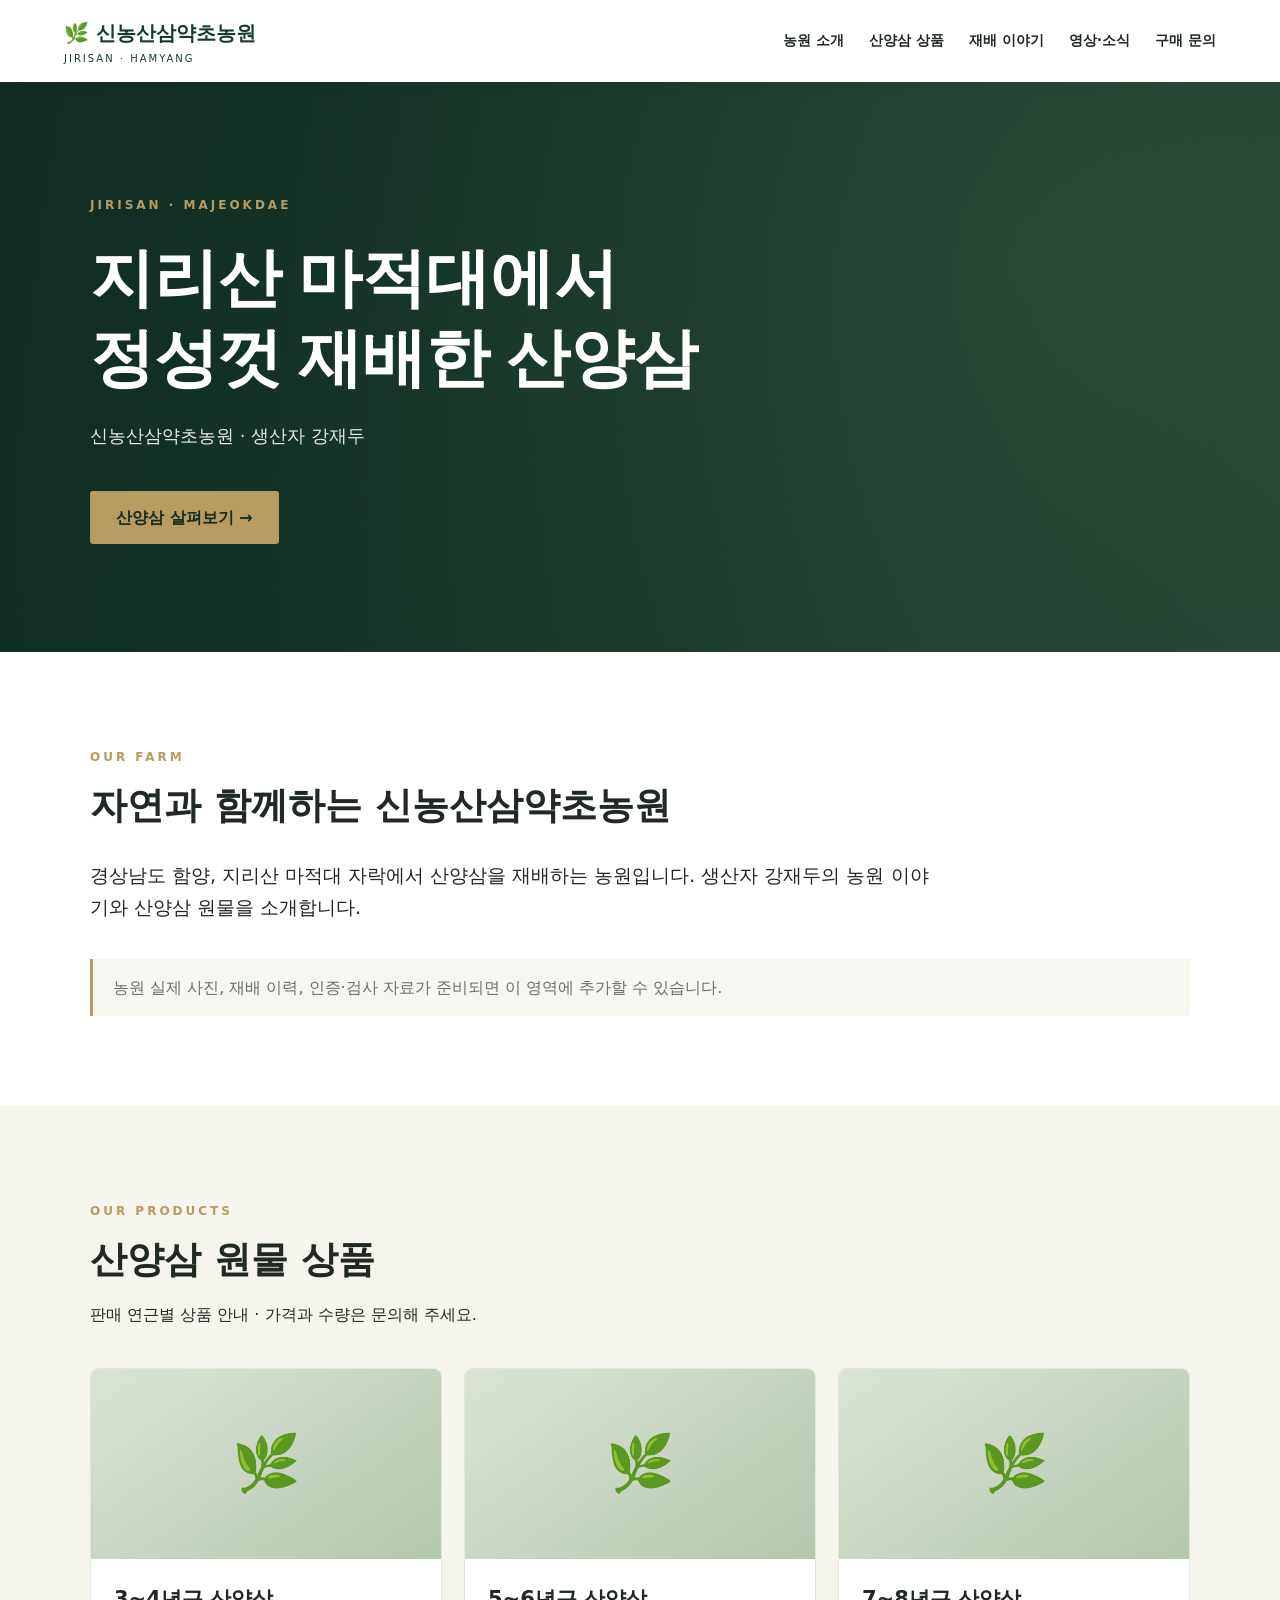
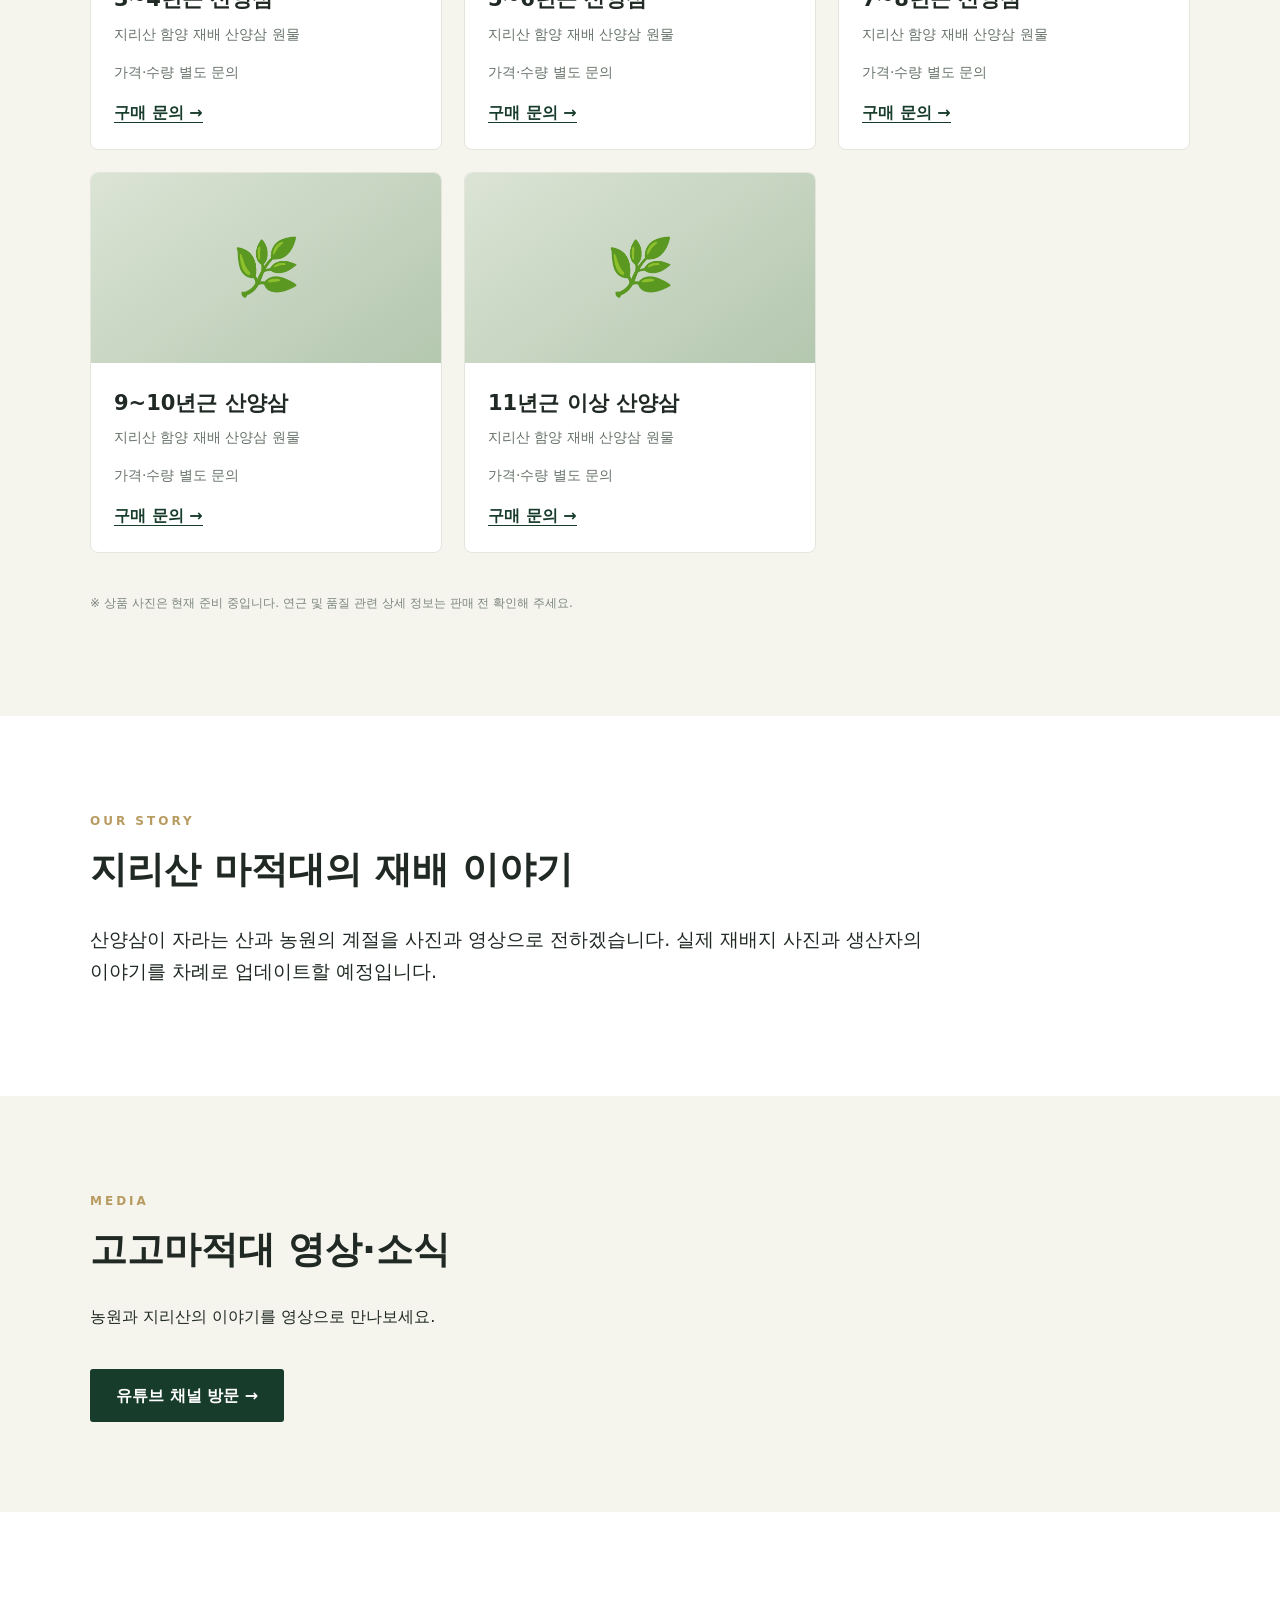
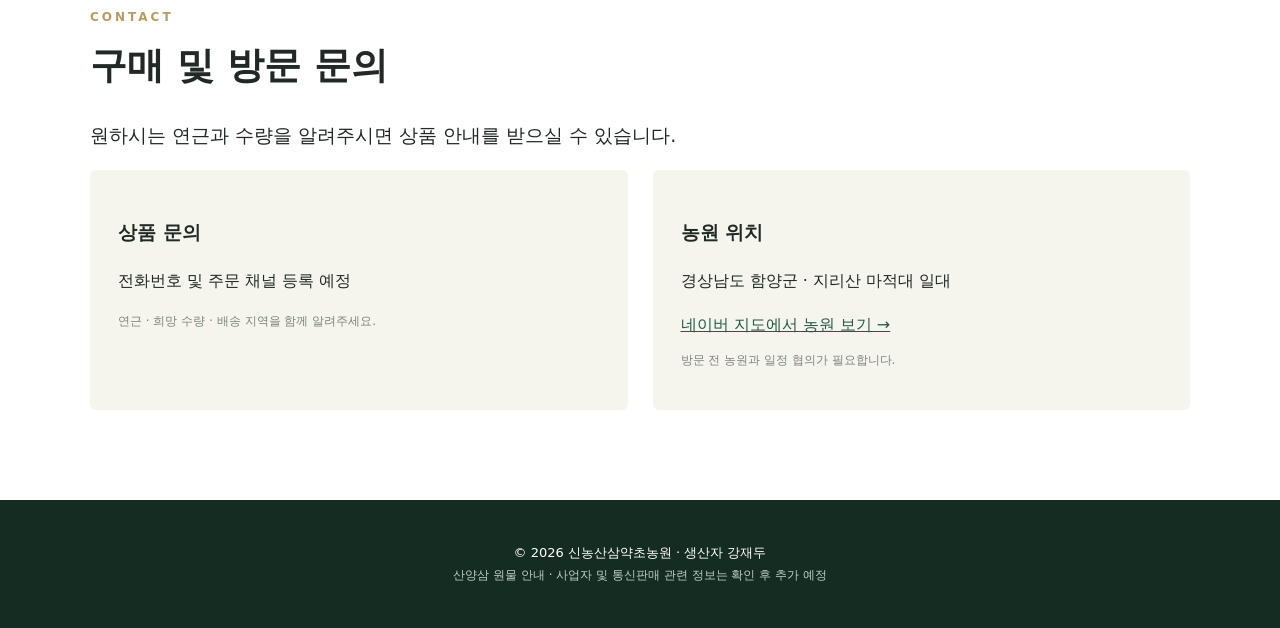
==== index.html @ e3ef5cfe "Add files via upload" ====
<!doctype html><html lang="ko"><head><meta charset="utf-8"><meta name="viewport" content="width=device-width, initial-scale=1"><meta name="description" content="지리산 함양 마적대 신농산삼약초농원. 강재두 생산자의 산양삼 원물, 연근별 상품 및 구매 문의 안내."><title>신농산삼약초농원 | 지리산 함양 산양삼</title><link rel="stylesheet" href="style.css"></head><body><header class="top"><a class="brand" href="#home">🌿 신농산삼약초농원<small>JIRISAN · HAMYANG</small></a><button class="menu" aria-label="메뉴 열기" aria-expanded="false">☰</button><nav id="nav"><a href="#about">농원 소개</a><a href="#products">산양삼 상품</a><a href="#story">재배 이야기</a><a href="#media">영상·소식</a><a href="#contact">구매 문의</a></nav></header><main><section class="hero" id="home"><div class="hero-inner"><span class="eyebrow">JIRISAN · MAJEOKDAE</span><h1>지리산 마적대에서<br>정성껏 재배한 산양삼</h1><p>신농산삼약초농원 · 생산자 강재두</p><a class="btn" href="#products">산양삼 살펴보기 →</a></div></section><section id="about" class="section"><div class="section-heading"><span class="eyebrow">OUR FARM</span><h2>자연과 함께하는 신농산삼약초농원</h2></div><p class="lead">경상남도 함양, 지리산 마적대 자락에서 산양삼을 재배하는 농원입니다. 생산자 강재두의 농원 이야기와 산양삼 원물을 소개합니다.</p><div class="note">농원 실제 사진, 재배 이력, 인증·검사 자료가 준비되면 이 영역에 추가할 수 있습니다.</div></section><section id="products" class="section alt"><div class="section-heading"><span class="eyebrow">OUR PRODUCTS</span><h2>산양삼 원물 상품</h2><p>판매 연근별 상품 안내 · 가격과 수량은 문의해 주세요.</p></div><div class="products" id="product-grid"></div><p class="small">※ 상품 사진은 현재 준비 중입니다. 연근 및 품질 관련 상세 정보는 판매 전 확인해 주세요.</p></section><section id="story" class="section"><div class="section-heading"><span class="eyebrow">OUR STORY</span><h2>지리산 마적대의 재배 이야기</h2></div><p class="lead">산양삼이 자라는 산과 농원의 계절을 사진과 영상으로 전하겠습니다. 실제 재배지 사진과 생산자의 이야기를 차례로 업데이트할 예정입니다.</p></section><section id="media" class="section alt"><div class="section-heading"><span class="eyebrow">MEDIA</span><h2>고고마적대 영상·소식</h2></div><p>농원과 지리산의 이야기를 영상으로 만나보세요.</p><a class="btn dark" href="https://www.youtube.com/@%EA%B3%A0%EA%B3%A0%EB%A7%88%EC%A0%81%EB%8C%80" target="_blank" rel="noopener noreferrer">유튜브 채널 방문 →</a></section><section id="contact" class="section"><div class="section-heading"><span class="eyebrow">CONTACT</span><h2>구매 및 방문 문의</h2></div><p class="lead">원하시는 연근과 수량을 알려주시면 상품 안내를 받으실 수 있습니다.</p><div class="contact-grid"><div><h3>상품 문의</h3><p>전화번호 및 주문 채널 등록 예정</p><p class="small">연근 · 희망 수량 · 배송 지역을 함께 알려주세요.</p></div><div><h3>농원 위치</h3><p>경상남도 함양군 · 지리산 마적대 일대</p><a href="https://map.naver.com/p/entry/place/1107217183" target="_blank" rel="noopener noreferrer">네이버 지도에서 농원 보기 →</a><p class="small">방문 전 농원과 일정 협의가 필요합니다.</p></div></div></section></main><footer>© <span id="year"></span> 신농산삼약초농원 · 생산자 강재두<br><span class="small">산양삼 원물 안내 · 사업자 및 통신판매 관련 정보는 확인 후 추가 예정</span></footer><script src="script.js"></script></body></html>
---- style.css ----
:root{--green:#183c2c;--light:#f5f5ee;--gold:#b89b60;--ink:#202923}*{box-sizing:border-box}html{scroll-behavior:smooth}body{margin:0;font-family:system-ui,-apple-system,'Noto Sans KR',sans-serif;color:var(--ink);line-height:1.7}a{color:inherit;text-decoration:none}.top{height:82px;display:flex;justify-content:space-between;align-items:center;padding:0 max(5%,calc((100% - 1200px)/2));background:#fff;position:sticky;top:0;z-index:10;box-shadow:0 2px 15px #0000000a}.brand{font-weight:800;font-size:20px;color:var(--green)}.brand small{display:block;font-size:10px;letter-spacing:2px;font-weight:500}.top nav{display:flex;gap:25px;font-size:14px;font-weight:600}.top nav a:hover{color:#698a62}.menu{display:none;background:none;border:0;font-size:26px}.hero{min-height:570px;display:flex;align-items:center;background:linear-gradient(100deg,#0e2b21f0,#173c2cc0),radial-gradient(circle at 80% 30%,#75926c,#193f30);color:white}.hero-inner{width:min(1100px,90%);margin:auto}.eyebrow{color:var(--gold);letter-spacing:3px;font-size:12px;font-weight:800}.hero h1{font-family:Georgia,serif;font-size:clamp(34px,5vw,66px);line-height:1.25;margin:22px 0}.hero p{font-size:18px;opacity:.9}.btn{display:inline-block;margin-top:22px;background:var(--gold);padding:13px 26px;border-radius:3px;font-weight:700;color:#142d22}.btn.dark{background:var(--green);color:#fff}.section{padding:90px max(5%,calc((100% - 1100px)/2));scroll-margin-top:80px}.section.alt{background:var(--light)}.section-heading{margin-bottom:28px}.section h2{font-size:clamp(26px,3vw,37px);line-height:1.35;margin:12px 0}.lead{font-size:19px;max-width:850px}.note{margin-top:35px;border-left:3px solid var(--gold);padding:15px 20px;background:#f7f7f2;color:#657268}.products{display:grid;grid-template-columns:repeat(3,1fr);gap:22px;margin:40px 0}.product{background:white;border:1px solid #e4e6de;border-radius:8px;overflow:hidden}.placeholder{height:190px;background:linear-gradient(145deg,#dbe4d5,#b4c7af);display:flex;align-items:center;justify-content:center;color:#426047;font-size:55px}.product-body{padding:23px}.product h3{margin:0 0 5px;font-size:21px}.product p{color:#677269;font-size:14px;margin:4px 0 14px}.product a{font-weight:700;color:var(--green);border-bottom:1px solid var(--green)}.small{font-size:12px;color:#7b857e}.contact-grid{display:grid;grid-template-columns:1fr 1fr;gap:25px}.contact-grid>div{background:var(--light);padding:28px;border-radius:6px}.contact-grid a{color:#245c42;text-decoration:underline}footer{background:#142c22;color:#fff;text-align:center;padding:42px 15px;font-size:13px}footer .small{color:#c3cec5}@media(max-width:760px){.top{height:70px;padding:0 5%}.brand{font-size:17px}.menu{display:block}.top nav{display:none;position:absolute;top:70px;left:0;right:0;background:white;flex-direction:column;padding:20px 6%;gap:15px;box-shadow:0 10px 15px #0001}.top nav.open{display:flex}.hero{min-height:480px}.section{padding:65px 6%}.products{grid-template-columns:repeat(2,1fr);gap:12px}.placeholder{height:135px}.product-body{padding:15px}.product h3{font-size:17px}.contact-grid{grid-template-columns:1fr}}@media(max-width:420px){.products{grid-template-columns:1fr}.placeholder{height:180px}}
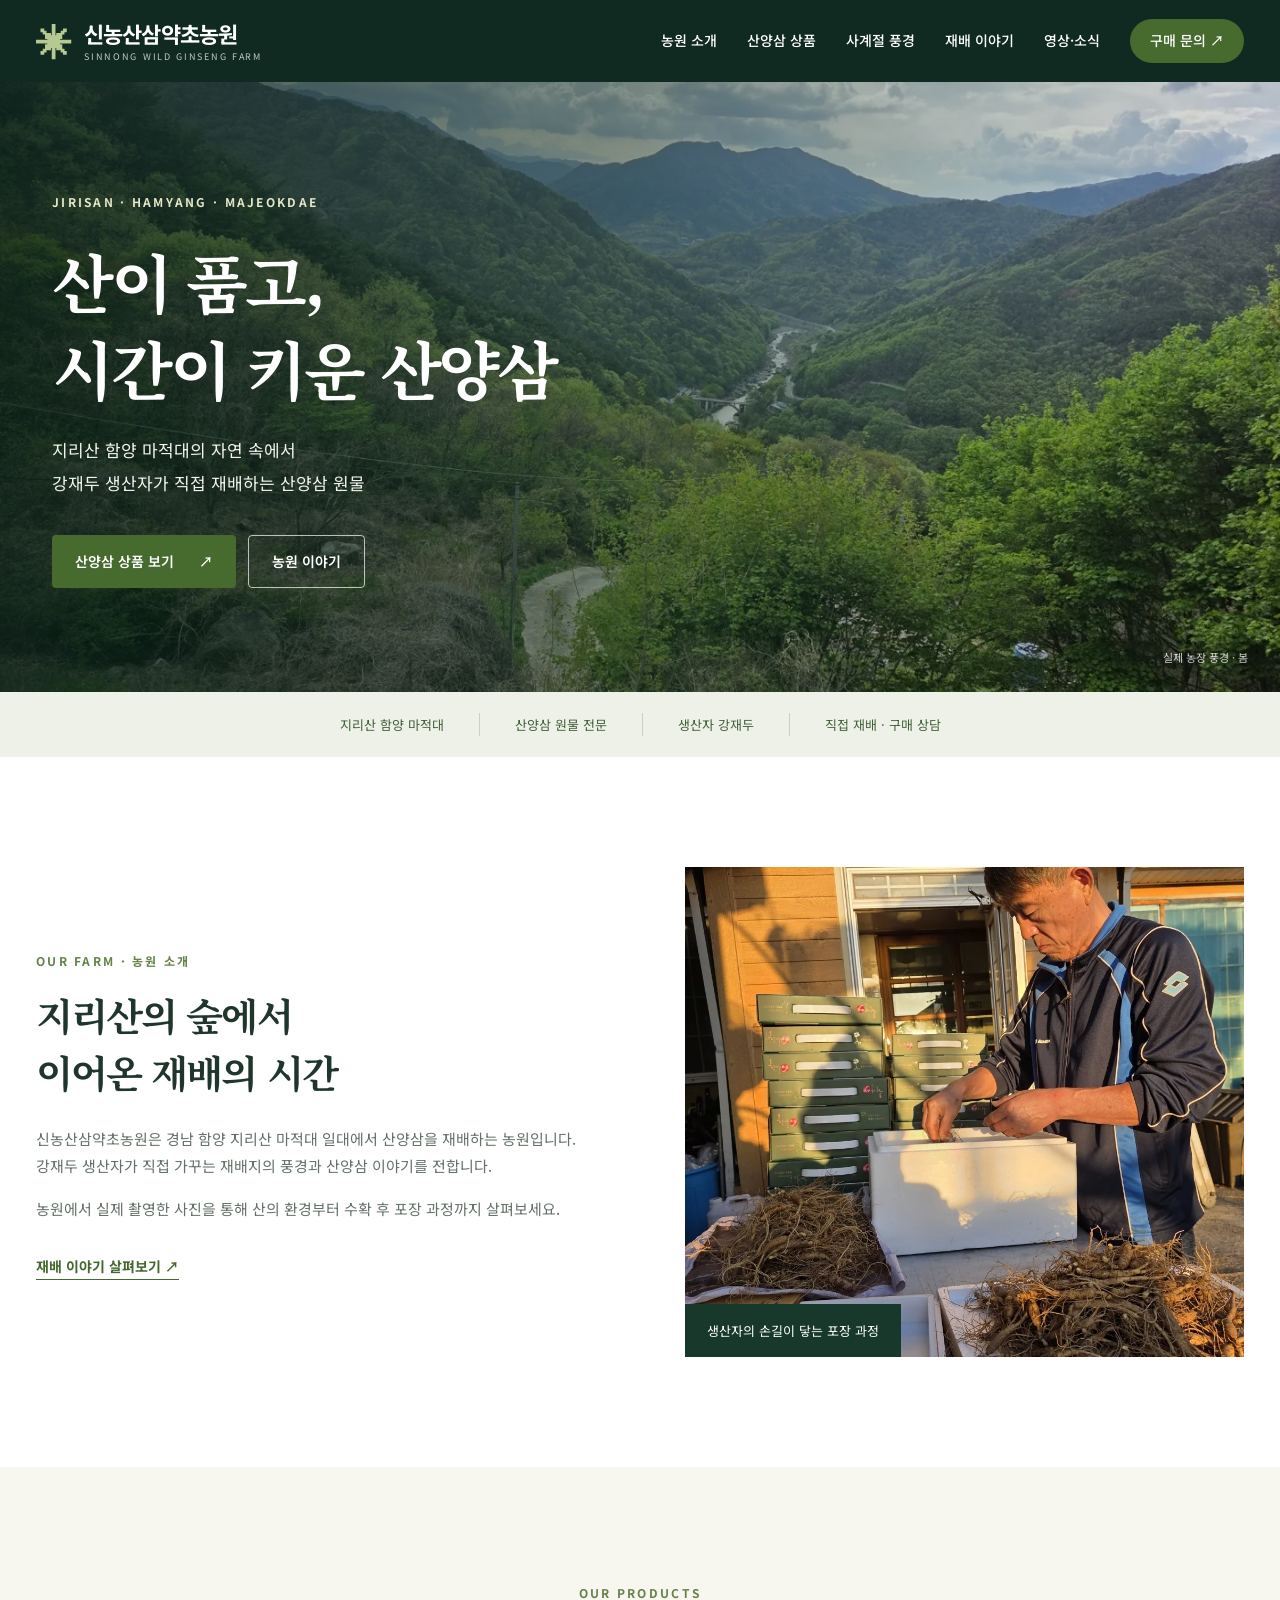
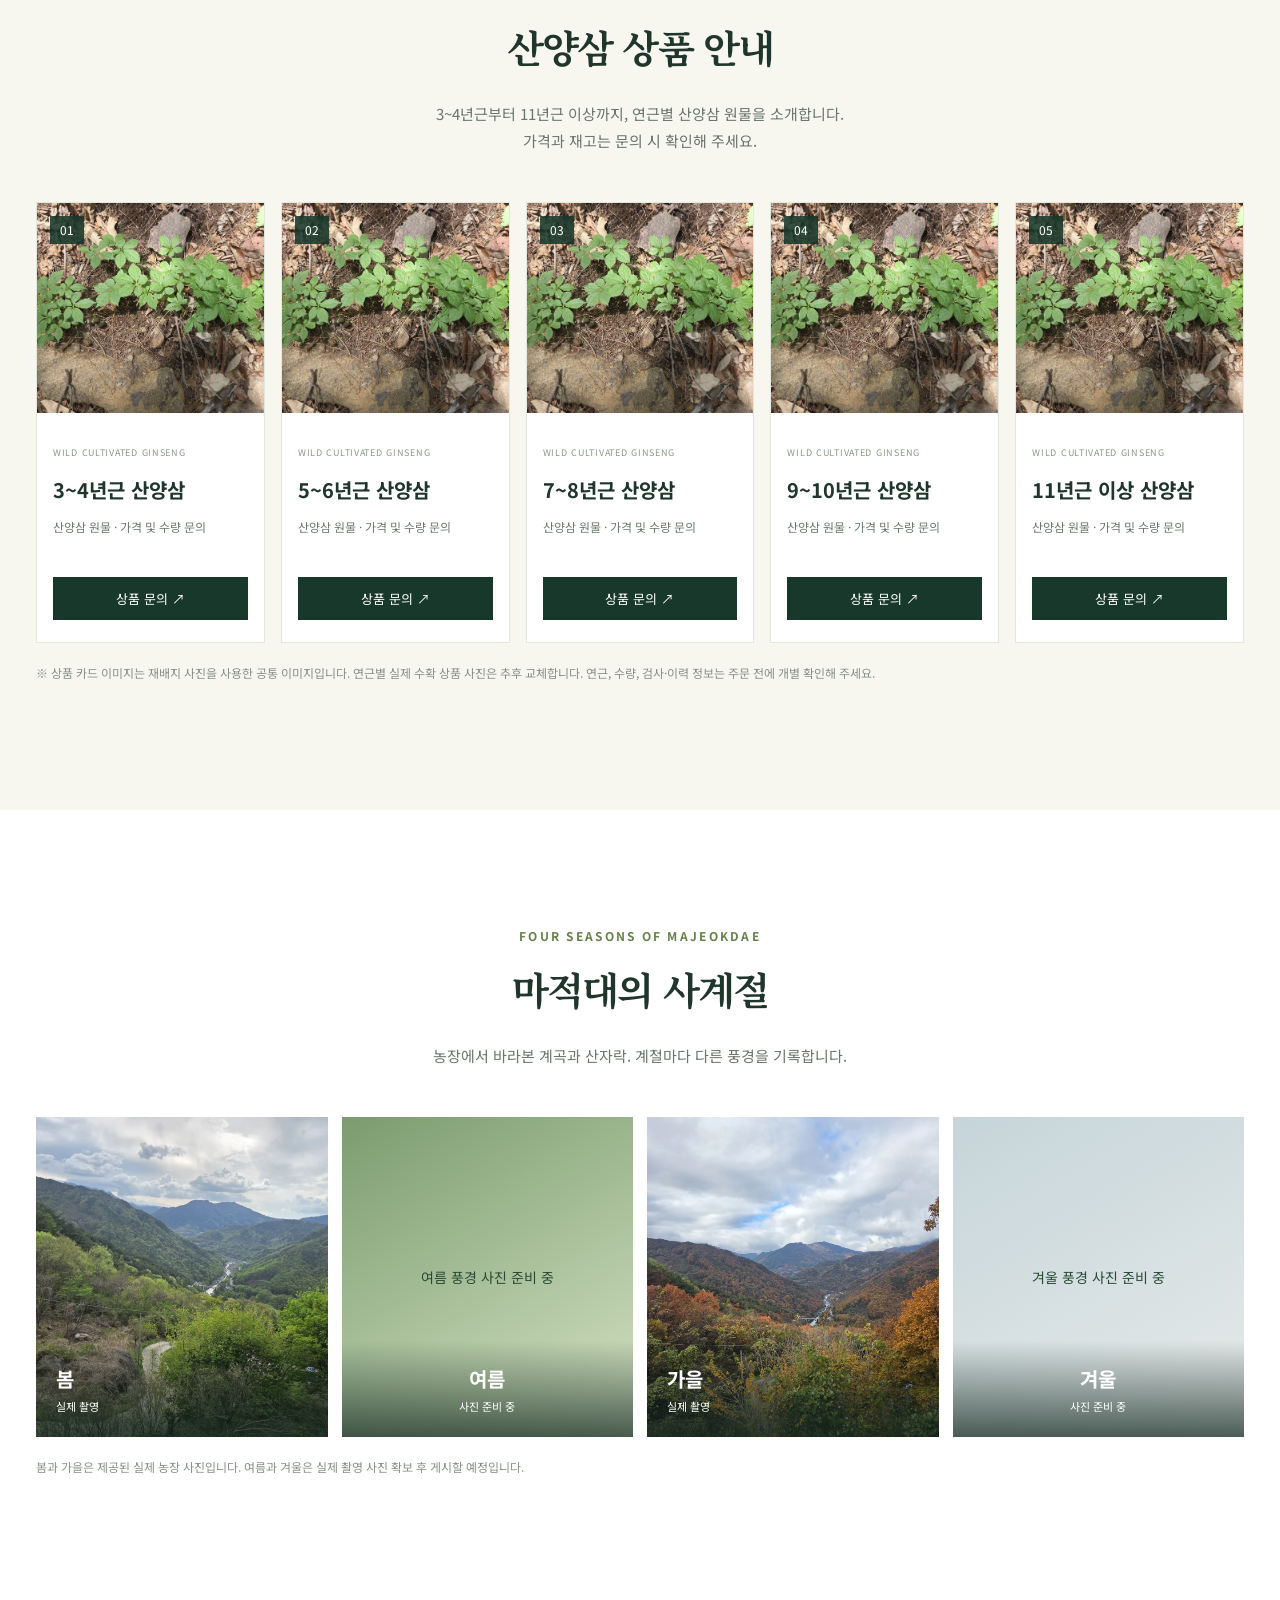
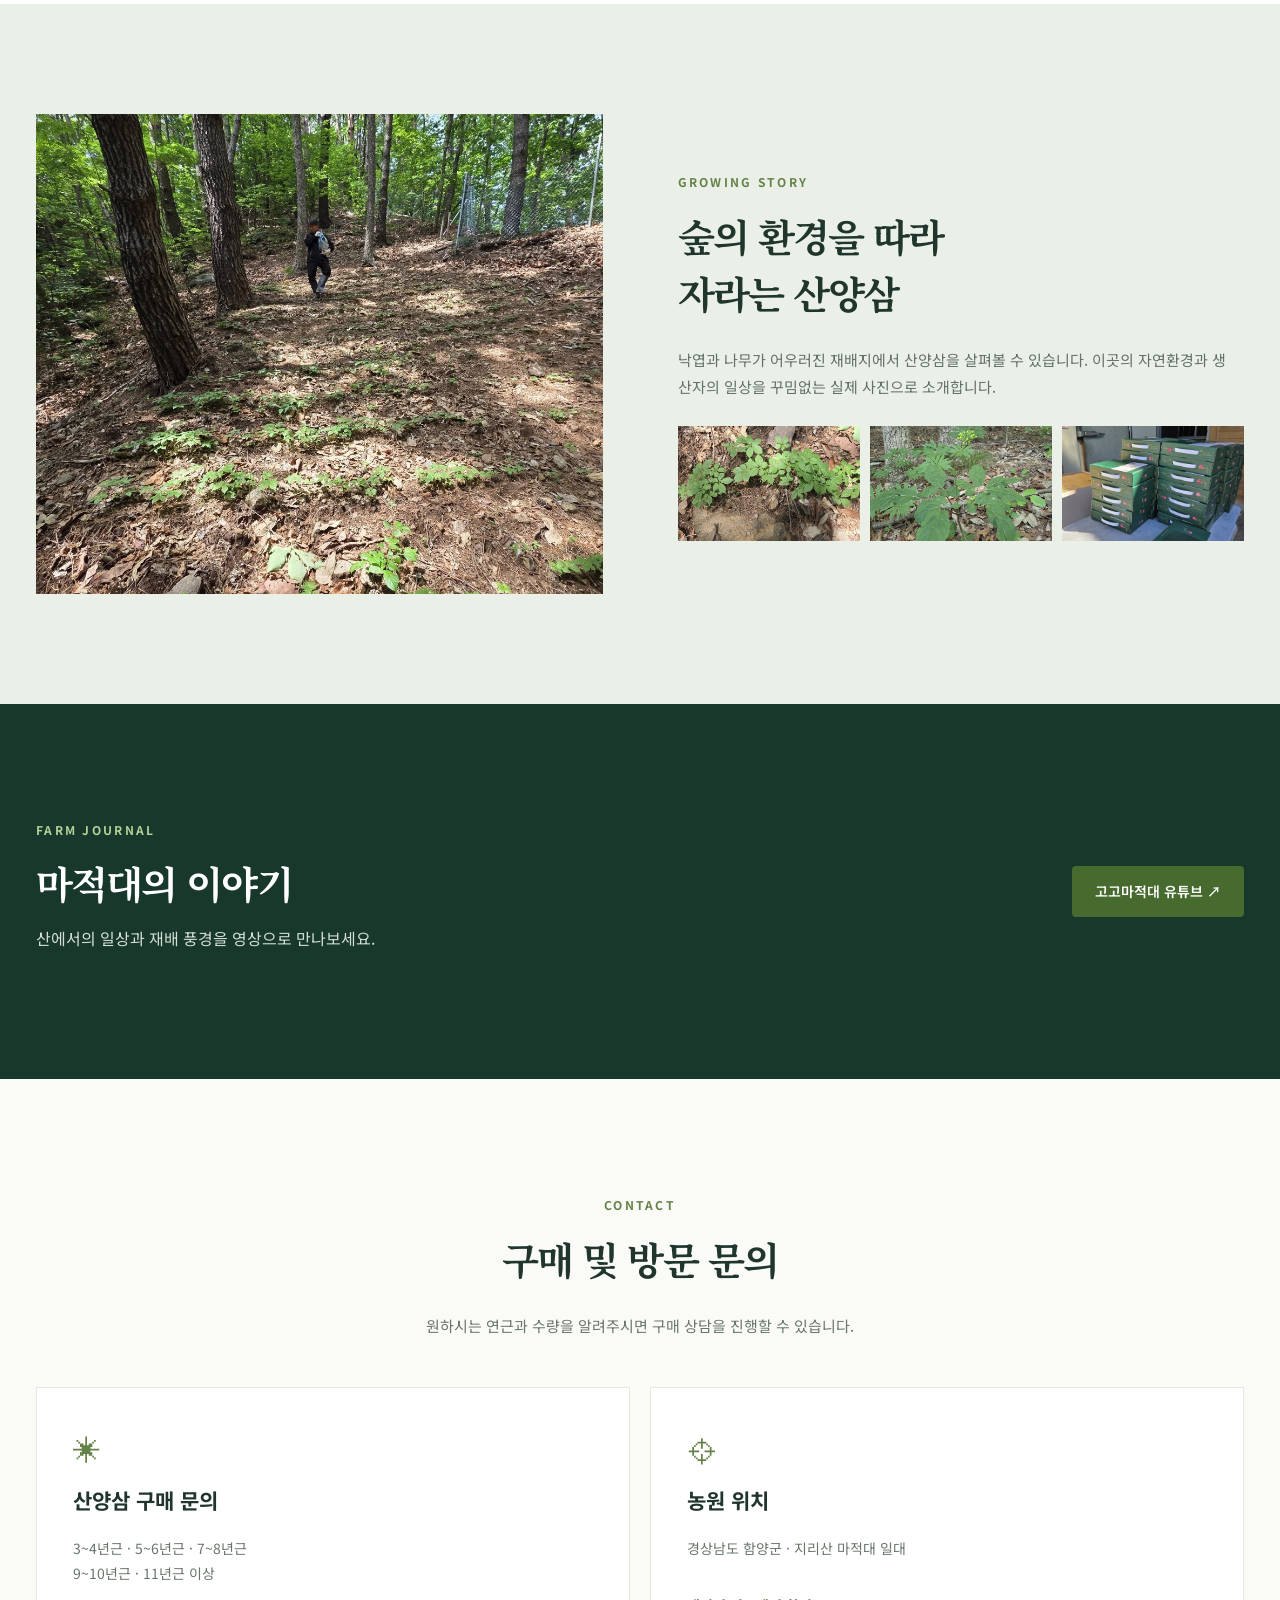
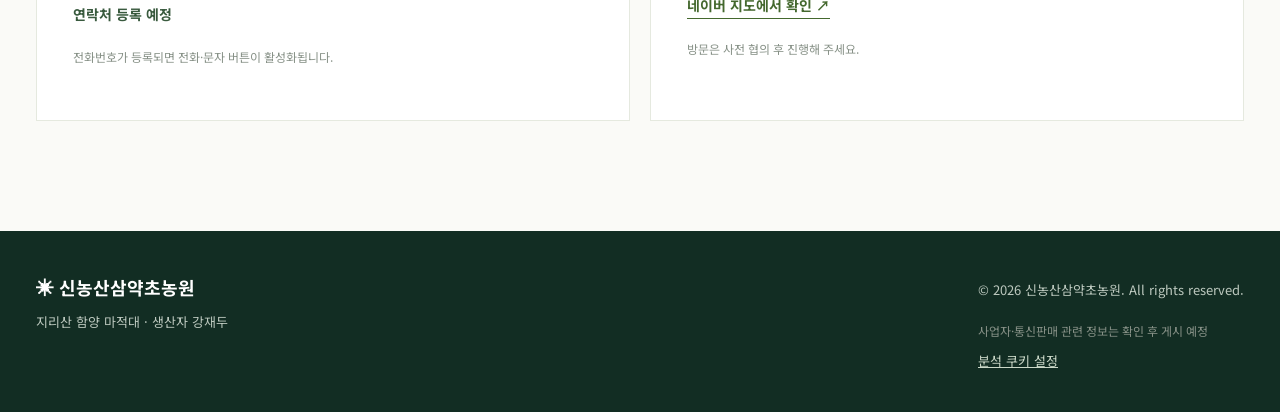
==== commit 7623824b: "Add files via upload" ====
--- a/index.html
+++ b/index.html
@@ -1 +1 @@
-<!doctype html><html lang="ko"><head><meta charset="utf-8"><meta name="viewport" content="width=device-width, initial-scale=1"><meta name="description" content="지리산 함양 마적대 신농산삼약초농원. 강재두 생산자의 산양삼 원물, 연근별 상품 및 구매 문의 안내."><title>신농산삼약초농원 | 지리산 함양 산양삼</title><link rel="stylesheet" href="style.css"></head><body><header class="top"><a class="brand" href="#home">🌿 신농산삼약초농원<small>JIRISAN · HAMYANG</small></a><button class="menu" aria-label="메뉴 열기" aria-expanded="false">☰</button><nav id="nav"><a href="#about">농원 소개</a><a href="#products">산양삼 상품</a><a href="#story">재배 이야기</a><a href="#media">영상·소식</a><a href="#contact">구매 문의</a></nav></header><main><section class="hero" id="home"><div class="hero-inner"><span class="eyebrow">JIRISAN · MAJEOKDAE</span><h1>지리산 마적대에서<br>정성껏 재배한 산양삼</h1><p>신농산삼약초농원 · 생산자 강재두</p><a class="btn" href="#products">산양삼 살펴보기 →</a></div></section><section id="about" class="section"><div class="section-heading"><span class="eyebrow">OUR FARM</span><h2>자연과 함께하는 신농산삼약초농원</h2></div><p class="lead">경상남도 함양, 지리산 마적대 자락에서 산양삼을 재배하는 농원입니다. 생산자 강재두의 농원 이야기와 산양삼 원물을 소개합니다.</p><div class="note">농원 실제 사진, 재배 이력, 인증·검사 자료가 준비되면 이 영역에 추가할 수 있습니다.</div></section><section id="products" class="section alt"><div class="section-heading"><span class="eyebrow">OUR PRODUCTS</span><h2>산양삼 원물 상품</h2><p>판매 연근별 상품 안내 · 가격과 수량은 문의해 주세요.</p></div><div class="products" id="product-grid"></div><p class="small">※ 상품 사진은 현재 준비 중입니다. 연근 및 품질 관련 상세 정보는 판매 전 확인해 주세요.</p></section><section id="story" class="section"><div class="section-heading"><span class="eyebrow">OUR STORY</span><h2>지리산 마적대의 재배 이야기</h2></div><p class="lead">산양삼이 자라는 산과 농원의 계절을 사진과 영상으로 전하겠습니다. 실제 재배지 사진과 생산자의 이야기를 차례로 업데이트할 예정입니다.</p></section><section id="media" class="section alt"><div class="section-heading"><span class="eyebrow">MEDIA</span><h2>고고마적대 영상·소식</h2></div><p>농원과 지리산의 이야기를 영상으로 만나보세요.</p><a class="btn dark" href="https://www.youtube.com/@%EA%B3%A0%EA%B3%A0%EB%A7%88%EC%A0%81%EB%8C%80" target="_blank" rel="noopener noreferrer">유튜브 채널 방문 →</a></section><section id="contact" class="section"><div class="section-heading"><span class="eyebrow">CONTACT</span><h2>구매 및 방문 문의</h2></div><p class="lead">원하시는 연근과 수량을 알려주시면 상품 안내를 받으실 수 있습니다.</p><div class="contact-grid"><div><h3>상품 문의</h3><p>전화번호 및 주문 채널 등록 예정</p><p class="small">연근 · 희망 수량 · 배송 지역을 함께 알려주세요.</p></div><div><h3>농원 위치</h3><p>경상남도 함양군 · 지리산 마적대 일대</p><a href="https://map.naver.com/p/entry/place/1107217183" target="_blank" rel="noopener noreferrer">네이버 지도에서 농원 보기 →</a><p class="small">방문 전 농원과 일정 협의가 필요합니다.</p></div></div></section></main><footer>© <span id="year"></span> 신농산삼약초농원 · 생산자 강재두<br><span class="small">산양삼 원물 안내 · 사업자 및 통신판매 관련 정보는 확인 후 추가 예정</span></footer><script src="script.js"></script></body></html>
+<!doctype html><html lang="ko"><head><meta charset="utf-8"><meta name="viewport" content="width=device-width,initial-scale=1"><meta name="description" content="지리산 함양 마적대 신농산삼약초농원. 강재두 생산자의 산양삼 원물 3~4년근부터 11년근 이상까지. 재배 이야기와 구매 문의."><meta name="theme-color" content="#18382c"><title>신농산삼약초농원 | 지리산 마적대 산양삼</title><link rel="stylesheet" href="style.css"><script defer src="config.js"></script><script defer src="script.js"></script></head><body><header class="header"><div class="navwrap"><a href="#home" class="logo"><span class="mark">✳</span><span>신농산삼약초농원<small>SINNONG WILD GINSENG FARM</small></span></a><button class="menu" aria-label="메뉴 열기" aria-controls="nav" aria-expanded="false">☰</button><nav id="nav"><a href="#about">농원 소개</a><a href="#products">산양삼 상품</a><a href="#seasons">사계절 풍경</a><a href="#story">재배 이야기</a><a href="#media">영상·소식</a><a href="#contact" class="navcta">구매 문의 ↗</a></nav></div></header><main><section class="hero" id="home"><div class="heroimg"></div><div class="herocontent"><span class="overline">JIRISAN · HAMYANG · MAJEOKDAE</span><h1>산이 품고,<br>시간이 키운 산양삼</h1><p>지리산 함양 마적대의 자연 속에서<br>강재두 생산자가 직접 재배하는 산양삼 원물</p><div class="actions"><a href="#products" class="btn primary">산양삼 상품 보기 <span>↗</span></a><a href="#about" class="btn outline">농원 이야기</a></div></div><span class="herofoot">실제 농장 풍경 · 봄</span></section><div class="ribbon"><span>지리산 함양 마적대</span><span>산양삼 원물 전문</span><span>생산자 강재두</span><span>직접 재배 · 구매 상담</span></div><section id="about" class="section intro"><div class="introtext"><span class="kicker">OUR FARM · 농원 소개</span><h2>지리산의 숲에서<br>이어온 재배의 시간</h2><p>신농산삼약초농원은 경남 함양 지리산 마적대 일대에서 산양삼을 재배하는 농원입니다. 강재두 생산자가 직접 가꾸는 재배지의 풍경과 산양삼 이야기를 전합니다.</p><p>농원에서 실제 촬영한 사진을 통해 산의 환경부터 수확 후 포장 과정까지 살펴보세요.</p><a class="textlink" href="#story">재배 이야기 살펴보기 ↗</a></div><div class="introphoto"><img src="assets/farmer_packing.webp" alt="강재두 생산자의 산양삼 포장 작업" loading="lazy"><span>생산자의 손길이 닿는 포장 과정</span></div></section><section id="products" class="section productsSection"><div class="center"><span class="kicker">OUR PRODUCTS</span><h2>산양삼 상품 안내</h2><p>3~4년근부터 11년근 이상까지, 연근별 산양삼 원물을 소개합니다.<br>가격과 재고는 문의 시 확인해 주세요.</p></div><div class="productgrid" id="productGrid"></div><p class="fine">※ 상품 카드 이미지는 재배지 사진을 사용한 공통 이미지입니다. 연근별 실제 수확 상품 사진은 추후 교체합니다. 연근, 수량, 검사·이력 정보는 주문 전에 개별 확인해 주세요.</p></section><section id="seasons" class="section seasonSection"><div class="center"><span class="kicker">FOUR SEASONS OF MAJEOKDAE</span><h2>마적대의 사계절</h2><p>농장에서 바라본 계곡과 산자락. 계절마다 다른 풍경을 기록합니다.</p></div><div class="seasongrid"><figure><img src="assets/spring.webp" alt="봄철 농장 인근 계곡 풍경" loading="lazy"><figcaption>봄 <small>실제 촬영</small></figcaption></figure><figure class="placeholder"><div>여름 풍경 사진 준비 중</div><figcaption>여름 <small>사진 준비 중</small></figcaption></figure><figure><img src="assets/autumn.webp" alt="가을철 농장 인근 계곡 풍경" loading="lazy"><figcaption>가을 <small>실제 촬영</small></figcaption></figure><figure class="placeholder winter"><div>겨울 풍경 사진 준비 중</div><figcaption>겨울 <small>사진 준비 중</small></figcaption></figure></div><p class="fine">봄과 가을은 제공된 실제 농장 사진입니다. 여름과 겨울은 실제 촬영 사진 확보 후 게시할 예정입니다.</p></section><section id="story" class="section storySection"><div class="storyphoto"><img src="assets/forest.webp" alt="나무 사이에 조성된 산양삼 재배지" loading="lazy"></div><div class="storytext"><span class="kicker">GROWING STORY</span><h2>숲의 환경을 따라<br>자라는 산양삼</h2><p>낙엽과 나무가 어우러진 재배지에서 산양삼을 살펴볼 수 있습니다. 이곳의 자연환경과 생산자의 일상을 꾸밈없는 실제 사진으로 소개합니다.</p><div class="thumbrow"><img src="assets/ginseng_plants.webp" alt="산양삼 식물 재배 사진" loading="lazy"><img src="assets/ginseng_close.webp" alt="산양삼의 잎과 꽃대" loading="lazy"><img src="assets/packing_boxes.webp" alt="농원 상품 포장 상자" loading="lazy"></div></div></section><section id="media" class="section mediaSection"><div><span class="kicker">FARM JOURNAL</span><h2>마적대의 이야기</h2><p>산에서의 일상과 재배 풍경을 영상으로 만나보세요.</p></div><a id="youtubeLink" class="btn primary" href="https://www.youtube.com/@%EA%B3%A0%EA%B3%A0%EB%A7%88%EC%A0%81%EB%8C%80" target="_blank" rel="noopener noreferrer">고고마적대 유튜브 ↗</a></section><section id="contact" class="section contactSection"><div class="center"><span class="kicker">CONTACT</span><h2>구매 및 방문 문의</h2><p>원하시는 연근과 수량을 알려주시면 구매 상담을 진행할 수 있습니다.</p></div><div class="contactgrid"><div class="contactcard"><span class="cardicon">✳</span><h3>산양삼 구매 문의</h3><p>3~4년근 · 5~6년근 · 7~8년근<br>9~10년근 · 11년근 이상</p><div id="phoneArea"><p class="pending">연락처 등록 예정</p></div><p class="fine">전화번호가 등록되면 전화·문자 버튼이 활성화됩니다.</p></div><div class="contactcard"><span class="cardicon">⌖</span><h3>농원 위치</h3><p>경상남도 함양군 · 지리산 마적대 일대</p><a id="mapLink" class="textlink" href="https://map.naver.com/p/entry/place/1107217183" target="_blank" rel="noopener noreferrer">네이버 지도에서 확인 ↗</a><p class="fine">방문은 사전 협의 후 진행해 주세요.</p></div></div></section></main><footer><div><strong>✳ 신농산삼약초농원</strong><p>지리산 함양 마적대 · 생산자 강재두</p></div><div><p>© <span id="year"></span> 신농산삼약초농원. All rights reserved.</p><p class="fine">사업자·통신판매 관련 정보는 확인 후 게시 예정</p><button class="privacy" id="privacySettings">분석 쿠키 설정</button></div></footer><div id="cookieBanner" class="cookie" hidden><p>사이트 이용 통계를 위해 선택적 분석 쿠키(Google Analytics)를 사용합니다. 동의하지 않아도 홈페이지를 이용할 수 있습니다.</p><div><button id="rejectAnalytics">거부</button><button id="acceptAnalytics">동의</button></div></div></body></html>
--- a/style.css
+++ b/style.css
@@ -1 +1 @@
-:root{--green:#183c2c;--light:#f5f5ee;--gold:#b89b60;--ink:#202923}*{box-sizing:border-box}html{scroll-behavior:smooth}body{margin:0;font-family:system-ui,-apple-system,'Noto Sans KR',sans-serif;color:var(--ink);line-height:1.7}a{color:inherit;text-decoration:none}.top{height:82px;display:flex;justify-content:space-between;align-items:center;padding:0 max(5%,calc((100% - 1200px)/2));background:#fff;position:sticky;top:0;z-index:10;box-shadow:0 2px 15px #0000000a}.brand{font-weight:800;font-size:20px;color:var(--green)}.brand small{display:block;font-size:10px;letter-spacing:2px;font-weight:500}.top nav{display:flex;gap:25px;font-size:14px;font-weight:600}.top nav a:hover{color:#698a62}.menu{display:none;background:none;border:0;font-size:26px}.hero{min-height:570px;display:flex;align-items:center;background:linear-gradient(100deg,#0e2b21f0,#173c2cc0),radial-gradient(circle at 80% 30%,#75926c,#193f30);color:white}.hero-inner{width:min(1100px,90%);margin:auto}.eyebrow{color:var(--gold);letter-spacing:3px;font-size:12px;font-weight:800}.hero h1{font-family:Georgia,serif;font-size:clamp(34px,5vw,66px);line-height:1.25;margin:22px 0}.hero p{font-size:18px;opacity:.9}.btn{display:inline-block;margin-top:22px;background:var(--gold);padding:13px 26px;border-radius:3px;font-weight:700;color:#142d22}.btn.dark{background:var(--green);color:#fff}.section{padding:90px max(5%,calc((100% - 1100px)/2));scroll-margin-top:80px}.section.alt{background:var(--light)}.section-heading{margin-bottom:28px}.section h2{font-size:clamp(26px,3vw,37px);line-height:1.35;margin:12px 0}.lead{font-size:19px;max-width:850px}.note{margin-top:35px;border-left:3px solid var(--gold);padding:15px 20px;background:#f7f7f2;color:#657268}.products{display:grid;grid-template-columns:repeat(3,1fr);gap:22px;margin:40px 0}.product{background:white;border:1px solid #e4e6de;border-radius:8px;overflow:hidden}.placeholder{height:190px;background:linear-gradient(145deg,#dbe4d5,#b4c7af);display:flex;align-items:center;justify-content:center;color:#426047;font-size:55px}.product-body{padding:23px}.product h3{margin:0 0 5px;font-size:21px}.product p{color:#677269;font-size:14px;margin:4px 0 14px}.product a{font-weight:700;color:var(--green);border-bottom:1px solid var(--green)}.small{font-size:12px;color:#7b857e}.contact-grid{display:grid;grid-template-columns:1fr 1fr;gap:25px}.contact-grid>div{background:var(--light);padding:28px;border-radius:6px}.contact-grid a{color:#245c42;text-decoration:underline}footer{background:#142c22;color:#fff;text-align:center;padding:42px 15px;font-size:13px}footer .small{color:#c3cec5}@media(max-width:760px){.top{height:70px;padding:0 5%}.brand{font-size:17px}.menu{display:block}.top nav{display:none;position:absolute;top:70px;left:0;right:0;background:white;flex-direction:column;padding:20px 6%;gap:15px;box-shadow:0 10px 15px #0001}.top nav.open{display:flex}.hero{min-height:480px}.section{padding:65px 6%}.products{grid-template-columns:repeat(2,1fr);gap:12px}.placeholder{height:135px}.product-body{padding:15px}.product h3{font-size:17px}.contact-grid{grid-template-columns:1fr}}@media(max-width:420px){.products{grid-template-columns:1fr}.placeholder{height:180px}}
+@import url('https://fonts.googleapis.com/css2?family=Noto+Sans+KR:wght@400;500;600;700&family=Noto+Serif+KR:wght@500;600;700&display=swap');:root{--forest:#18382c;--deep:#102a22;--cream:#f7f6ef;--sage:#dce4d8;--ink:#20362d;--muted:#6c796f}*{box-sizing:border-box}html{scroll-behavior:smooth;scroll-padding-top:80px}body{margin:0;color:var(--ink);background:#fff;font-family:'Noto Sans KR',sans-serif;line-height:1.8}a{color:inherit;text-decoration:none}button{font:inherit;cursor:pointer}img{display:block;width:100%;object-fit:cover}.header{position:sticky;top:0;z-index:30;background:var(--deep);color:white}.navwrap{max-width:1380px;margin:auto;display:flex;align-items:center;justify-content:space-between;min-height:82px;padding:0 36px}.logo{display:flex;align-items:center;gap:13px;font-size:22px;font-weight:700;letter-spacing:-.04em;line-height:1.3}.logo small{display:block;font-size:9px;letter-spacing:.19em;font-weight:400;opacity:.75;margin-top:4px}.mark{font-size:36px;color:#b5c990}nav{display:flex;align-items:center;gap:30px;font-size:14px;font-weight:500}nav a:hover{color:#c5d6a8}.navcta{background:#476a2f;border-radius:24px;padding:9px 20px}.menu{display:none;background:none;border:0;color:white;font-size:26px}.hero{min-height:610px;position:relative;display:flex;align-items:center;color:white;overflow:hidden;background:#19392c}.heroimg{position:absolute;inset:0;background:linear-gradient(90deg,rgba(8,32,23,.78) 0%,rgba(10,40,27,.46) 49%,rgba(7,20,16,.04) 100%),url('assets/spring.webp') center 54%/cover}.herocontent{position:relative;max-width:1300px;width:100%;margin:auto;padding:100px 52px}.overline,.kicker{font-size:12px;letter-spacing:.19em;font-weight:700}.overline{color:#e3e6c8}.hero h1,h2{font-family:'Noto Serif KR',serif;letter-spacing:-.05em}.hero h1{font-size:clamp(38px,5vw,72px);line-height:1.36;margin:22px 0}.hero p{font-size:17px;line-height:1.95;color:#f2f4ed}.actions{display:flex;gap:12px;margin-top:36px;flex-wrap:wrap}.btn{display:inline-flex;gap:25px;align-items:center;justify-content:space-between;border-radius:4px;padding:13px 23px;font-weight:600;font-size:14px}.primary{background:#476a2f;color:white}.outline{border:1px solid #ffffffb0;color:white}.herofoot{position:absolute;bottom:24px;right:32px;font-size:11px;opacity:.8}.ribbon{display:flex;justify-content:center;gap:0;background:#eef1e7;padding:21px 10px;color:#426039;font-size:13px}.ribbon span{padding:0 35px;border-right:1px solid #c9d2bf}.ribbon span:last-child{border:0}.section{padding:110px max(36px,calc((100vw - 1250px)/2))}.kicker{color:#658248}h2{font-size:clamp(30px,3vw,45px);line-height:1.48;margin:13px 0 24px}p{margin:0 0 16px}.intro{display:grid;grid-template-columns:1fr 1fr;gap:90px;align-items:center}.introtext p,.storytext p{color:#647168;font-size:15px;max-width:550px}.introphoto{position:relative}.introphoto img{height:490px}.introphoto span{position:absolute;bottom:0;left:0;background:var(--forest);color:white;padding:15px 22px;font-size:13px}.textlink{display:inline-block;color:#44682e;border-bottom:1px solid #44682e;font-weight:700;margin-top:16px;font-size:14px}.productsSection{background:var(--cream)}.center{text-align:center;max-width:720px;margin:0 auto 48px}.center p{color:#69776c;font-size:15px}.productgrid{display:grid;grid-template-columns:repeat(5,minmax(0,1fr));gap:16px}.product{background:white;border:1px solid #e3e8de;overflow:hidden}.productimg{position:relative}.productimg img{height:210px}.productimg span{position:absolute;top:13px;left:13px;background:#153629db;color:white;font-size:12px;padding:3px 10px}.productbody{padding:22px 16px}.productbody small{font-size:9px;letter-spacing:.08em;color:#8a9885}.productbody h3{font-size:20px;margin:8px 0}.productbody p{font-size:12px;color:#6c796f;min-height:45px}.productbtn{width:100%;background:var(--forest);color:white;border:0;padding:10px;text-align:center;font-size:13px}.fine{font-size:12px!important;color:#879187!important;line-height:1.7;margin-top:20px}.seasongrid{display:grid;grid-template-columns:repeat(4,minmax(0,1fr));gap:14px}.seasongrid figure{position:relative;margin:0;height:320px;overflow:hidden;background:#dbe3d7}.seasongrid img{height:100%}.seasongrid figcaption{position:absolute;bottom:0;left:0;right:0;padding:20px;color:white;font-weight:700;font-size:20px;background:linear-gradient(transparent,#12281fba)}.seasongrid small{display:block;font-size:11px;font-weight:400}.placeholder{background:linear-gradient(150deg,#7b9c6f,#d5e2c4)!important;display:grid;place-items:center;text-align:center}.placeholder div{padding:20px;color:#294a37;font-size:14px}.winter{background:linear-gradient(150deg,#c6d5da,#e6eae9)!important}.storySection{background:#eaf0e7;display:grid;grid-template-columns:1fr 1fr;gap:75px;align-items:center}.storyphoto img{height:480px}.thumbrow{display:grid;grid-template-columns:repeat(3,1fr);gap:10px;margin-top:26px}.thumbrow img{height:115px}.mediaSection{background:var(--forest);color:white;display:flex;align-items:center;justify-content:space-between;gap:20px}.mediaSection .kicker{color:#b4d198}.mediaSection p{color:#d4dfd4}.mediaSection h2{margin-bottom:12px}.contactSection{background:#fafaf7}.contactgrid{display:grid;grid-template-columns:1fr 1fr;gap:20px}.contactcard{padding:36px;background:white;border:1px solid #e5e9df}.cardicon{font-size:28px;color:#658248}.contactcard h3{font-size:21px;margin:8px 0 16px}.contactcard p{color:#68766a;font-size:14px}.pending{font-weight:700;color:#395a3e!important}.phonebuttons{display:flex;gap:10px;flex-wrap:wrap}.phonebuttons a{background:#345a37;color:white;padding:10px 16px;border-radius:4px}footer{background:#122d23;color:white;padding:40px max(36px,calc((100vw - 1250px)/2));display:flex;justify-content:space-between;gap:25px;font-size:13px}footer strong{font-size:18px}footer p{color:#bdc9bf;margin:7px 0}.privacy{background:none;border:0;color:#cbd8c8;text-decoration:underline;padding:0}.cookie{position:fixed;bottom:16px;left:50%;transform:translateX(-50%);width:min(720px,calc(100% - 24px));z-index:60;background:white;box-shadow:0 6px 40px #0004;border:1px solid #d5ded1;border-radius:8px;padding:18px;display:flex;align-items:center;gap:16px}.cookie[hidden]{display:none}.cookie p{font-size:12px;flex:1;margin:0}.cookie div{display:flex;gap:8px}.cookie button{padding:8px 12px;border:1px solid #a7b7a4;background:white;border-radius:4px;font-size:12px}.cookie button:last-child{background:var(--forest);color:white}@media(max-width:1100px){.productgrid{grid-template-columns:repeat(3,1fr)}.navwrap{padding:0 24px}nav{gap:14px}.intro,.storySection{gap:40px}.section{padding:80px 30px}}@media(max-width:760px){.navwrap{min-height:68px;padding:0 18px}.logo{font-size:17px}.logo small{font-size:8px}.mark{font-size:28px}.menu{display:block}nav{display:none;position:absolute;top:68px;left:0;right:0;background:var(--deep);padding:22px;flex-direction:column;align-items:stretch;gap:18px}nav.open{display:flex}.hero{min-height:580px}.herocontent{padding:80px 26px}.hero h1{font-size:42px}.hero p{font-size:14px}.ribbon{flex-wrap:wrap;gap:12px;padding:17px}.ribbon span{padding:0 10px;font-size:11px}.section{padding:65px 22px}.intro,.storySection{grid-template-columns:1fr;gap:28px}.introphoto img,.storyphoto img{height:350px}.productgrid{grid-template-columns:repeat(2,minmax(0,1fr));gap:10px}.productimg img{height:160px}.productbody{padding:15px 10px}.productbody h3{font-size:17px}.seasongrid{grid-template-columns:repeat(2,minmax(0,1fr));gap:10px}.seasongrid figure{height:240px}.mediaSection{display:block}.mediaSection .btn{margin-top:18px}.contactgrid{grid-template-columns:1fr}footer{display:block;padding:35px 22px}.cookie{display:block}.cookie div{margin-top:12px;justify-content:flex-end}}
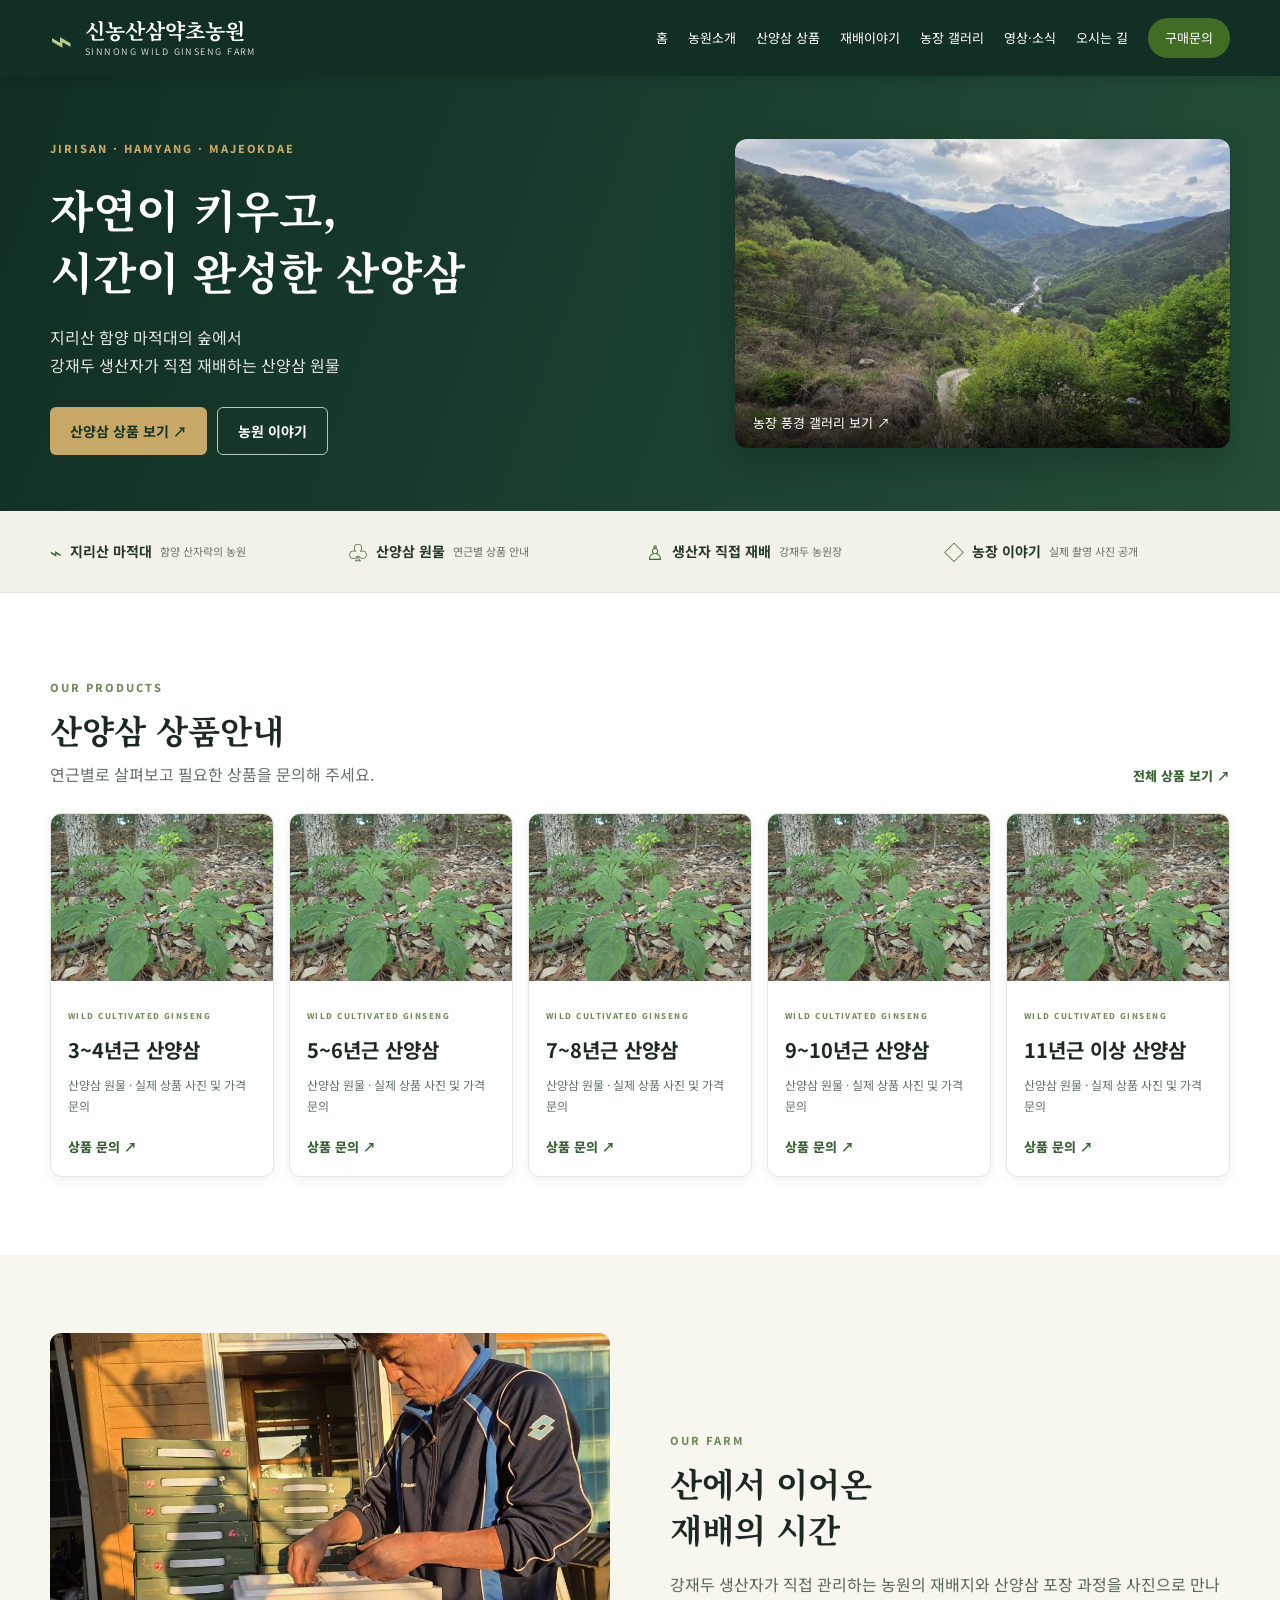
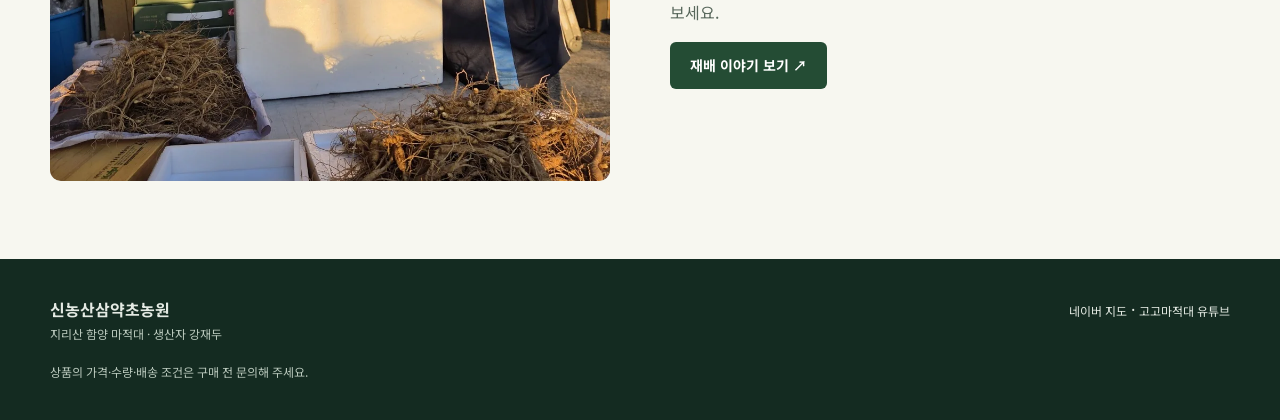
==== commit 28a2141f: "Add files via upload" ====
--- a/index.html
+++ b/index.html
@@ -1 +1 @@
-<!doctype html><html lang="ko"><head><meta charset="utf-8"><meta name="viewport" content="width=device-width,initial-scale=1"><meta name="description" content="지리산 함양 마적대 신농산삼약초농원. 강재두 생산자의 산양삼 원물 3~4년근부터 11년근 이상까지. 재배 이야기와 구매 문의."><meta name="theme-color" content="#18382c"><title>신농산삼약초농원 | 지리산 마적대 산양삼</title><link rel="stylesheet" href="style.css"><script defer src="config.js"></script><script defer src="script.js"></script></head><body><header class="header"><div class="navwrap"><a href="#home" class="logo"><span class="mark">✳</span><span>신농산삼약초농원<small>SINNONG WILD GINSENG FARM</small></span></a><button class="menu" aria-label="메뉴 열기" aria-controls="nav" aria-expanded="false">☰</button><nav id="nav"><a href="#about">농원 소개</a><a href="#products">산양삼 상품</a><a href="#seasons">사계절 풍경</a><a href="#story">재배 이야기</a><a href="#media">영상·소식</a><a href="#contact" class="navcta">구매 문의 ↗</a></nav></div></header><main><section class="hero" id="home"><div class="heroimg"></div><div class="herocontent"><span class="overline">JIRISAN · HAMYANG · MAJEOKDAE</span><h1>산이 품고,<br>시간이 키운 산양삼</h1><p>지리산 함양 마적대의 자연 속에서<br>강재두 생산자가 직접 재배하는 산양삼 원물</p><div class="actions"><a href="#products" class="btn primary">산양삼 상품 보기 <span>↗</span></a><a href="#about" class="btn outline">농원 이야기</a></div></div><span class="herofoot">실제 농장 풍경 · 봄</span></section><div class="ribbon"><span>지리산 함양 마적대</span><span>산양삼 원물 전문</span><span>생산자 강재두</span><span>직접 재배 · 구매 상담</span></div><section id="about" class="section intro"><div class="introtext"><span class="kicker">OUR FARM · 농원 소개</span><h2>지리산의 숲에서<br>이어온 재배의 시간</h2><p>신농산삼약초농원은 경남 함양 지리산 마적대 일대에서 산양삼을 재배하는 농원입니다. 강재두 생산자가 직접 가꾸는 재배지의 풍경과 산양삼 이야기를 전합니다.</p><p>농원에서 실제 촬영한 사진을 통해 산의 환경부터 수확 후 포장 과정까지 살펴보세요.</p><a class="textlink" href="#story">재배 이야기 살펴보기 ↗</a></div><div class="introphoto"><img src="assets/farmer_packing.webp" alt="강재두 생산자의 산양삼 포장 작업" loading="lazy"><span>생산자의 손길이 닿는 포장 과정</span></div></section><section id="products" class="section productsSection"><div class="center"><span class="kicker">OUR PRODUCTS</span><h2>산양삼 상품 안내</h2><p>3~4년근부터 11년근 이상까지, 연근별 산양삼 원물을 소개합니다.<br>가격과 재고는 문의 시 확인해 주세요.</p></div><div class="productgrid" id="productGrid"></div><p class="fine">※ 상품 카드 이미지는 재배지 사진을 사용한 공통 이미지입니다. 연근별 실제 수확 상품 사진은 추후 교체합니다. 연근, 수량, 검사·이력 정보는 주문 전에 개별 확인해 주세요.</p></section><section id="seasons" class="section seasonSection"><div class="center"><span class="kicker">FOUR SEASONS OF MAJEOKDAE</span><h2>마적대의 사계절</h2><p>농장에서 바라본 계곡과 산자락. 계절마다 다른 풍경을 기록합니다.</p></div><div class="seasongrid"><figure><img src="assets/spring.webp" alt="봄철 농장 인근 계곡 풍경" loading="lazy"><figcaption>봄 <small>실제 촬영</small></figcaption></figure><figure class="placeholder"><div>여름 풍경 사진 준비 중</div><figcaption>여름 <small>사진 준비 중</small></figcaption></figure><figure><img src="assets/autumn.webp" alt="가을철 농장 인근 계곡 풍경" loading="lazy"><figcaption>가을 <small>실제 촬영</small></figcaption></figure><figure class="placeholder winter"><div>겨울 풍경 사진 준비 중</div><figcaption>겨울 <small>사진 준비 중</small></figcaption></figure></div><p class="fine">봄과 가을은 제공된 실제 농장 사진입니다. 여름과 겨울은 실제 촬영 사진 확보 후 게시할 예정입니다.</p></section><section id="story" class="section storySection"><div class="storyphoto"><img src="assets/forest.webp" alt="나무 사이에 조성된 산양삼 재배지" loading="lazy"></div><div class="storytext"><span class="kicker">GROWING STORY</span><h2>숲의 환경을 따라<br>자라는 산양삼</h2><p>낙엽과 나무가 어우러진 재배지에서 산양삼을 살펴볼 수 있습니다. 이곳의 자연환경과 생산자의 일상을 꾸밈없는 실제 사진으로 소개합니다.</p><div class="thumbrow"><img src="assets/ginseng_plants.webp" alt="산양삼 식물 재배 사진" loading="lazy"><img src="assets/ginseng_close.webp" alt="산양삼의 잎과 꽃대" loading="lazy"><img src="assets/packing_boxes.webp" alt="농원 상품 포장 상자" loading="lazy"></div></div></section><section id="media" class="section mediaSection"><div><span class="kicker">FARM JOURNAL</span><h2>마적대의 이야기</h2><p>산에서의 일상과 재배 풍경을 영상으로 만나보세요.</p></div><a id="youtubeLink" class="btn primary" href="https://www.youtube.com/@%EA%B3%A0%EA%B3%A0%EB%A7%88%EC%A0%81%EB%8C%80" target="_blank" rel="noopener noreferrer">고고마적대 유튜브 ↗</a></section><section id="contact" class="section contactSection"><div class="center"><span class="kicker">CONTACT</span><h2>구매 및 방문 문의</h2><p>원하시는 연근과 수량을 알려주시면 구매 상담을 진행할 수 있습니다.</p></div><div class="contactgrid"><div class="contactcard"><span class="cardicon">✳</span><h3>산양삼 구매 문의</h3><p>3~4년근 · 5~6년근 · 7~8년근<br>9~10년근 · 11년근 이상</p><div id="phoneArea"><p class="pending">연락처 등록 예정</p></div><p class="fine">전화번호가 등록되면 전화·문자 버튼이 활성화됩니다.</p></div><div class="contactcard"><span class="cardicon">⌖</span><h3>농원 위치</h3><p>경상남도 함양군 · 지리산 마적대 일대</p><a id="mapLink" class="textlink" href="https://map.naver.com/p/entry/place/1107217183" target="_blank" rel="noopener noreferrer">네이버 지도에서 확인 ↗</a><p class="fine">방문은 사전 협의 후 진행해 주세요.</p></div></div></section></main><footer><div><strong>✳ 신농산삼약초농원</strong><p>지리산 함양 마적대 · 생산자 강재두</p></div><div><p>© <span id="year"></span> 신농산삼약초농원. All rights reserved.</p><p class="fine">사업자·통신판매 관련 정보는 확인 후 게시 예정</p><button class="privacy" id="privacySettings">분석 쿠키 설정</button></div></footer><div id="cookieBanner" class="cookie" hidden><p>사이트 이용 통계를 위해 선택적 분석 쿠키(Google Analytics)를 사용합니다. 동의하지 않아도 홈페이지를 이용할 수 있습니다.</p><div><button id="rejectAnalytics">거부</button><button id="acceptAnalytics">동의</button></div></div></body></html>+<!doctype html><html lang="ko"><head><meta charset="utf-8"><meta name="viewport" content="width=device-width, initial-scale=1"><meta name="theme-color" content="#122f25"><meta name="description" content="경남 함양 지리산 마적대 신농산삼약초농원. 강재두 생산자의 산양삼 원물과 농원 이야기."><title>홈 | 신농산삼약초농원</title><link rel="stylesheet" href="style.css"><script src="config.js" defer></script><script src="script.js" defer></script></head><body><header class="site-header"><div class="wrap header-inner"><a class="brand" href="index.html"><span class="brand-mark">⌁</span><span><strong>신농산삼약초농원</strong><small>SINNONG WILD GINSENG FARM</small></span></a><button class="menu-toggle" aria-label="메뉴 열기" aria-expanded="false" aria-controls="site-nav">☰</button><nav id="site-nav" class="nav"><a href="index.html">홈</a><a href="about.html">농원소개</a><a href="products.html">산양삼 상품</a><a href="story.html">재배이야기</a><a href="gallery.html">농장 갤러리</a><a href="media.html">영상·소식</a><a href="contact.html">오시는 길</a><a class="nav-cta" href="contact.html">구매문의</a></nav></div></header><main><section class="hero"><div class="wrap hero-grid"><div class="hero-copy"><span class="eyebrow gold">JIRISAN · HAMYANG · MAJEOKDAE</span><h1>자연이 키우고,<br>시간이 완성한 산양삼</h1><p>지리산 함양 마적대의 숲에서<br>강재두 생산자가 직접 재배하는 산양삼 원물</p><div class="hero-actions"><a class="btn primary" href="products.html">산양삼 상품 보기 ↗</a><a class="btn outline" href="about.html">농원 이야기</a></div></div><a class="hero-picture" href="gallery.html"><img src="assets/spring.webp" alt="신농산삼약초농원에서 촬영한 봄 산골 풍경"><span>농장 풍경 갤러리 보기 ↗</span></a></div></section><section class="features"><div class="wrap feature-grid"><div>⌁ <strong>지리산 마적대</strong><small>함양 산자락의 농원</small></div><div>♧ <strong>산양삼 원물</strong><small>연근별 상품 안내</small></div><div>♙ <strong>생산자 직접 재배</strong><small>강재두 농원장</small></div><div>◇ <strong>농장 이야기</strong><small>실제 촬영 사진 공개</small></div></div></section><section class="section"><div class="wrap"><div class="section-heading"><div><span class="eyebrow">OUR PRODUCTS</span><h2>산양삼 상품안내</h2><p>연근별로 살펴보고 필요한 상품을 문의해 주세요.</p></div><a class="text-link" href="products.html">전체 상품 보기 ↗</a></div><div class="product-grid"><article class="product-card"><div class="product-photo"><img src="assets/ginseng_close.webp" loading="lazy" alt="농장에서 촬영한 산양삼 식물 사진 (연근별 상품 사진 아님)"></div><div class="product-info"><span class="eyebrow">WILD CULTIVATED GINSENG</span><h3>3~4년근 산양삼</h3><p>산양삼 원물 · 실제 상품 사진 및 가격 문의</p><a href="contact.html?product=1" data-product="3~4년근" class="text-link">상품 문의 ↗</a></div></article><article class="product-card"><div class="product-photo"><img src="assets/ginseng_close.webp" loading="lazy" alt="농장에서 촬영한 산양삼 식물 사진 (연근별 상품 사진 아님)"></div><div class="product-info"><span class="eyebrow">WILD CULTIVATED GINSENG</span><h3>5~6년근 산양삼</h3><p>산양삼 원물 · 실제 상품 사진 및 가격 문의</p><a href="contact.html?product=2" data-product="5~6년근" class="text-link">상품 문의 ↗</a></div></article><article class="product-card"><div class="product-photo"><img src="assets/ginseng_close.webp" loading="lazy" alt="농장에서 촬영한 산양삼 식물 사진 (연근별 상품 사진 아님)"></div><div class="product-info"><span class="eyebrow">WILD CULTIVATED GINSENG</span><h3>7~8년근 산양삼</h3><p>산양삼 원물 · 실제 상품 사진 및 가격 문의</p><a href="contact.html?product=3" data-product="7~8년근" class="text-link">상품 문의 ↗</a></div></article><article class="product-card"><div class="product-photo"><img src="assets/ginseng_close.webp" loading="lazy" alt="농장에서 촬영한 산양삼 식물 사진 (연근별 상품 사진 아님)"></div><div class="product-info"><span class="eyebrow">WILD CULTIVATED GINSENG</span><h3>9~10년근 산양삼</h3><p>산양삼 원물 · 실제 상품 사진 및 가격 문의</p><a href="contact.html?product=4" data-product="9~10년근" class="text-link">상품 문의 ↗</a></div></article><article class="product-card"><div class="product-photo"><img src="assets/ginseng_close.webp" loading="lazy" alt="농장에서 촬영한 산양삼 식물 사진 (연근별 상품 사진 아님)"></div><div class="product-info"><span class="eyebrow">WILD CULTIVATED GINSENG</span><h3>11년근 이상 산양삼</h3><p>산양삼 원물 · 실제 상품 사진 및 가격 문의</p><a href="contact.html?product=5" data-product="11년근 이상" class="text-link">상품 문의 ↗</a></div></article></div></div></section><section class="section muted"><div class="wrap split"><img src="assets/farmer_packing.webp" loading="lazy" alt="강재두 생산자가 산양삼을 포장하는 실제 농장 사진"><div><span class="eyebrow">OUR FARM</span><h2>산에서 이어온<br>재배의 시간</h2><p>강재두 생산자가 직접 관리하는 농원의 재배지와 산양삼 포장 과정을 사진으로 만나보세요.</p><a class="btn dark" href="story.html">재배 이야기 보기 ↗</a></div></div></section></main><footer><div class="wrap footer-inner"><div><strong>신농산삼약초농원</strong><p>지리산 함양 마적대 · 생산자 강재두</p><small>상품의 가격·수량·배송 조건은 구매 전 문의해 주세요.</small></div><div><a href="https://map.naver.com/p/entry/place/1107217183" target="_blank" rel="noopener" data-track="naver_map">네이버 지도</a> · <a href="https://www.youtube.com/@고고마적대" target="_blank" rel="noopener" data-track="youtube">고고마적대 유튜브</a></div></div></footer><div class="cookie-banner" id="cookie-banner" hidden><p>방문 통계 분석을 위해 선택적 분석 쿠키를 사용합니다. 동의하지 않아도 사이트를 이용할 수 있습니다.</p><div><button id="cookie-reject">거부</button><button id="cookie-accept">동의</button></div></div></body></html>
--- a/style.css
+++ b/style.css
@@ -1 +1 @@
-@import url('https://fonts.googleapis.com/css2?family=Noto+Sans+KR:wght@400;500;600;700&family=Noto+Serif+KR:wght@500;600;700&display=swap');:root{--forest:#18382c;--deep:#102a22;--cream:#f7f6ef;--sage:#dce4d8;--ink:#20362d;--muted:#6c796f}*{box-sizing:border-box}html{scroll-behavior:smooth;scroll-padding-top:80px}body{margin:0;color:var(--ink);background:#fff;font-family:'Noto Sans KR',sans-serif;line-height:1.8}a{color:inherit;text-decoration:none}button{font:inherit;cursor:pointer}img{display:block;width:100%;object-fit:cover}.header{position:sticky;top:0;z-index:30;background:var(--deep);color:white}.navwrap{max-width:1380px;margin:auto;display:flex;align-items:center;justify-content:space-between;min-height:82px;padding:0 36px}.logo{display:flex;align-items:center;gap:13px;font-size:22px;font-weight:700;letter-spacing:-.04em;line-height:1.3}.logo small{display:block;font-size:9px;letter-spacing:.19em;font-weight:400;opacity:.75;margin-top:4px}.mark{font-size:36px;color:#b5c990}nav{display:flex;align-items:center;gap:30px;font-size:14px;font-weight:500}nav a:hover{color:#c5d6a8}.navcta{background:#476a2f;border-radius:24px;padding:9px 20px}.menu{display:none;background:none;border:0;color:white;font-size:26px}.hero{min-height:610px;position:relative;display:flex;align-items:center;color:white;overflow:hidden;background:#19392c}.heroimg{position:absolute;inset:0;background:linear-gradient(90deg,rgba(8,32,23,.78) 0%,rgba(10,40,27,.46) 49%,rgba(7,20,16,.04) 100%),url('assets/spring.webp') center 54%/cover}.herocontent{position:relative;max-width:1300px;width:100%;margin:auto;padding:100px 52px}.overline,.kicker{font-size:12px;letter-spacing:.19em;font-weight:700}.overline{color:#e3e6c8}.hero h1,h2{font-family:'Noto Serif KR',serif;letter-spacing:-.05em}.hero h1{font-size:clamp(38px,5vw,72px);line-height:1.36;margin:22px 0}.hero p{font-size:17px;line-height:1.95;color:#f2f4ed}.actions{display:flex;gap:12px;margin-top:36px;flex-wrap:wrap}.btn{display:inline-flex;gap:25px;align-items:center;justify-content:space-between;border-radius:4px;padding:13px 23px;font-weight:600;font-size:14px}.primary{background:#476a2f;color:white}.outline{border:1px solid #ffffffb0;color:white}.herofoot{position:absolute;bottom:24px;right:32px;font-size:11px;opacity:.8}.ribbon{display:flex;justify-content:center;gap:0;background:#eef1e7;padding:21px 10px;color:#426039;font-size:13px}.ribbon span{padding:0 35px;border-right:1px solid #c9d2bf}.ribbon span:last-child{border:0}.section{padding:110px max(36px,calc((100vw - 1250px)/2))}.kicker{color:#658248}h2{font-size:clamp(30px,3vw,45px);line-height:1.48;margin:13px 0 24px}p{margin:0 0 16px}.intro{display:grid;grid-template-columns:1fr 1fr;gap:90px;align-items:center}.introtext p,.storytext p{color:#647168;font-size:15px;max-width:550px}.introphoto{position:relative}.introphoto img{height:490px}.introphoto span{position:absolute;bottom:0;left:0;background:var(--forest);color:white;padding:15px 22px;font-size:13px}.textlink{display:inline-block;color:#44682e;border-bottom:1px solid #44682e;font-weight:700;margin-top:16px;font-size:14px}.productsSection{background:var(--cream)}.center{text-align:center;max-width:720px;margin:0 auto 48px}.center p{color:#69776c;font-size:15px}.productgrid{display:grid;grid-template-columns:repeat(5,minmax(0,1fr));gap:16px}.product{background:white;border:1px solid #e3e8de;overflow:hidden}.productimg{position:relative}.productimg img{height:210px}.productimg span{position:absolute;top:13px;left:13px;background:#153629db;color:white;font-size:12px;padding:3px 10px}.productbody{padding:22px 16px}.productbody small{font-size:9px;letter-spacing:.08em;color:#8a9885}.productbody h3{font-size:20px;margin:8px 0}.productbody p{font-size:12px;color:#6c796f;min-height:45px}.productbtn{width:100%;background:var(--forest);color:white;border:0;padding:10px;text-align:center;font-size:13px}.fine{font-size:12px!important;color:#879187!important;line-height:1.7;margin-top:20px}.seasongrid{display:grid;grid-template-columns:repeat(4,minmax(0,1fr));gap:14px}.seasongrid figure{position:relative;margin:0;height:320px;overflow:hidden;background:#dbe3d7}.seasongrid img{height:100%}.seasongrid figcaption{position:absolute;bottom:0;left:0;right:0;padding:20px;color:white;font-weight:700;font-size:20px;background:linear-gradient(transparent,#12281fba)}.seasongrid small{display:block;font-size:11px;font-weight:400}.placeholder{background:linear-gradient(150deg,#7b9c6f,#d5e2c4)!important;display:grid;place-items:center;text-align:center}.placeholder div{padding:20px;color:#294a37;font-size:14px}.winter{background:linear-gradient(150deg,#c6d5da,#e6eae9)!important}.storySection{background:#eaf0e7;display:grid;grid-template-columns:1fr 1fr;gap:75px;align-items:center}.storyphoto img{height:480px}.thumbrow{display:grid;grid-template-columns:repeat(3,1fr);gap:10px;margin-top:26px}.thumbrow img{height:115px}.mediaSection{background:var(--forest);color:white;display:flex;align-items:center;justify-content:space-between;gap:20px}.mediaSection .kicker{color:#b4d198}.mediaSection p{color:#d4dfd4}.mediaSection h2{margin-bottom:12px}.contactSection{background:#fafaf7}.contactgrid{display:grid;grid-template-columns:1fr 1fr;gap:20px}.contactcard{padding:36px;background:white;border:1px solid #e5e9df}.cardicon{font-size:28px;color:#658248}.contactcard h3{font-size:21px;margin:8px 0 16px}.contactcard p{color:#68766a;font-size:14px}.pending{font-weight:700;color:#395a3e!important}.phonebuttons{display:flex;gap:10px;flex-wrap:wrap}.phonebuttons a{background:#345a37;color:white;padding:10px 16px;border-radius:4px}footer{background:#122d23;color:white;padding:40px max(36px,calc((100vw - 1250px)/2));display:flex;justify-content:space-between;gap:25px;font-size:13px}footer strong{font-size:18px}footer p{color:#bdc9bf;margin:7px 0}.privacy{background:none;border:0;color:#cbd8c8;text-decoration:underline;padding:0}.cookie{position:fixed;bottom:16px;left:50%;transform:translateX(-50%);width:min(720px,calc(100% - 24px));z-index:60;background:white;box-shadow:0 6px 40px #0004;border:1px solid #d5ded1;border-radius:8px;padding:18px;display:flex;align-items:center;gap:16px}.cookie[hidden]{display:none}.cookie p{font-size:12px;flex:1;margin:0}.cookie div{display:flex;gap:8px}.cookie button{padding:8px 12px;border:1px solid #a7b7a4;background:white;border-radius:4px;font-size:12px}.cookie button:last-child{background:var(--forest);color:white}@media(max-width:1100px){.productgrid{grid-template-columns:repeat(3,1fr)}.navwrap{padding:0 24px}nav{gap:14px}.intro,.storySection{gap:40px}.section{padding:80px 30px}}@media(max-width:760px){.navwrap{min-height:68px;padding:0 18px}.logo{font-size:17px}.logo small{font-size:8px}.mark{font-size:28px}.menu{display:block}nav{display:none;position:absolute;top:68px;left:0;right:0;background:var(--deep);padding:22px;flex-direction:column;align-items:stretch;gap:18px}nav.open{display:flex}.hero{min-height:580px}.herocontent{padding:80px 26px}.hero h1{font-size:42px}.hero p{font-size:14px}.ribbon{flex-wrap:wrap;gap:12px;padding:17px}.ribbon span{padding:0 10px;font-size:11px}.section{padding:65px 22px}.intro,.storySection{grid-template-columns:1fr;gap:28px}.introphoto img,.storyphoto img{height:350px}.productgrid{grid-template-columns:repeat(2,minmax(0,1fr));gap:10px}.productimg img{height:160px}.productbody{padding:15px 10px}.productbody h3{font-size:17px}.seasongrid{grid-template-columns:repeat(2,minmax(0,1fr));gap:10px}.seasongrid figure{height:240px}.mediaSection{display:block}.mediaSection .btn{margin-top:18px}.contactgrid{grid-template-columns:1fr}footer{display:block;padding:35px 22px}.cookie{display:block}.cookie div{margin-top:12px;justify-content:flex-end}}+@import url('https://fonts.googleapis.com/css2?family=Noto+Sans+KR:wght@400;500;600;700;800&family=Noto+Serif+KR:wght@600;700&display=swap');:root{--dark:#122f25;--green:#244c34;--green2:#315d2f;--cream:#f7f7f0;--gold:#c7a866;--ink:#1c2922;--muted:#64716a}*{box-sizing:border-box}html{scroll-behavior:smooth}body{margin:0;color:var(--ink);font-family:'Noto Sans KR',system-ui,sans-serif;line-height:1.75}a{text-decoration:none;color:inherit}img{display:block;width:100%;object-fit:cover}button,select{font:inherit}.wrap{width:min(1180px,calc(100% - 44px));margin:auto}.site-header{background:var(--dark);color:white;position:sticky;top:0;z-index:30;box-shadow:0 2px 10px #0002}.header-inner{min-height:76px;display:flex;align-items:center;justify-content:space-between;gap:24px}.brand{display:flex;align-items:center;gap:12px;white-space:nowrap}.brand-mark{font-size:38px;color:#b4d08c}.brand strong{display:block;font-family:'Noto Serif KR',serif;font-size:21px;line-height:1.35}.brand small{display:block;letter-spacing:.16em;font-size:9px;opacity:.78}.nav{display:flex;align-items:center;gap:20px}.nav a{font-size:13px;white-space:nowrap}.nav a:hover{color:#c5d7a1}.nav-cta{background:#416c23;padding:9px 17px;border-radius:24px}.menu-toggle{display:none;color:white;background:transparent;border:1px solid #ffffff60;border-radius:7px;padding:4px 10px;font-size:23px}.hero{background:linear-gradient(110deg,#102e25,#244e37);color:white}.hero-grid{min-height:390px;display:grid;grid-template-columns:1.12fr .88fr;align-items:center;gap:54px;padding:56px 0}.eyebrow{font-size:11px;letter-spacing:.18em;color:#718b5b;font-weight:800}.gold{color:var(--gold)}h1,h2,h3,p{margin-top:0}h1,h2{font-family:'Noto Serif KR',serif;line-height:1.38}h1{font-size:clamp(31px,3.5vw,49px);margin:18px 0 21px}h2{font-size:clamp(25px,2.6vw,35px);margin:9px 0 17px}.hero-copy p{font-size:16px;color:#e0e8df}.hero-actions{display:flex;gap:10px;flex-wrap:wrap;margin-top:28px}.btn{display:inline-flex;align-items:center;justify-content:center;padding:11px 20px;border-radius:6px;font-size:14px;font-weight:700;min-height:46px}.primary{background:var(--gold);color:#183225}.outline{border:1px solid #b7c6ba;color:white}.dark{background:var(--green);color:white}.outline-dark{border:1px solid var(--green);color:var(--green)}.hero-picture{position:relative;display:block;overflow:hidden;border-radius:12px;box-shadow:0 16px 35px #0003}.hero-picture img{aspect-ratio:16/10}.hero-picture span{position:absolute;bottom:0;left:0;right:0;background:linear-gradient(transparent,#000a);color:white;padding:32px 18px 14px;font-size:13px}.features{background:#f3f2e9;border-bottom:1px solid #e7e6dd}.feature-grid{display:grid;grid-template-columns:repeat(4,1fr);gap:12px;padding:23px 0}.feature-grid>div{display:flex;align-items:center;gap:8px;font-size:20px;color:#42693d}.feature-grid strong{font-size:14px;color:#25382b}.feature-grid small{display:block;font-size:11px;color:#667366}.section{padding:78px 0}.muted{background:var(--cream)}.section-heading{display:flex;justify-content:space-between;align-items:end;gap:20px;margin-bottom:25px}.section-heading h2{margin-bottom:6px}.section-heading p{color:var(--muted);margin:0}.text-link{font-size:13px;color:#376333;font-weight:800}.product-grid{display:grid;grid-template-columns:repeat(5,minmax(0,1fr));gap:15px}.product-card{overflow:hidden;border-radius:11px;background:white;border:1px solid #e4e9df;box-shadow:0 3px 12px #152b1610}.product-photo{background:#e8ede3}.product-photo img{aspect-ratio:4/3}.product-info{padding:17px}.product-info .eyebrow{font-size:8px}.product-info h3{font-size:20px;margin:6px 0 7px}.product-info p{font-size:12px;color:var(--muted);min-height:45px}.split{display:grid;grid-template-columns:1fr 1fr;align-items:center;gap:60px}.split>img{aspect-ratio:5/4;border-radius:11px}.split p{color:#58675b}.page-head{background:#f2f4eb;padding:63px 0 53px}.page-head h1{font-size:clamp(30px,3vw,42px);margin:10px 0}.page-head p{color:#5c6b60}.notice{background:#f4f3e7;padding:13px 16px;border-left:3px solid var(--gold);font-size:13px;margin-bottom:25px}.story-grid{display:grid;grid-template-columns:repeat(3,1fr);gap:23px}.story-grid img{aspect-ratio:4/3;border-radius:10px}.story-grid h2{font-size:22px;margin:15px 0 5px}.story-grid p{color:var(--muted);font-size:14px}.season-row{display:grid;grid-template-columns:repeat(4,1fr);gap:12px}.season-row article{height:190px;position:relative;overflow:hidden;border-radius:10px;background:#edf0e9}.season-row img{height:100%}.season-row strong,.season-row article>small{position:absolute;left:15px;color:white;text-shadow:0 1px 6px #000a}.season-row strong{bottom:35px;font-size:23px}.season-row article>small{bottom:12px;font-size:11px}.season-pending{display:flex;flex-direction:column;align-items:center;justify-content:center;color:#6b796f}.season-pending span{font-size:25px;font-weight:700}.season-row .season-pending small{position:static;color:#6b796f;text-shadow:none}.gallery-heading{margin:46px 0 20px}.gallery-grid{display:grid;grid-template-columns:repeat(3,1fr);gap:16px}.gallery-item{padding:0;border:0;background:#f3f4ed;cursor:pointer;text-align:left;border-radius:9px;overflow:hidden}.gallery-item img{aspect-ratio:4/3}.gallery-item span{display:block;padding:10px 13px;font-size:13px;font-weight:700}.gallery-item:hover img{filter:brightness(.9)}dialog{border:0;border-radius:12px;padding:20px;background:#12251e;color:white;width:min(940px,94vw);max-height:92vh}dialog::backdrop{background:#000b}dialog figure{margin:0 auto;max-width:760px}dialog img{max-height:72vh;object-fit:contain}dialog figcaption{text-align:center;margin-top:10px}#lightbox-close{position:absolute;right:12px;top:8px;color:white;background:transparent;border:0;font-size:24px;cursor:pointer}.lb-arrow{background:#ffffff22;color:white;border:0;border-radius:50%;width:36px;height:36px;font-size:30px;cursor:pointer}dialog[open]{display:flex;align-items:center;gap:12px}.contact-grid{display:grid;grid-template-columns:1fr 1fr;gap:25px}.contact-panel{padding:30px;border:1px solid #e0e6dc;border-radius:10px}.contact-panel h2{font-size:23px}.contact-panel p{color:var(--muted)}.contact-panel label{display:block;font-size:13px;font-weight:700}.contact-panel select{width:100%;padding:10px;border:1px solid #c7d1c5;border-radius:6px;margin:7px 0 16px}.contact-actions{display:flex;gap:10px;flex-wrap:wrap}.disabled{opacity:.4;pointer-events:none}.note{font-size:12px;margin-top:15px}footer{background:#142b21;color:#e4eae3;padding:36px 0}.footer-inner{display:flex;justify-content:space-between;gap:25px}.footer-inner p,.footer-inner small{color:#bac9bd;font-size:12px}.footer-inner a{font-size:12px}.cookie-banner{position:fixed;z-index:40;bottom:15px;left:50%;transform:translateX(-50%);width:min(720px,calc(100% - 25px));padding:16px;background:white;border:1px solid #d6dfd5;border-radius:10px;box-shadow:0 8px 35px #0004;display:flex;align-items:center;gap:20px}.cookie-banner[hidden]{display:none}.cookie-banner p{margin:0;font-size:12px;flex:1}.cookie-banner button{padding:7px 12px;border:1px solid #b9c5b7;border-radius:5px;background:white;cursor:pointer}.cookie-banner button:last-child{background:var(--green);color:white}@media(max-width:1050px){.nav{gap:11px}.nav a{font-size:11px}.product-grid{grid-template-columns:repeat(3,1fr)}}@media(max-width:760px){.wrap{width:min(100% - 32px,560px)}.header-inner{min-height:64px}.brand strong{font-size:16px}.brand small{font-size:8px}.brand-mark{font-size:29px}.menu-toggle{display:block}.nav{display:none;position:absolute;top:64px;left:0;right:0;background:var(--dark);padding:15px 20px 22px;flex-direction:column;align-items:stretch;gap:0;box-shadow:0 12px 16px #0003}.nav.open{display:flex}.nav a{padding:10px 6px;font-size:14px}.nav-cta{text-align:center;margin-top:8px}.hero-grid{grid-template-columns:1fr;gap:26px;padding:40px 0}.hero h1{font-size:32px}.hero-copy p{font-size:14px}.hero-picture{max-width:520px}.hero-picture img{aspect-ratio:16/9}.features .feature-grid{grid-template-columns:repeat(2,1fr);padding:16px 0;gap:12px}.feature-grid>div{font-size:17px}.feature-grid strong{font-size:12px}.feature-grid small{font-size:10px}.section{padding:48px 0}.section-heading{align-items:start}.product-grid{grid-template-columns:repeat(2,minmax(0,1fr));gap:10px}.product-info{padding:12px}.product-info h3{font-size:17px}.product-info p{font-size:11px}.split{grid-template-columns:1fr;gap:24px}.split>img{aspect-ratio:16/10}.page-head{padding:40px 0}.story-grid{grid-template-columns:1fr}.season-row{grid-template-columns:repeat(2,1fr)}.season-row article{height:155px}.gallery-grid{grid-template-columns:repeat(2,1fr);gap:10px}.contact-grid{grid-template-columns:1fr}.contact-panel{padding:20px}.footer-inner{flex-direction:column}.cookie-banner{flex-direction:column;align-items:stretch}.cookie-banner>div{display:flex;gap:8px;justify-content:flex-end}}@media(max-width:390px){.product-grid{grid-template-columns:1fr 1fr}.product-info .eyebrow{letter-spacing:0}.hero h1{font-size:28px}}
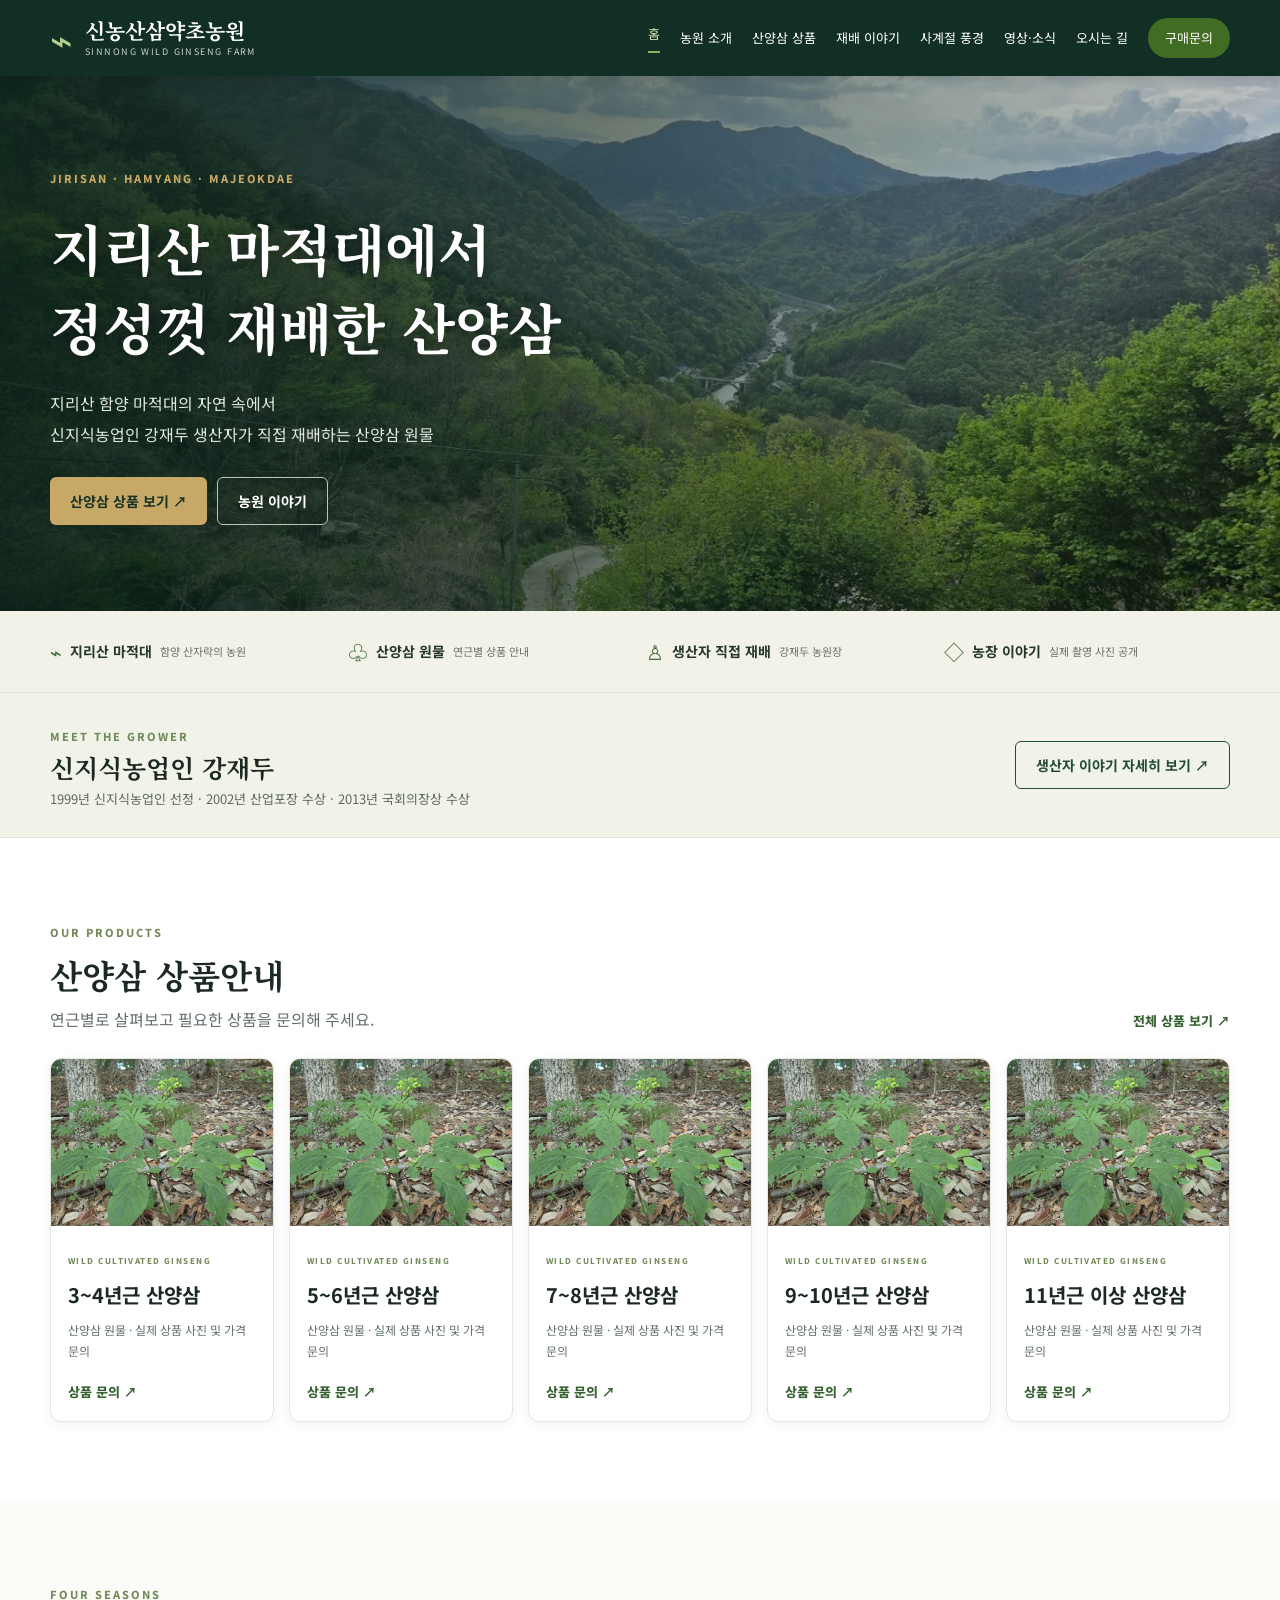
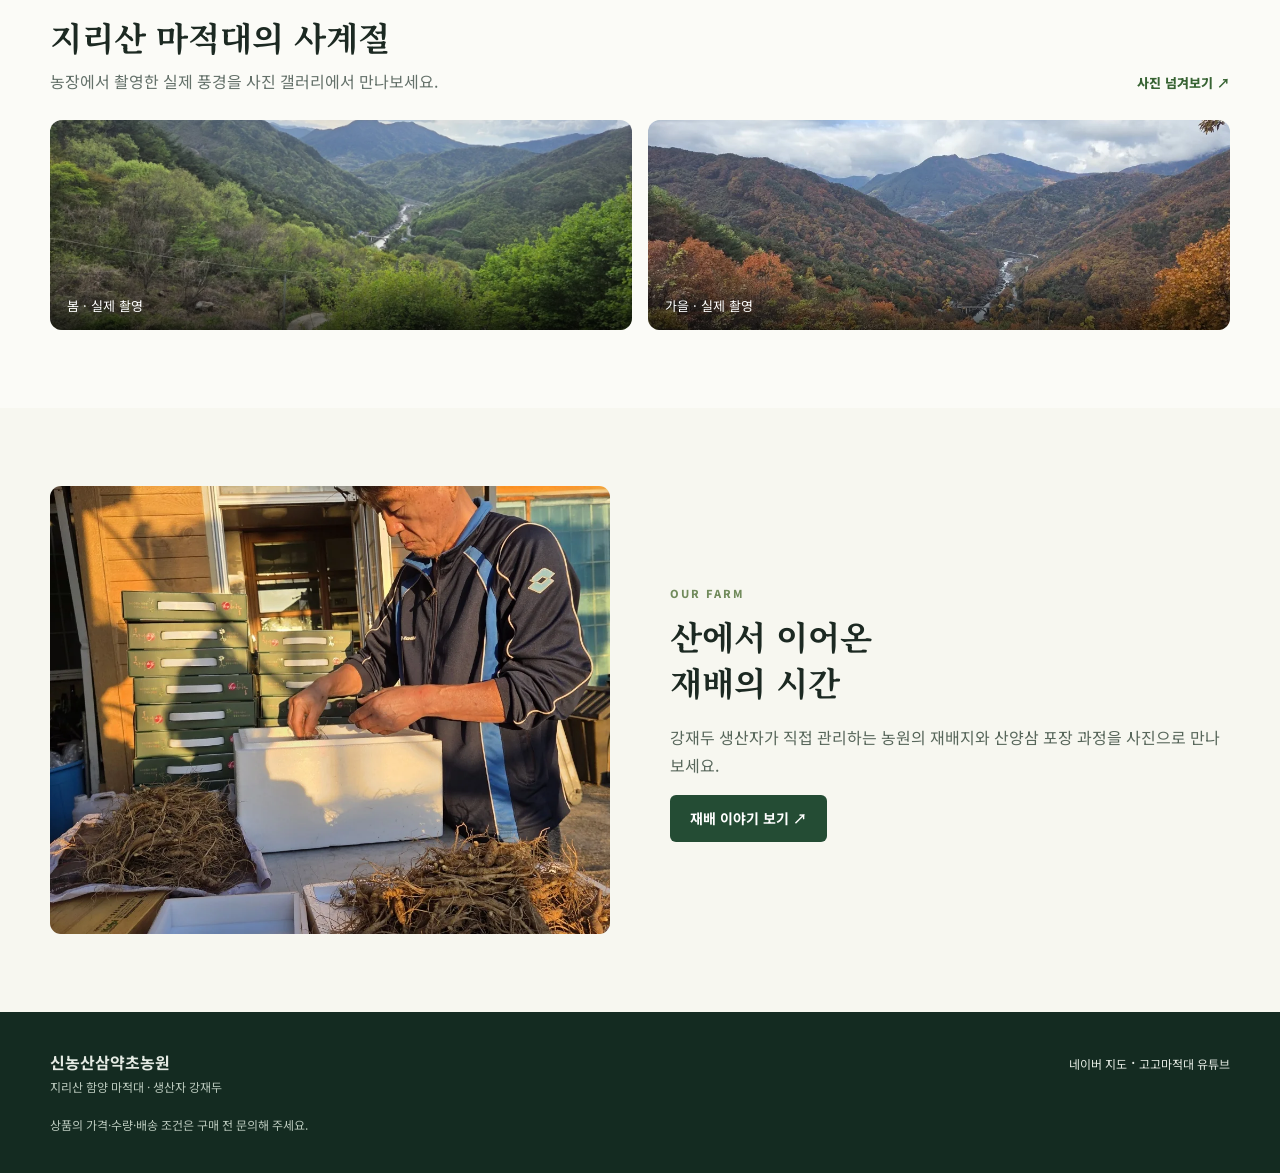
==== commit 249acb94: "Add files via upload" ====
--- a/index.html
+++ b/index.html
@@ -1 +1,4 @@
-<!doctype html><html lang="ko"><head><meta charset="utf-8"><meta name="viewport" content="width=device-width, initial-scale=1"><meta name="theme-color" content="#122f25"><meta name="description" content="경남 함양 지리산 마적대 신농산삼약초농원. 강재두 생산자의 산양삼 원물과 농원 이야기."><title>홈 | 신농산삼약초농원</title><link rel="stylesheet" href="style.css"><script src="config.js" defer></script><script src="script.js" defer></script></head><body><header class="site-header"><div class="wrap header-inner"><a class="brand" href="index.html"><span class="brand-mark">⌁</span><span><strong>신농산삼약초농원</strong><small>SINNONG WILD GINSENG FARM</small></span></a><button class="menu-toggle" aria-label="메뉴 열기" aria-expanded="false" aria-controls="site-nav">☰</button><nav id="site-nav" class="nav"><a href="index.html">홈</a><a href="about.html">농원소개</a><a href="products.html">산양삼 상품</a><a href="story.html">재배이야기</a><a href="gallery.html">농장 갤러리</a><a href="media.html">영상·소식</a><a href="contact.html">오시는 길</a><a class="nav-cta" href="contact.html">구매문의</a></nav></div></header><main><section class="hero"><div class="wrap hero-grid"><div class="hero-copy"><span class="eyebrow gold">JIRISAN · HAMYANG · MAJEOKDAE</span><h1>자연이 키우고,<br>시간이 완성한 산양삼</h1><p>지리산 함양 마적대의 숲에서<br>강재두 생산자가 직접 재배하는 산양삼 원물</p><div class="hero-actions"><a class="btn primary" href="products.html">산양삼 상품 보기 ↗</a><a class="btn outline" href="about.html">농원 이야기</a></div></div><a class="hero-picture" href="gallery.html"><img src="assets/spring.webp" alt="신농산삼약초농원에서 촬영한 봄 산골 풍경"><span>농장 풍경 갤러리 보기 ↗</span></a></div></section><section class="features"><div class="wrap feature-grid"><div>⌁ <strong>지리산 마적대</strong><small>함양 산자락의 농원</small></div><div>♧ <strong>산양삼 원물</strong><small>연근별 상품 안내</small></div><div>♙ <strong>생산자 직접 재배</strong><small>강재두 농원장</small></div><div>◇ <strong>농장 이야기</strong><small>실제 촬영 사진 공개</small></div></div></section><section class="section"><div class="wrap"><div class="section-heading"><div><span class="eyebrow">OUR PRODUCTS</span><h2>산양삼 상품안내</h2><p>연근별로 살펴보고 필요한 상품을 문의해 주세요.</p></div><a class="text-link" href="products.html">전체 상품 보기 ↗</a></div><div class="product-grid"><article class="product-card"><div class="product-photo"><img src="assets/ginseng_close.webp" loading="lazy" alt="농장에서 촬영한 산양삼 식물 사진 (연근별 상품 사진 아님)"></div><div class="product-info"><span class="eyebrow">WILD CULTIVATED GINSENG</span><h3>3~4년근 산양삼</h3><p>산양삼 원물 · 실제 상품 사진 및 가격 문의</p><a href="contact.html?product=1" data-product="3~4년근" class="text-link">상품 문의 ↗</a></div></article><article class="product-card"><div class="product-photo"><img src="assets/ginseng_close.webp" loading="lazy" alt="농장에서 촬영한 산양삼 식물 사진 (연근별 상품 사진 아님)"></div><div class="product-info"><span class="eyebrow">WILD CULTIVATED GINSENG</span><h3>5~6년근 산양삼</h3><p>산양삼 원물 · 실제 상품 사진 및 가격 문의</p><a href="contact.html?product=2" data-product="5~6년근" class="text-link">상품 문의 ↗</a></div></article><article class="product-card"><div class="product-photo"><img src="assets/ginseng_close.webp" loading="lazy" alt="농장에서 촬영한 산양삼 식물 사진 (연근별 상품 사진 아님)"></div><div class="product-info"><span class="eyebrow">WILD CULTIVATED GINSENG</span><h3>7~8년근 산양삼</h3><p>산양삼 원물 · 실제 상품 사진 및 가격 문의</p><a href="contact.html?product=3" data-product="7~8년근" class="text-link">상품 문의 ↗</a></div></article><article class="product-card"><div class="product-photo"><img src="assets/ginseng_close.webp" loading="lazy" alt="농장에서 촬영한 산양삼 식물 사진 (연근별 상품 사진 아님)"></div><div class="product-info"><span class="eyebrow">WILD CULTIVATED GINSENG</span><h3>9~10년근 산양삼</h3><p>산양삼 원물 · 실제 상품 사진 및 가격 문의</p><a href="contact.html?product=4" data-product="9~10년근" class="text-link">상품 문의 ↗</a></div></article><article class="product-card"><div class="product-photo"><img src="assets/ginseng_close.webp" loading="lazy" alt="농장에서 촬영한 산양삼 식물 사진 (연근별 상품 사진 아님)"></div><div class="product-info"><span class="eyebrow">WILD CULTIVATED GINSENG</span><h3>11년근 이상 산양삼</h3><p>산양삼 원물 · 실제 상품 사진 및 가격 문의</p><a href="contact.html?product=5" data-product="11년근 이상" class="text-link">상품 문의 ↗</a></div></article></div></div></section><section class="section muted"><div class="wrap split"><img src="assets/farmer_packing.webp" loading="lazy" alt="강재두 생산자가 산양삼을 포장하는 실제 농장 사진"><div><span class="eyebrow">OUR FARM</span><h2>산에서 이어온<br>재배의 시간</h2><p>강재두 생산자가 직접 관리하는 농원의 재배지와 산양삼 포장 과정을 사진으로 만나보세요.</p><a class="btn dark" href="story.html">재배 이야기 보기 ↗</a></div></div></section></main><footer><div class="wrap footer-inner"><div><strong>신농산삼약초농원</strong><p>지리산 함양 마적대 · 생산자 강재두</p><small>상품의 가격·수량·배송 조건은 구매 전 문의해 주세요.</small></div><div><a href="https://map.naver.com/p/entry/place/1107217183" target="_blank" rel="noopener" data-track="naver_map">네이버 지도</a> · <a href="https://www.youtube.com/@고고마적대" target="_blank" rel="noopener" data-track="youtube">고고마적대 유튜브</a></div></div></footer><div class="cookie-banner" id="cookie-banner" hidden><p>방문 통계 분석을 위해 선택적 분석 쿠키를 사용합니다. 동의하지 않아도 사이트를 이용할 수 있습니다.</p><div><button id="cookie-reject">거부</button><button id="cookie-accept">동의</button></div></div></body></html>+<!DOCTYPE html>
+
+<html lang="ko"><head><meta charset="utf-8"/><meta content="width=device-width, initial-scale=1" name="viewport"/><meta content="#122f25" name="theme-color"/><meta content="경남 함양 지리산 마적대 신농산삼약초농원. 강재두 생산자의 산양삼 원물과 농원 이야기." name="description"/><title>홈 | 신농산삼약초농원</title><link href="style.css" rel="stylesheet"/><script defer="" src="config.js"></script><script defer="" src="script.js"></script></head><body><header class="site-header"><div class="wrap header-inner"><a class="brand" href="index.html"><span class="brand-mark">⌁</span><span><strong>신농산삼약초농원</strong><small>SINNONG WILD GINSENG FARM</small></span></a><button aria-controls="site-nav" aria-expanded="false" aria-label="메뉴 열기" class="menu-toggle">☰</button><nav class="nav" id="site-nav"><a aria-current="page" href="index.html">홈</a><a href="about.html">농원 소개</a><a href="products.html">산양삼 상품</a><a href="story.html">재배 이야기</a><a href="gallery.html">사계절 풍경</a><a href="media.html">영상·소식</a><a href="contact.html">오시는 길</a><a class="nav-cta" href="contact.html">구매문의</a></nav></div></header><main><section class="hero hero-landscape"><div class="wrap hero-grid hero-single"><div class="hero-copy"><span class="eyebrow gold">JIRISAN · HAMYANG · MAJEOKDAE</span><h1>지리산 마적대에서<br/>정성껏 재배한 산양삼</h1><p>지리산 함양 마적대의 자연 속에서
+신지식농업인 강재두 생산자가 직접 재배하는 산양삼 원물</p><div class="hero-actions"><a class="btn primary" href="products.html">산양삼 상품 보기 ↗</a><a class="btn outline" href="about.html">농원 이야기</a></div></div></div></section><section class="features"><div class="wrap feature-grid"><div>⌁ <strong>지리산 마적대</strong><small>함양 산자락의 농원</small></div><div>♧ <strong>산양삼 원물</strong><small>연근별 상품 안내</small></div><div>♙ <strong>생산자 직접 재배</strong><small>강재두 농원장</small></div><div>◇ <strong>농장 이야기</strong><small>실제 촬영 사진 공개</small></div></div></section><section class="grower-strip"><div class="wrap grower-strip-inner"><div><span class="eyebrow">MEET THE GROWER</span><h2>신지식농업인 강재두</h2><p>1999년 신지식농업인 선정 · 2002년 산업포장 수상 · 2013년 국회의장상 수상</p></div><a class="btn outline-dark" href="about.html">생산자 이야기 자세히 보기 ↗</a></div></section><section class="section"><div class="wrap"><div class="section-heading"><div><span class="eyebrow">OUR PRODUCTS</span><h2>산양삼 상품안내</h2><p>연근별로 살펴보고 필요한 상품을 문의해 주세요.</p></div><a class="text-link" href="products.html">전체 상품 보기 ↗</a></div><div class="product-grid"><article class="product-card"><div class="product-photo"><img alt="농장에서 촬영한 산양삼 식물 사진 (연근별 상품 사진 아님)" loading="lazy" src="assets/ginseng_close.webp"/></div><div class="product-info"><span class="eyebrow">WILD CULTIVATED GINSENG</span><h3>3~4년근 산양삼</h3><p>산양삼 원물 · 실제 상품 사진 및 가격 문의</p><a class="text-link" data-product="3~4년근" href="contact.html?product=1">상품 문의 ↗</a></div></article><article class="product-card"><div class="product-photo"><img alt="농장에서 촬영한 산양삼 식물 사진 (연근별 상품 사진 아님)" loading="lazy" src="assets/ginseng_close.webp"/></div><div class="product-info"><span class="eyebrow">WILD CULTIVATED GINSENG</span><h3>5~6년근 산양삼</h3><p>산양삼 원물 · 실제 상품 사진 및 가격 문의</p><a class="text-link" data-product="5~6년근" href="contact.html?product=2">상품 문의 ↗</a></div></article><article class="product-card"><div class="product-photo"><img alt="농장에서 촬영한 산양삼 식물 사진 (연근별 상품 사진 아님)" loading="lazy" src="assets/ginseng_close.webp"/></div><div class="product-info"><span class="eyebrow">WILD CULTIVATED GINSENG</span><h3>7~8년근 산양삼</h3><p>산양삼 원물 · 실제 상품 사진 및 가격 문의</p><a class="text-link" data-product="7~8년근" href="contact.html?product=3">상품 문의 ↗</a></div></article><article class="product-card"><div class="product-photo"><img alt="농장에서 촬영한 산양삼 식물 사진 (연근별 상품 사진 아님)" loading="lazy" src="assets/ginseng_close.webp"/></div><div class="product-info"><span class="eyebrow">WILD CULTIVATED GINSENG</span><h3>9~10년근 산양삼</h3><p>산양삼 원물 · 실제 상품 사진 및 가격 문의</p><a class="text-link" data-product="9~10년근" href="contact.html?product=4">상품 문의 ↗</a></div></article><article class="product-card"><div class="product-photo"><img alt="농장에서 촬영한 산양삼 식물 사진 (연근별 상품 사진 아님)" loading="lazy" src="assets/ginseng_close.webp"/></div><div class="product-info"><span class="eyebrow">WILD CULTIVATED GINSENG</span><h3>11년근 이상 산양삼</h3><p>산양삼 원물 · 실제 상품 사진 및 가격 문의</p><a class="text-link" data-product="11년근 이상" href="contact.html?product=5">상품 문의 ↗</a></div></article></div></div></section><section class="section season-teaser"><div class="wrap"><div class="section-heading"><div><span class="eyebrow">FOUR SEASONS</span><h2>지리산 마적대의 사계절</h2><p>농장에서 촬영한 실제 풍경을 사진 갤러리에서 만나보세요.</p></div><a class="text-link" href="gallery.html">사진 넘겨보기 ↗</a></div><div class="season-preview"><a href="gallery.html"><img alt="농원에서 촬영한 봄 산 풍경" loading="lazy" src="assets/spring.webp"/><span>봄 · 실제 촬영</span></a><a href="gallery.html"><img alt="농원에서 촬영한 가을 산 풍경" loading="lazy" src="assets/autumn.webp"/><span>가을 · 실제 촬영</span></a></div></div></section><section class="section muted"><div class="wrap split"><img alt="강재두 생산자가 산양삼을 포장하는 실제 농장 사진" loading="lazy" src="assets/farmer_packing.webp"/><div><span class="eyebrow">OUR FARM</span><h2>산에서 이어온<br/>재배의 시간</h2><p>강재두 생산자가 직접 관리하는 농원의 재배지와 산양삼 포장 과정을 사진으로 만나보세요.</p><a class="btn dark" href="story.html">재배 이야기 보기 ↗</a></div></div></section></main><footer><div class="wrap footer-inner"><div><strong>신농산삼약초농원</strong><p>지리산 함양 마적대 · 생산자 강재두</p><small>상품의 가격·수량·배송 조건은 구매 전 문의해 주세요.</small></div><div><a data-track="naver_map" href="https://map.naver.com/p/entry/place/1107217183" rel="noopener" target="_blank">네이버 지도</a> · <a data-track="youtube" href="https://www.youtube.com/@고고마적대" rel="noopener" target="_blank">고고마적대 유튜브</a></div></div></footer><div class="cookie-banner" hidden="" id="cookie-banner"><p>방문 통계 분석을 위해 선택적 분석 쿠키를 사용합니다. 동의하지 않아도 사이트를 이용할 수 있습니다.</p><div><button id="cookie-reject">거부</button><button id="cookie-accept">동의</button></div></div></body></html>
--- a/style.css
+++ b/style.css
@@ -1 +1,14 @@
-@import url('https://fonts.googleapis.com/css2?family=Noto+Sans+KR:wght@400;500;600;700;800&family=Noto+Serif+KR:wght@600;700&display=swap');:root{--dark:#122f25;--green:#244c34;--green2:#315d2f;--cream:#f7f7f0;--gold:#c7a866;--ink:#1c2922;--muted:#64716a}*{box-sizing:border-box}html{scroll-behavior:smooth}body{margin:0;color:var(--ink);font-family:'Noto Sans KR',system-ui,sans-serif;line-height:1.75}a{text-decoration:none;color:inherit}img{display:block;width:100%;object-fit:cover}button,select{font:inherit}.wrap{width:min(1180px,calc(100% - 44px));margin:auto}.site-header{background:var(--dark);color:white;position:sticky;top:0;z-index:30;box-shadow:0 2px 10px #0002}.header-inner{min-height:76px;display:flex;align-items:center;justify-content:space-between;gap:24px}.brand{display:flex;align-items:center;gap:12px;white-space:nowrap}.brand-mark{font-size:38px;color:#b4d08c}.brand strong{display:block;font-family:'Noto Serif KR',serif;font-size:21px;line-height:1.35}.brand small{display:block;letter-spacing:.16em;font-size:9px;opacity:.78}.nav{display:flex;align-items:center;gap:20px}.nav a{font-size:13px;white-space:nowrap}.nav a:hover{color:#c5d7a1}.nav-cta{background:#416c23;padding:9px 17px;border-radius:24px}.menu-toggle{display:none;color:white;background:transparent;border:1px solid #ffffff60;border-radius:7px;padding:4px 10px;font-size:23px}.hero{background:linear-gradient(110deg,#102e25,#244e37);color:white}.hero-grid{min-height:390px;display:grid;grid-template-columns:1.12fr .88fr;align-items:center;gap:54px;padding:56px 0}.eyebrow{font-size:11px;letter-spacing:.18em;color:#718b5b;font-weight:800}.gold{color:var(--gold)}h1,h2,h3,p{margin-top:0}h1,h2{font-family:'Noto Serif KR',serif;line-height:1.38}h1{font-size:clamp(31px,3.5vw,49px);margin:18px 0 21px}h2{font-size:clamp(25px,2.6vw,35px);margin:9px 0 17px}.hero-copy p{font-size:16px;color:#e0e8df}.hero-actions{display:flex;gap:10px;flex-wrap:wrap;margin-top:28px}.btn{display:inline-flex;align-items:center;justify-content:center;padding:11px 20px;border-radius:6px;font-size:14px;font-weight:700;min-height:46px}.primary{background:var(--gold);color:#183225}.outline{border:1px solid #b7c6ba;color:white}.dark{background:var(--green);color:white}.outline-dark{border:1px solid var(--green);color:var(--green)}.hero-picture{position:relative;display:block;overflow:hidden;border-radius:12px;box-shadow:0 16px 35px #0003}.hero-picture img{aspect-ratio:16/10}.hero-picture span{position:absolute;bottom:0;left:0;right:0;background:linear-gradient(transparent,#000a);color:white;padding:32px 18px 14px;font-size:13px}.features{background:#f3f2e9;border-bottom:1px solid #e7e6dd}.feature-grid{display:grid;grid-template-columns:repeat(4,1fr);gap:12px;padding:23px 0}.feature-grid>div{display:flex;align-items:center;gap:8px;font-size:20px;color:#42693d}.feature-grid strong{font-size:14px;color:#25382b}.feature-grid small{display:block;font-size:11px;color:#667366}.section{padding:78px 0}.muted{background:var(--cream)}.section-heading{display:flex;justify-content:space-between;align-items:end;gap:20px;margin-bottom:25px}.section-heading h2{margin-bottom:6px}.section-heading p{color:var(--muted);margin:0}.text-link{font-size:13px;color:#376333;font-weight:800}.product-grid{display:grid;grid-template-columns:repeat(5,minmax(0,1fr));gap:15px}.product-card{overflow:hidden;border-radius:11px;background:white;border:1px solid #e4e9df;box-shadow:0 3px 12px #152b1610}.product-photo{background:#e8ede3}.product-photo img{aspect-ratio:4/3}.product-info{padding:17px}.product-info .eyebrow{font-size:8px}.product-info h3{font-size:20px;margin:6px 0 7px}.product-info p{font-size:12px;color:var(--muted);min-height:45px}.split{display:grid;grid-template-columns:1fr 1fr;align-items:center;gap:60px}.split>img{aspect-ratio:5/4;border-radius:11px}.split p{color:#58675b}.page-head{background:#f2f4eb;padding:63px 0 53px}.page-head h1{font-size:clamp(30px,3vw,42px);margin:10px 0}.page-head p{color:#5c6b60}.notice{background:#f4f3e7;padding:13px 16px;border-left:3px solid var(--gold);font-size:13px;margin-bottom:25px}.story-grid{display:grid;grid-template-columns:repeat(3,1fr);gap:23px}.story-grid img{aspect-ratio:4/3;border-radius:10px}.story-grid h2{font-size:22px;margin:15px 0 5px}.story-grid p{color:var(--muted);font-size:14px}.season-row{display:grid;grid-template-columns:repeat(4,1fr);gap:12px}.season-row article{height:190px;position:relative;overflow:hidden;border-radius:10px;background:#edf0e9}.season-row img{height:100%}.season-row strong,.season-row article>small{position:absolute;left:15px;color:white;text-shadow:0 1px 6px #000a}.season-row strong{bottom:35px;font-size:23px}.season-row article>small{bottom:12px;font-size:11px}.season-pending{display:flex;flex-direction:column;align-items:center;justify-content:center;color:#6b796f}.season-pending span{font-size:25px;font-weight:700}.season-row .season-pending small{position:static;color:#6b796f;text-shadow:none}.gallery-heading{margin:46px 0 20px}.gallery-grid{display:grid;grid-template-columns:repeat(3,1fr);gap:16px}.gallery-item{padding:0;border:0;background:#f3f4ed;cursor:pointer;text-align:left;border-radius:9px;overflow:hidden}.gallery-item img{aspect-ratio:4/3}.gallery-item span{display:block;padding:10px 13px;font-size:13px;font-weight:700}.gallery-item:hover img{filter:brightness(.9)}dialog{border:0;border-radius:12px;padding:20px;background:#12251e;color:white;width:min(940px,94vw);max-height:92vh}dialog::backdrop{background:#000b}dialog figure{margin:0 auto;max-width:760px}dialog img{max-height:72vh;object-fit:contain}dialog figcaption{text-align:center;margin-top:10px}#lightbox-close{position:absolute;right:12px;top:8px;color:white;background:transparent;border:0;font-size:24px;cursor:pointer}.lb-arrow{background:#ffffff22;color:white;border:0;border-radius:50%;width:36px;height:36px;font-size:30px;cursor:pointer}dialog[open]{display:flex;align-items:center;gap:12px}.contact-grid{display:grid;grid-template-columns:1fr 1fr;gap:25px}.contact-panel{padding:30px;border:1px solid #e0e6dc;border-radius:10px}.contact-panel h2{font-size:23px}.contact-panel p{color:var(--muted)}.contact-panel label{display:block;font-size:13px;font-weight:700}.contact-panel select{width:100%;padding:10px;border:1px solid #c7d1c5;border-radius:6px;margin:7px 0 16px}.contact-actions{display:flex;gap:10px;flex-wrap:wrap}.disabled{opacity:.4;pointer-events:none}.note{font-size:12px;margin-top:15px}footer{background:#142b21;color:#e4eae3;padding:36px 0}.footer-inner{display:flex;justify-content:space-between;gap:25px}.footer-inner p,.footer-inner small{color:#bac9bd;font-size:12px}.footer-inner a{font-size:12px}.cookie-banner{position:fixed;z-index:40;bottom:15px;left:50%;transform:translateX(-50%);width:min(720px,calc(100% - 25px));padding:16px;background:white;border:1px solid #d6dfd5;border-radius:10px;box-shadow:0 8px 35px #0004;display:flex;align-items:center;gap:20px}.cookie-banner[hidden]{display:none}.cookie-banner p{margin:0;font-size:12px;flex:1}.cookie-banner button{padding:7px 12px;border:1px solid #b9c5b7;border-radius:5px;background:white;cursor:pointer}.cookie-banner button:last-child{background:var(--green);color:white}@media(max-width:1050px){.nav{gap:11px}.nav a{font-size:11px}.product-grid{grid-template-columns:repeat(3,1fr)}}@media(max-width:760px){.wrap{width:min(100% - 32px,560px)}.header-inner{min-height:64px}.brand strong{font-size:16px}.brand small{font-size:8px}.brand-mark{font-size:29px}.menu-toggle{display:block}.nav{display:none;position:absolute;top:64px;left:0;right:0;background:var(--dark);padding:15px 20px 22px;flex-direction:column;align-items:stretch;gap:0;box-shadow:0 12px 16px #0003}.nav.open{display:flex}.nav a{padding:10px 6px;font-size:14px}.nav-cta{text-align:center;margin-top:8px}.hero-grid{grid-template-columns:1fr;gap:26px;padding:40px 0}.hero h1{font-size:32px}.hero-copy p{font-size:14px}.hero-picture{max-width:520px}.hero-picture img{aspect-ratio:16/9}.features .feature-grid{grid-template-columns:repeat(2,1fr);padding:16px 0;gap:12px}.feature-grid>div{font-size:17px}.feature-grid strong{font-size:12px}.feature-grid small{font-size:10px}.section{padding:48px 0}.section-heading{align-items:start}.product-grid{grid-template-columns:repeat(2,minmax(0,1fr));gap:10px}.product-info{padding:12px}.product-info h3{font-size:17px}.product-info p{font-size:11px}.split{grid-template-columns:1fr;gap:24px}.split>img{aspect-ratio:16/10}.page-head{padding:40px 0}.story-grid{grid-template-columns:1fr}.season-row{grid-template-columns:repeat(2,1fr)}.season-row article{height:155px}.gallery-grid{grid-template-columns:repeat(2,1fr);gap:10px}.contact-grid{grid-template-columns:1fr}.contact-panel{padding:20px}.footer-inner{flex-direction:column}.cookie-banner{flex-direction:column;align-items:stretch}.cookie-banner>div{display:flex;gap:8px;justify-content:flex-end}}@media(max-width:390px){.product-grid{grid-template-columns:1fr 1fr}.product-info .eyebrow{letter-spacing:0}.hero h1{font-size:28px}}+@import url('https://fonts.googleapis.com/css2?family=Noto+Sans+KR:wght@400;500;600;700;800&family=Noto+Serif+KR:wght@600;700&display=swap');:root{--dark:#122f25;--green:#244c34;--green2:#315d2f;--cream:#f7f7f0;--gold:#c7a866;--ink:#1c2922;--muted:#64716a}*{box-sizing:border-box}html{scroll-behavior:smooth}body{margin:0;color:var(--ink);font-family:'Noto Sans KR',system-ui,sans-serif;line-height:1.75}a{text-decoration:none;color:inherit}img{display:block;width:100%;object-fit:cover}button,select{font:inherit}.wrap{width:min(1180px,calc(100% - 44px));margin:auto}.site-header{background:var(--dark);color:white;position:sticky;top:0;z-index:30;box-shadow:0 2px 10px #0002}.header-inner{min-height:76px;display:flex;align-items:center;justify-content:space-between;gap:24px}.brand{display:flex;align-items:center;gap:12px;white-space:nowrap}.brand-mark{font-size:38px;color:#b4d08c}.brand strong{display:block;font-family:'Noto Serif KR',serif;font-size:21px;line-height:1.35}.brand small{display:block;letter-spacing:.16em;font-size:9px;opacity:.78}.nav{display:flex;align-items:center;gap:20px}.nav a{font-size:13px;white-space:nowrap}.nav a:hover{color:#c5d7a1}.nav-cta{background:#416c23;padding:9px 17px;border-radius:24px}.menu-toggle{display:none;color:white;background:transparent;border:1px solid #ffffff60;border-radius:7px;padding:4px 10px;font-size:23px}.hero{background:linear-gradient(110deg,#102e25,#244e37);color:white}.hero-grid{min-height:390px;display:grid;grid-template-columns:1.12fr .88fr;align-items:center;gap:54px;padding:56px 0}.eyebrow{font-size:11px;letter-spacing:.18em;color:#718b5b;font-weight:800}.gold{color:var(--gold)}h1,h2,h3,p{margin-top:0}h1,h2{font-family:'Noto Serif KR',serif;line-height:1.38}h1{font-size:clamp(31px,3.5vw,49px);margin:18px 0 21px}h2{font-size:clamp(25px,2.6vw,35px);margin:9px 0 17px}.hero-copy p{font-size:16px;color:#e0e8df}.hero-actions{display:flex;gap:10px;flex-wrap:wrap;margin-top:28px}.btn{display:inline-flex;align-items:center;justify-content:center;padding:11px 20px;border-radius:6px;font-size:14px;font-weight:700;min-height:46px}.primary{background:var(--gold);color:#183225}.outline{border:1px solid #b7c6ba;color:white}.dark{background:var(--green);color:white}.outline-dark{border:1px solid var(--green);color:var(--green)}.hero-picture{position:relative;display:block;overflow:hidden;border-radius:12px;box-shadow:0 16px 35px #0003}.hero-picture img{aspect-ratio:16/10}.hero-picture span{position:absolute;bottom:0;left:0;right:0;background:linear-gradient(transparent,#000a);color:white;padding:32px 18px 14px;font-size:13px}.features{background:#f3f2e9;border-bottom:1px solid #e7e6dd}.feature-grid{display:grid;grid-template-columns:repeat(4,1fr);gap:12px;padding:23px 0}.feature-grid>div{display:flex;align-items:center;gap:8px;font-size:20px;color:#42693d}.feature-grid strong{font-size:14px;color:#25382b}.feature-grid small{display:block;font-size:11px;color:#667366}.section{padding:78px 0}.muted{background:var(--cream)}.section-heading{display:flex;justify-content:space-between;align-items:end;gap:20px;margin-bottom:25px}.section-heading h2{margin-bottom:6px}.section-heading p{color:var(--muted);margin:0}.text-link{font-size:13px;color:#376333;font-weight:800}.product-grid{display:grid;grid-template-columns:repeat(5,minmax(0,1fr));gap:15px}.product-card{overflow:hidden;border-radius:11px;background:white;border:1px solid #e4e9df;box-shadow:0 3px 12px #152b1610}.product-photo{background:#e8ede3}.product-photo img{aspect-ratio:4/3}.product-info{padding:17px}.product-info .eyebrow{font-size:8px}.product-info h3{font-size:20px;margin:6px 0 7px}.product-info p{font-size:12px;color:var(--muted);min-height:45px}.split{display:grid;grid-template-columns:1fr 1fr;align-items:center;gap:60px}.split>img{aspect-ratio:5/4;border-radius:11px}.split p{color:#58675b}.page-head{background:#f2f4eb;padding:63px 0 53px}.page-head h1{font-size:clamp(30px,3vw,42px);margin:10px 0}.page-head p{color:#5c6b60}.notice{background:#f4f3e7;padding:13px 16px;border-left:3px solid var(--gold);font-size:13px;margin-bottom:25px}.story-grid{display:grid;grid-template-columns:repeat(3,1fr);gap:23px}.story-grid img{aspect-ratio:4/3;border-radius:10px}.story-grid h2{font-size:22px;margin:15px 0 5px}.story-grid p{color:var(--muted);font-size:14px}.season-row{display:grid;grid-template-columns:repeat(4,1fr);gap:12px}.season-row article{height:190px;position:relative;overflow:hidden;border-radius:10px;background:#edf0e9}.season-row img{height:100%}.season-row strong,.season-row article>small{position:absolute;left:15px;color:white;text-shadow:0 1px 6px #000a}.season-row strong{bottom:35px;font-size:23px}.season-row article>small{bottom:12px;font-size:11px}.season-pending{display:flex;flex-direction:column;align-items:center;justify-content:center;color:#6b796f}.season-pending span{font-size:25px;font-weight:700}.season-row .season-pending small{position:static;color:#6b796f;text-shadow:none}.gallery-heading{margin:46px 0 20px}.gallery-grid{display:grid;grid-template-columns:repeat(3,1fr);gap:16px}.gallery-item{padding:0;border:0;background:#f3f4ed;cursor:pointer;text-align:left;border-radius:9px;overflow:hidden}.gallery-item img{aspect-ratio:4/3}.gallery-item span{display:block;padding:10px 13px;font-size:13px;font-weight:700}.gallery-item:hover img{filter:brightness(.9)}dialog{border:0;border-radius:12px;padding:20px;background:#12251e;color:white;width:min(940px,94vw);max-height:92vh}dialog::backdrop{background:#000b}dialog figure{margin:0 auto;max-width:760px}dialog img{max-height:72vh;object-fit:contain}dialog figcaption{text-align:center;margin-top:10px}#lightbox-close{position:absolute;right:12px;top:8px;color:white;background:transparent;border:0;font-size:24px;cursor:pointer}.lb-arrow{background:#ffffff22;color:white;border:0;border-radius:50%;width:36px;height:36px;font-size:30px;cursor:pointer}dialog[open]{display:flex;align-items:center;gap:12px}.contact-grid{display:grid;grid-template-columns:1fr 1fr;gap:25px}.contact-panel{padding:30px;border:1px solid #e0e6dc;border-radius:10px}.contact-panel h2{font-size:23px}.contact-panel p{color:var(--muted)}.contact-panel label{display:block;font-size:13px;font-weight:700}.contact-panel select{width:100%;padding:10px;border:1px solid #c7d1c5;border-radius:6px;margin:7px 0 16px}.contact-actions{display:flex;gap:10px;flex-wrap:wrap}.disabled{opacity:.4;pointer-events:none}.note{font-size:12px;margin-top:15px}footer{background:#142b21;color:#e4eae3;padding:36px 0}.footer-inner{display:flex;justify-content:space-between;gap:25px}.footer-inner p,.footer-inner small{color:#bac9bd;font-size:12px}.footer-inner a{font-size:12px}.cookie-banner{position:fixed;z-index:40;bottom:15px;left:50%;transform:translateX(-50%);width:min(720px,calc(100% - 25px));padding:16px;background:white;border:1px solid #d6dfd5;border-radius:10px;box-shadow:0 8px 35px #0004;display:flex;align-items:center;gap:20px}.cookie-banner[hidden]{display:none}.cookie-banner p{margin:0;font-size:12px;flex:1}.cookie-banner button{padding:7px 12px;border:1px solid #b9c5b7;border-radius:5px;background:white;cursor:pointer}.cookie-banner button:last-child{background:var(--green);color:white}@media(max-width:1050px){.nav{gap:11px}.nav a{font-size:11px}.product-grid{grid-template-columns:repeat(3,1fr)}}@media(max-width:760px){.wrap{width:min(100% - 32px,560px)}.header-inner{min-height:64px}.brand strong{font-size:16px}.brand small{font-size:8px}.brand-mark{font-size:29px}.menu-toggle{display:block}.nav{display:none;position:absolute;top:64px;left:0;right:0;background:var(--dark);padding:15px 20px 22px;flex-direction:column;align-items:stretch;gap:0;box-shadow:0 12px 16px #0003}.nav.open{display:flex}.nav a{padding:10px 6px;font-size:14px}.nav-cta{text-align:center;margin-top:8px}.hero-grid{grid-template-columns:1fr;gap:26px;padding:40px 0}.hero h1{font-size:32px}.hero-copy p{font-size:14px}.hero-picture{max-width:520px}.hero-picture img{aspect-ratio:16/9}.features .feature-grid{grid-template-columns:repeat(2,1fr);padding:16px 0;gap:12px}.feature-grid>div{font-size:17px}.feature-grid strong{font-size:12px}.feature-grid small{font-size:10px}.section{padding:48px 0}.section-heading{align-items:start}.product-grid{grid-template-columns:repeat(2,minmax(0,1fr));gap:10px}.product-info{padding:12px}.product-info h3{font-size:17px}.product-info p{font-size:11px}.split{grid-template-columns:1fr;gap:24px}.split>img{aspect-ratio:16/10}.page-head{padding:40px 0}.story-grid{grid-template-columns:1fr}.season-row{grid-template-columns:repeat(2,1fr)}.season-row article{height:155px}.gallery-grid{grid-template-columns:repeat(2,1fr);gap:10px}.contact-grid{grid-template-columns:1fr}.contact-panel{padding:20px}.footer-inner{flex-direction:column}.cookie-banner{flex-direction:column;align-items:stretch}.cookie-banner>div{display:flex;gap:8px;justify-content:flex-end}}@media(max-width:390px){.product-grid{grid-template-columns:1fr 1fr}.product-info .eyebrow{letter-spacing:0}.hero h1{font-size:28px}}
+/* v4: photographic hero and separate-page navigation */
+.nav a[aria-current="page"]:not(.nav-cta){color:#d8e7b1;border-bottom:2px solid #8cb454;padding-bottom:6px}
+.hero-landscape{background:linear-gradient(90deg,rgba(9,34,25,.84) 0%,rgba(9,34,25,.58) 43%,rgba(9,34,25,.16) 100%),url('assets/spring.webp') center 48%/cover no-repeat}
+.hero-single{display:flex;align-items:center;min-height:535px;padding:65px 0}
+.hero-single .hero-copy{max-width:750px}
+.hero-single h1{font-size:clamp(36px,4.3vw,65px);line-height:1.45;text-shadow:0 2px 14px #0006}
+.hero-single .hero-copy p{white-space:pre-line;line-height:1.9}
+.grower-strip{background:#f1f3e9;padding:27px 0;border-bottom:1px solid #e4e8da}
+.grower-strip-inner{display:flex;justify-content:space-between;align-items:center;gap:22px}
+.grower-strip h2{font-size:25px;margin:2px 0 3px}.grower-strip p{font-size:13px;margin:0;color:#5d695f}
+.season-teaser{background:#fbfbf7}.season-preview{display:grid;grid-template-columns:1fr 1fr;gap:16px}.season-preview a{position:relative;overflow:hidden;border-radius:12px}.season-preview img{height:210px}.season-preview span{position:absolute;bottom:0;left:0;right:0;background:linear-gradient(transparent,#0009);color:white;padding:24px 17px 12px;font-size:13px}
+.history-section{background:#f7f8f2}.history-intro{color:#64716a;max-width:720px}.history-list{max-width:850px;margin-top:28px}.history-list article{display:grid;grid-template-columns:110px 1fr;gap:20px;padding:21px 0;border-top:1px solid #d9e0d3}.history-list article>strong{font-size:27px;color:#456a36;font-family:serif}.history-list h3{font-size:19px;margin:0 0 4px}.history-list p{font-size:14px;color:#5d6d61;margin:0}.source-note{font-size:12px;color:#6b766e;margin-top:24px}.source-note a{text-decoration:underline}
+@media(max-width:760px){.hero-landscape{background-position:57% center}.hero-single{min-height:440px;padding:54px 0}.hero-single h1{font-size:clamp(30px,7.3vw,43px)}.hero-single .hero-copy p{font-size:13px}.grower-strip-inner{align-items:flex-start;flex-direction:column}.grower-strip h2{font-size:22px}.grower-strip p{font-size:12px}.season-preview{gap:10px}.season-preview img{height:145px}.history-list article{grid-template-columns:70px 1fr;gap:12px}.history-list article>strong{font-size:22px}.history-list h3{font-size:16px}}
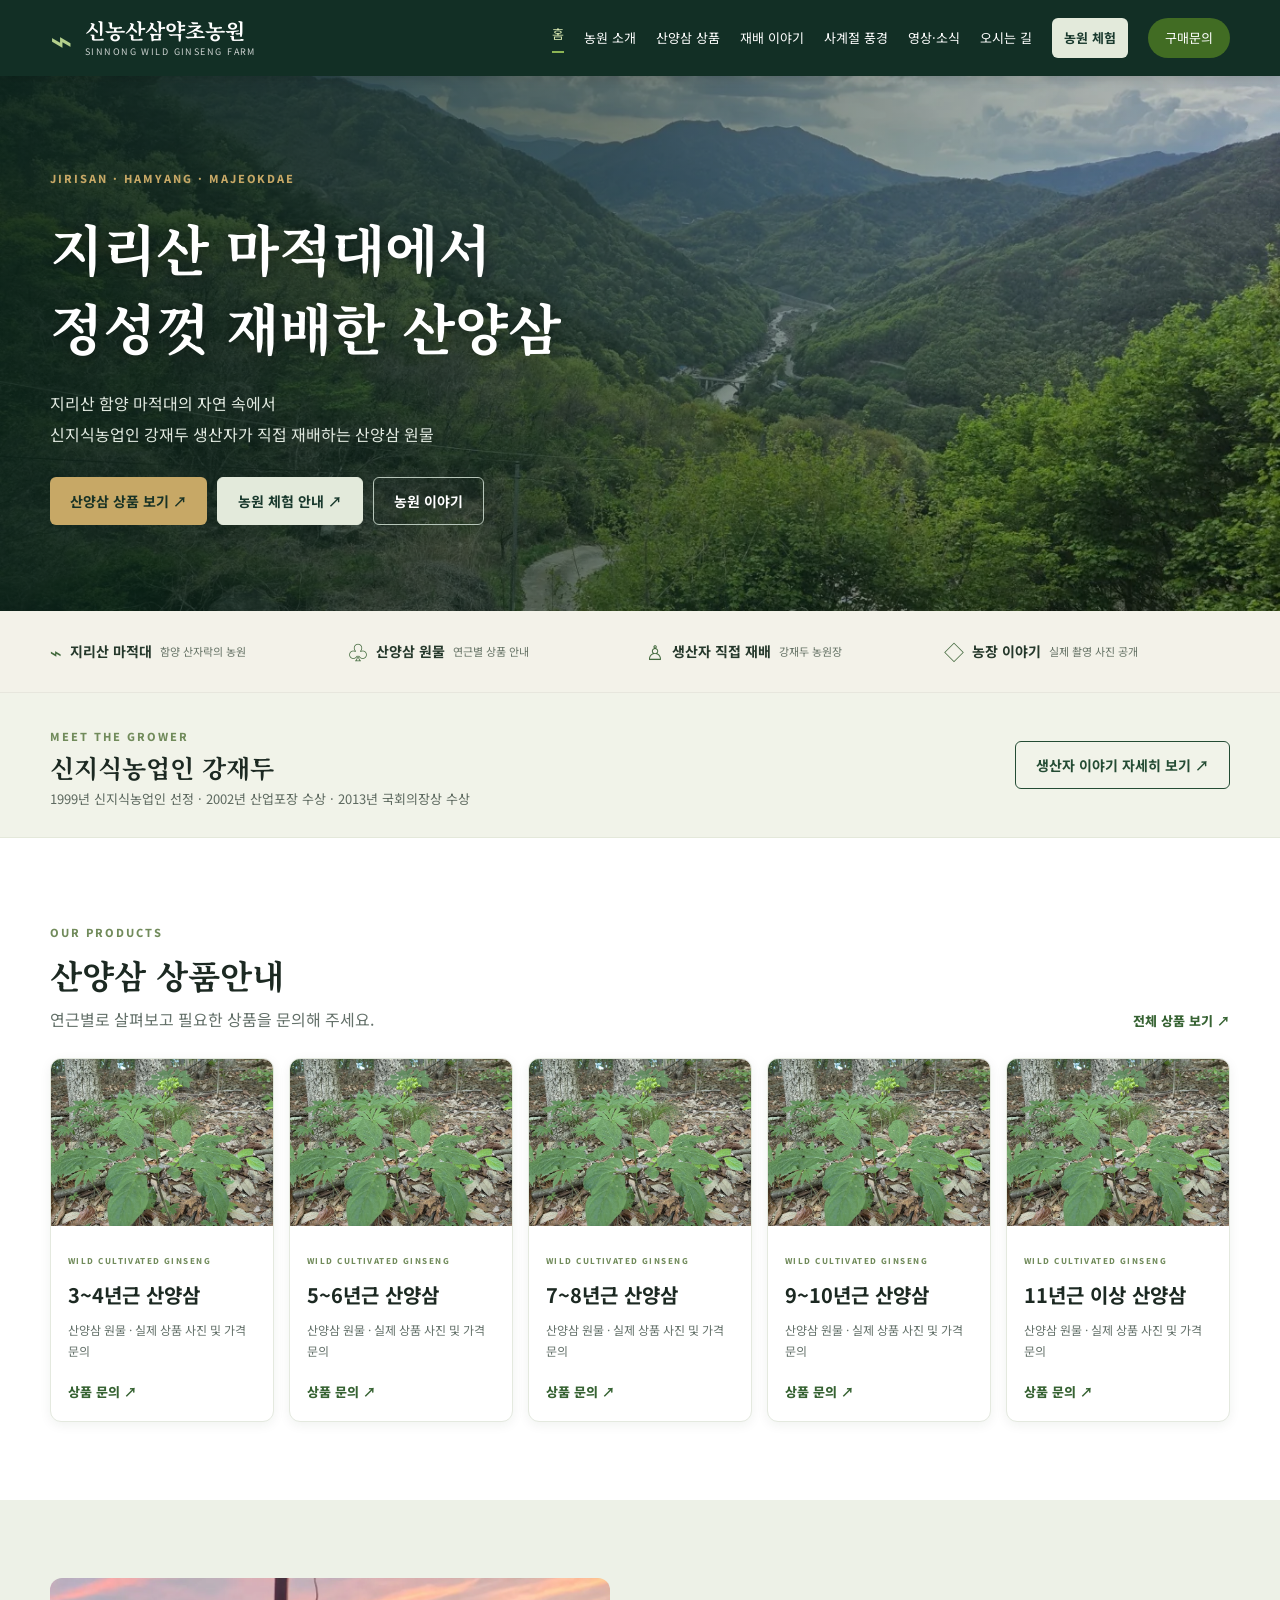
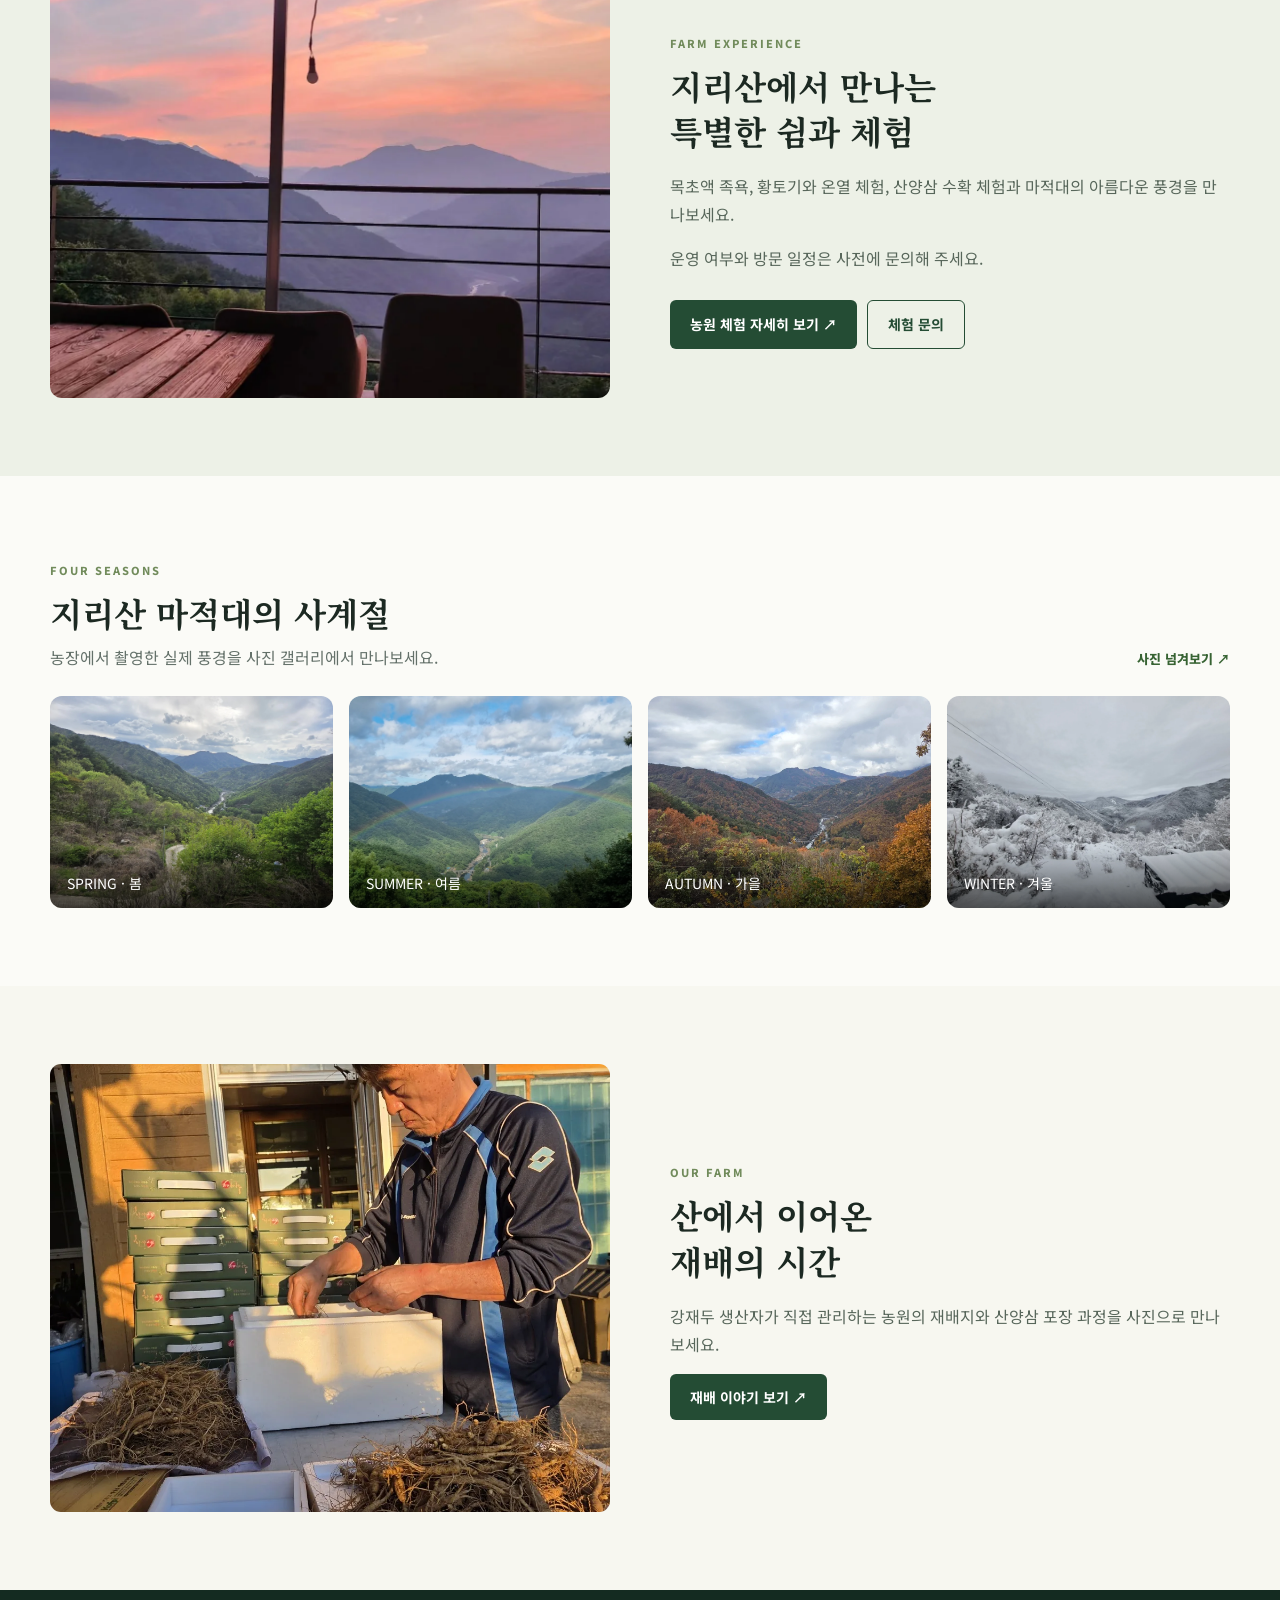
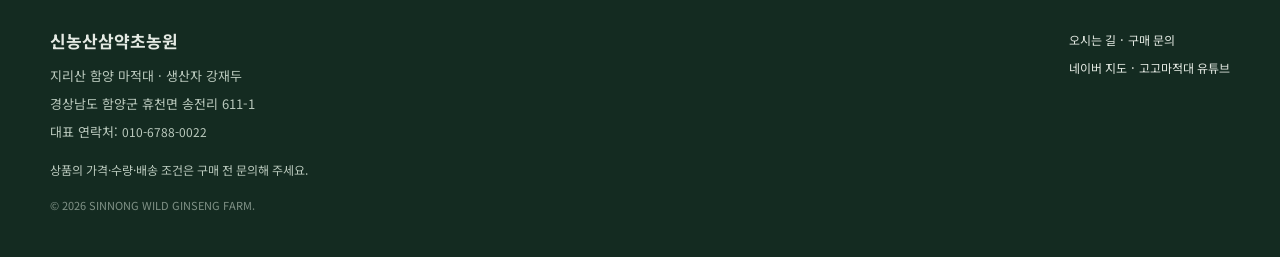
==== commit a33b00c2: "Add files via upload" ====
--- a/index.html
+++ b/index.html
@@ -1,4 +1,4 @@
 <!DOCTYPE html>
 
-<html lang="ko"><head><meta charset="utf-8"/><meta content="width=device-width, initial-scale=1" name="viewport"/><meta content="#122f25" name="theme-color"/><meta content="경남 함양 지리산 마적대 신농산삼약초농원. 강재두 생산자의 산양삼 원물과 농원 이야기." name="description"/><title>홈 | 신농산삼약초농원</title><link href="style.css" rel="stylesheet"/><script defer="" src="config.js"></script><script defer="" src="script.js"></script></head><body><header class="site-header"><div class="wrap header-inner"><a class="brand" href="index.html"><span class="brand-mark">⌁</span><span><strong>신농산삼약초농원</strong><small>SINNONG WILD GINSENG FARM</small></span></a><button aria-controls="site-nav" aria-expanded="false" aria-label="메뉴 열기" class="menu-toggle">☰</button><nav class="nav" id="site-nav"><a aria-current="page" href="index.html">홈</a><a href="about.html">농원 소개</a><a href="products.html">산양삼 상품</a><a href="story.html">재배 이야기</a><a href="gallery.html">사계절 풍경</a><a href="media.html">영상·소식</a><a href="contact.html">오시는 길</a><a class="nav-cta" href="contact.html">구매문의</a></nav></div></header><main><section class="hero hero-landscape"><div class="wrap hero-grid hero-single"><div class="hero-copy"><span class="eyebrow gold">JIRISAN · HAMYANG · MAJEOKDAE</span><h1>지리산 마적대에서<br/>정성껏 재배한 산양삼</h1><p>지리산 함양 마적대의 자연 속에서
-신지식농업인 강재두 생산자가 직접 재배하는 산양삼 원물</p><div class="hero-actions"><a class="btn primary" href="products.html">산양삼 상품 보기 ↗</a><a class="btn outline" href="about.html">농원 이야기</a></div></div></div></section><section class="features"><div class="wrap feature-grid"><div>⌁ <strong>지리산 마적대</strong><small>함양 산자락의 농원</small></div><div>♧ <strong>산양삼 원물</strong><small>연근별 상품 안내</small></div><div>♙ <strong>생산자 직접 재배</strong><small>강재두 농원장</small></div><div>◇ <strong>농장 이야기</strong><small>실제 촬영 사진 공개</small></div></div></section><section class="grower-strip"><div class="wrap grower-strip-inner"><div><span class="eyebrow">MEET THE GROWER</span><h2>신지식농업인 강재두</h2><p>1999년 신지식농업인 선정 · 2002년 산업포장 수상 · 2013년 국회의장상 수상</p></div><a class="btn outline-dark" href="about.html">생산자 이야기 자세히 보기 ↗</a></div></section><section class="section"><div class="wrap"><div class="section-heading"><div><span class="eyebrow">OUR PRODUCTS</span><h2>산양삼 상품안내</h2><p>연근별로 살펴보고 필요한 상품을 문의해 주세요.</p></div><a class="text-link" href="products.html">전체 상품 보기 ↗</a></div><div class="product-grid"><article class="product-card"><div class="product-photo"><img alt="농장에서 촬영한 산양삼 식물 사진 (연근별 상품 사진 아님)" loading="lazy" src="assets/ginseng_close.webp"/></div><div class="product-info"><span class="eyebrow">WILD CULTIVATED GINSENG</span><h3>3~4년근 산양삼</h3><p>산양삼 원물 · 실제 상품 사진 및 가격 문의</p><a class="text-link" data-product="3~4년근" href="contact.html?product=1">상품 문의 ↗</a></div></article><article class="product-card"><div class="product-photo"><img alt="농장에서 촬영한 산양삼 식물 사진 (연근별 상품 사진 아님)" loading="lazy" src="assets/ginseng_close.webp"/></div><div class="product-info"><span class="eyebrow">WILD CULTIVATED GINSENG</span><h3>5~6년근 산양삼</h3><p>산양삼 원물 · 실제 상품 사진 및 가격 문의</p><a class="text-link" data-product="5~6년근" href="contact.html?product=2">상품 문의 ↗</a></div></article><article class="product-card"><div class="product-photo"><img alt="농장에서 촬영한 산양삼 식물 사진 (연근별 상품 사진 아님)" loading="lazy" src="assets/ginseng_close.webp"/></div><div class="product-info"><span class="eyebrow">WILD CULTIVATED GINSENG</span><h3>7~8년근 산양삼</h3><p>산양삼 원물 · 실제 상품 사진 및 가격 문의</p><a class="text-link" data-product="7~8년근" href="contact.html?product=3">상품 문의 ↗</a></div></article><article class="product-card"><div class="product-photo"><img alt="농장에서 촬영한 산양삼 식물 사진 (연근별 상품 사진 아님)" loading="lazy" src="assets/ginseng_close.webp"/></div><div class="product-info"><span class="eyebrow">WILD CULTIVATED GINSENG</span><h3>9~10년근 산양삼</h3><p>산양삼 원물 · 실제 상품 사진 및 가격 문의</p><a class="text-link" data-product="9~10년근" href="contact.html?product=4">상품 문의 ↗</a></div></article><article class="product-card"><div class="product-photo"><img alt="농장에서 촬영한 산양삼 식물 사진 (연근별 상품 사진 아님)" loading="lazy" src="assets/ginseng_close.webp"/></div><div class="product-info"><span class="eyebrow">WILD CULTIVATED GINSENG</span><h3>11년근 이상 산양삼</h3><p>산양삼 원물 · 실제 상품 사진 및 가격 문의</p><a class="text-link" data-product="11년근 이상" href="contact.html?product=5">상품 문의 ↗</a></div></article></div></div></section><section class="section season-teaser"><div class="wrap"><div class="section-heading"><div><span class="eyebrow">FOUR SEASONS</span><h2>지리산 마적대의 사계절</h2><p>농장에서 촬영한 실제 풍경을 사진 갤러리에서 만나보세요.</p></div><a class="text-link" href="gallery.html">사진 넘겨보기 ↗</a></div><div class="season-preview"><a href="gallery.html"><img alt="농원에서 촬영한 봄 산 풍경" loading="lazy" src="assets/spring.webp"/><span>봄 · 실제 촬영</span></a><a href="gallery.html"><img alt="농원에서 촬영한 가을 산 풍경" loading="lazy" src="assets/autumn.webp"/><span>가을 · 실제 촬영</span></a></div></div></section><section class="section muted"><div class="wrap split"><img alt="강재두 생산자가 산양삼을 포장하는 실제 농장 사진" loading="lazy" src="assets/farmer_packing.webp"/><div><span class="eyebrow">OUR FARM</span><h2>산에서 이어온<br/>재배의 시간</h2><p>강재두 생산자가 직접 관리하는 농원의 재배지와 산양삼 포장 과정을 사진으로 만나보세요.</p><a class="btn dark" href="story.html">재배 이야기 보기 ↗</a></div></div></section></main><footer><div class="wrap footer-inner"><div><strong>신농산삼약초농원</strong><p>지리산 함양 마적대 · 생산자 강재두</p><small>상품의 가격·수량·배송 조건은 구매 전 문의해 주세요.</small></div><div><a data-track="naver_map" href="https://map.naver.com/p/entry/place/1107217183" rel="noopener" target="_blank">네이버 지도</a> · <a data-track="youtube" href="https://www.youtube.com/@고고마적대" rel="noopener" target="_blank">고고마적대 유튜브</a></div></div></footer><div class="cookie-banner" hidden="" id="cookie-banner"><p>방문 통계 분석을 위해 선택적 분석 쿠키를 사용합니다. 동의하지 않아도 사이트를 이용할 수 있습니다.</p><div><button id="cookie-reject">거부</button><button id="cookie-accept">동의</button></div></div></body></html>+<html lang="ko"><head><meta charset="utf-8"/><meta content="width=device-width, initial-scale=1" name="viewport"/><meta content="#122f25" name="theme-color"/><meta content="경남 함양 지리산 마적대 신농산삼약초농원. 강재두 생산자의 산양삼 원물과 농원 이야기." name="description"/><title>홈 | 신농산삼약초농원</title><link href="style.css" rel="stylesheet"/><script defer="" src="config.js"></script><script defer="" src="site-layout.js"></script><script defer="" src="script.js"></script><link href="home-experience.css?v=20261124" rel="stylesheet"/><script defer="" src="experience-menu.js?v=20261124"></script></head><body><header class="site-header"><div class="wrap header-inner"><a class="brand" href="index.html"><span class="brand-mark">⌁</span><span><strong>신농산삼약초농원</strong><small>SINNONG WILD GINSENG FARM</small></span></a><button aria-controls="site-nav" aria-expanded="false" aria-label="메뉴 열기" class="menu-toggle">☰</button><nav class="nav" id="site-nav"><a aria-current="page" href="index.html">홈</a><a href="about.html">농원 소개</a><a href="products.html">산양삼 상품</a><a href="story.html">재배 이야기</a><a href="gallery.html">사계절 풍경</a><a href="media.html">영상·소식</a><a href="contact.html">오시는 길</a><a class="nav-cta" href="contact.html">구매문의</a></nav></div></header><main><section class="hero hero-landscape"><div class="wrap hero-grid hero-single"><div class="hero-copy"><span class="eyebrow gold">JIRISAN · HAMYANG · MAJEOKDAE</span><h1>지리산 마적대에서<br/>정성껏 재배한 산양삼</h1><p>지리산 함양 마적대의 자연 속에서
+신지식농업인 강재두 생산자가 직접 재배하는 산양삼 원물</p><div class="hero-actions"><a class="btn primary" href="products.html">산양삼 상품 보기 ↗</a><a class="btn experience-cta" href="experience.html">농원 체험 안내 ↗</a><a class="btn outline" href="about.html">농원 이야기</a></div></div></div></section><section class="features"><div class="wrap feature-grid"><div>⌁ <strong>지리산 마적대</strong><small>함양 산자락의 농원</small></div><div>♧ <strong>산양삼 원물</strong><small>연근별 상품 안내</small></div><div>♙ <strong>생산자 직접 재배</strong><small>강재두 농원장</small></div><div>◇ <strong>농장 이야기</strong><small>실제 촬영 사진 공개</small></div></div></section><section class="grower-strip"><div class="wrap grower-strip-inner"><div><span class="eyebrow">MEET THE GROWER</span><h2>신지식농업인 강재두</h2><p>1999년 신지식농업인 선정 · 2002년 산업포장 수상 · 2013년 국회의장상 수상</p></div><a class="btn outline-dark" href="about.html">생산자 이야기 자세히 보기 ↗</a></div></section><section class="section"><div class="wrap"><div class="section-heading"><div><span class="eyebrow">OUR PRODUCTS</span><h2>산양삼 상품안내</h2><p>연근별로 살펴보고 필요한 상품을 문의해 주세요.</p></div><a class="text-link" href="products.html">전체 상품 보기 ↗</a></div><div class="product-grid"><article class="product-card"><div class="product-photo"><img alt="농장에서 촬영한 산양삼 식물 사진 (연근별 상품 사진 아님)" loading="lazy" src="assets/ginseng_close.webp"/></div><div class="product-info"><span class="eyebrow">WILD CULTIVATED GINSENG</span><h3>3~4년근 산양삼</h3><p>산양삼 원물 · 실제 상품 사진 및 가격 문의</p><a class="text-link" data-product="3~4년근" href="contact.html?product=1">상품 문의 ↗</a></div></article><article class="product-card"><div class="product-photo"><img alt="농장에서 촬영한 산양삼 식물 사진 (연근별 상품 사진 아님)" loading="lazy" src="assets/ginseng_close.webp"/></div><div class="product-info"><span class="eyebrow">WILD CULTIVATED GINSENG</span><h3>5~6년근 산양삼</h3><p>산양삼 원물 · 실제 상품 사진 및 가격 문의</p><a class="text-link" data-product="5~6년근" href="contact.html?product=2">상품 문의 ↗</a></div></article><article class="product-card"><div class="product-photo"><img alt="농장에서 촬영한 산양삼 식물 사진 (연근별 상품 사진 아님)" loading="lazy" src="assets/ginseng_close.webp"/></div><div class="product-info"><span class="eyebrow">WILD CULTIVATED GINSENG</span><h3>7~8년근 산양삼</h3><p>산양삼 원물 · 실제 상품 사진 및 가격 문의</p><a class="text-link" data-product="7~8년근" href="contact.html?product=3">상품 문의 ↗</a></div></article><article class="product-card"><div class="product-photo"><img alt="농장에서 촬영한 산양삼 식물 사진 (연근별 상품 사진 아님)" loading="lazy" src="assets/ginseng_close.webp"/></div><div class="product-info"><span class="eyebrow">WILD CULTIVATED GINSENG</span><h3>9~10년근 산양삼</h3><p>산양삼 원물 · 실제 상품 사진 및 가격 문의</p><a class="text-link" data-product="9~10년근" href="contact.html?product=4">상품 문의 ↗</a></div></article><article class="product-card"><div class="product-photo"><img alt="농장에서 촬영한 산양삼 식물 사진 (연근별 상품 사진 아님)" loading="lazy" src="assets/ginseng_close.webp"/></div><div class="product-info"><span class="eyebrow">WILD CULTIVATED GINSENG</span><h3>11년근 이상 산양삼</h3><p>산양삼 원물 · 실제 상품 사진 및 가격 문의</p><a class="text-link" data-product="11년근 이상" href="contact.html?product=5">상품 문의 ↗</a></div></article></div></div></section><section class="section farm-experience-home"><div class="wrap split"><img alt="마적대 농원 테라스의 노을" loading="lazy" src="assets/experience/majeokdae-deck.webp"/><div><span class="eyebrow">FARM EXPERIENCE</span><h2>지리산에서 만나는<br/>특별한 쉼과 체험</h2><p>목초액 족욕, 황토기와 온열 체험, 산양삼 수확 체험과 마적대의 아름다운 풍경을 만나보세요.</p><p>운영 여부와 방문 일정은 사전에 문의해 주세요.</p><div class="hero-actions"><a class="btn dark" href="experience.html">농원 체험 자세히 보기 ↗</a><a class="btn outline-dark" href="experience.html#inquiry">체험 문의</a></div></div></div></section><section class="section season-teaser"><div class="wrap"><div class="section-heading"><div><span class="eyebrow">FOUR SEASONS</span><h2>지리산 마적대의 사계절</h2><p>농장에서 촬영한 실제 풍경을 사진 갤러리에서 만나보세요.</p></div><a class="text-link" href="gallery.html">사진 넘겨보기 ↗</a></div><div class="season-preview"><a href="gallery.html"><img alt="봄 마적대 풍경" loading="lazy" src="assets/spring.webp"/><span>SPRING · 봄</span></a><a href="gallery.html"><img alt="여름 마적대 풍경" loading="lazy" src="assets/experience/majeokdae-rainbow.webp"/><span>SUMMER · 여름</span></a><a href="gallery.html"><img alt="가을 마적대 풍경" loading="lazy" src="assets/autumn.webp"/><span>AUTUMN · 가을</span></a><a href="gallery.html"><img alt="겨울 마적대 풍경" loading="lazy" src="assets/experience/majeokdae-winter.webp"/><span>WINTER · 겨울</span></a></div></div></section><section class="section muted"><div class="wrap split"><img alt="강재두 생산자가 산양삼을 포장하는 실제 농장 사진" loading="lazy" src="assets/farmer_packing.webp"/><div><span class="eyebrow">OUR FARM</span><h2>산에서 이어온<br/>재배의 시간</h2><p>강재두 생산자가 직접 관리하는 농원의 재배지와 산양삼 포장 과정을 사진으로 만나보세요.</p><a class="btn dark" href="story.html">재배 이야기 보기 ↗</a></div></div></section></main><footer><div class="wrap footer-inner"><div><strong>신농산삼약초농원</strong><p>지리산 함양 마적대 · 생산자 강재두</p><small>상품의 가격·수량·배송 조건은 구매 전 문의해 주세요.</small></div><div><a data-track="naver_map" href="https://map.naver.com/p/entry/place/1107217183" rel="noopener" target="_blank">네이버 지도</a> · <a data-track="youtube" href="https://www.youtube.com/@고고마적대" rel="noopener" target="_blank">고고마적대 유튜브</a></div></div></footer><div class="cookie-banner" hidden="" id="cookie-banner"><p>방문 통계 분석을 위해 선택적 분석 쿠키를 사용합니다. 동의하지 않아도 사이트를 이용할 수 있습니다.</p><div><button id="cookie-reject">거부</button><button id="cookie-accept">동의</button></div></div></body></html>
--- a/style.css
+++ b/style.css
@@ -12,3 +12,6 @@
 .season-teaser{background:#fbfbf7}.season-preview{display:grid;grid-template-columns:1fr 1fr;gap:16px}.season-preview a{position:relative;overflow:hidden;border-radius:12px}.season-preview img{height:210px}.season-preview span{position:absolute;bottom:0;left:0;right:0;background:linear-gradient(transparent,#0009);color:white;padding:24px 17px 12px;font-size:13px}
 .history-section{background:#f7f8f2}.history-intro{color:#64716a;max-width:720px}.history-list{max-width:850px;margin-top:28px}.history-list article{display:grid;grid-template-columns:110px 1fr;gap:20px;padding:21px 0;border-top:1px solid #d9e0d3}.history-list article>strong{font-size:27px;color:#456a36;font-family:serif}.history-list h3{font-size:19px;margin:0 0 4px}.history-list p{font-size:14px;color:#5d6d61;margin:0}.source-note{font-size:12px;color:#6b766e;margin-top:24px}.source-note a{text-decoration:underline}
 @media(max-width:760px){.hero-landscape{background-position:57% center}.hero-single{min-height:440px;padding:54px 0}.hero-single h1{font-size:clamp(30px,7.3vw,43px)}.hero-single .hero-copy p{font-size:13px}.grower-strip-inner{align-items:flex-start;flex-direction:column}.grower-strip h2{font-size:22px}.grower-strip p{font-size:12px}.season-preview{gap:10px}.season-preview img{height:145px}.history-list article{grid-template-columns:70px 1fr;gap:12px}.history-list article>strong{font-size:22px}.history-list h3{font-size:16px}}
+
+/* v5 구매 문의 */
+.contact-panel input:not([type=checkbox]),.contact-panel textarea{width:100%;padding:12px 13px;border:1px solid #c7d1c5;border-radius:6px;margin:7px 0 16px;font:inherit;background:white;color:#1c2922}.contact-panel select{background:white}.contact-panel input:focus,.contact-panel select:focus,.contact-panel textarea:focus{outline:2px solid #789b68;outline-offset:1px}.consent-label{display:flex!important;align-items:flex-start;gap:10px;margin-top:8px;cursor:pointer}.consent-label input{margin-top:6px;accent-color:#244c34}.privacy-note{font-size:12px!important;line-height:1.7;margin:8px 0 20px}.inquiry-submit{width:100%;border:0;cursor:pointer}.inquiry-submit:disabled{opacity:.55;cursor:wait}.inquiry-status{min-height:26px;margin:12px 0 0;font-size:13px}.inquiry-status[data-kind=success]{color:#1b6634;font-weight:700}.inquiry-status[data-kind=error]{color:#a32e2e}.trap-field,.hidden-frame{position:absolute!important;left:-10000px!important;width:1px!important;height:1px!important;opacity:0!important;pointer-events:none!important}.contact-divider{height:1px;background:#e1e6df;margin:28px 0}.farm-contacts{display:grid;grid-template-columns:1fr 1fr;gap:12px}.farm-contacts>div{border:1px solid #e0e6dc;border-radius:9px;padding:14px}.farm-contacts strong,.farm-contacts span{display:block}.farm-contacts span{font-size:13px;margin-bottom:12px;color:#58675b}.farm-contacts>div>div{display:flex;flex-wrap:wrap;gap:6px}.farm-contacts .btn{font-size:12px;padding:8px 10px;min-height:36px}@media(max-width:560px){.farm-contacts{grid-template-columns:1fr}.farm-contacts .btn{flex:1}}
--- a/home-experience.css
+++ b/home-experience.css
@@ -0,0 +1 @@
+.nav .nav-experience{background:#e3eadb;color:#19392d!important;border-radius:6px;padding:9px 12px;font-weight:700;white-space:nowrap}.hero-actions{flex-wrap:wrap}.btn.experience-cta{background:#e3eadb;color:#19392d;border:1px solid #e3eadb}.farm-experience-home{background:#edf1e7}.farm-experience-home .split>img{width:100%;aspect-ratio:4/3;object-fit:cover;border-radius:12px}.season-preview,.season-row{display:grid!important;grid-template-columns:repeat(4,minmax(0,1fr))!important;gap:16px}.season-preview img,.season-row img{width:100%;height:auto!important;aspect-ratio:4/3;object-fit:cover;display:block}.season-preview a{min-width:0}.season-preview span{font-size:14px}@media(max-width:760px){.season-preview,.season-row{grid-template-columns:repeat(2,minmax(0,1fr))!important;gap:10px}.hero-actions .btn{white-space:normal}}
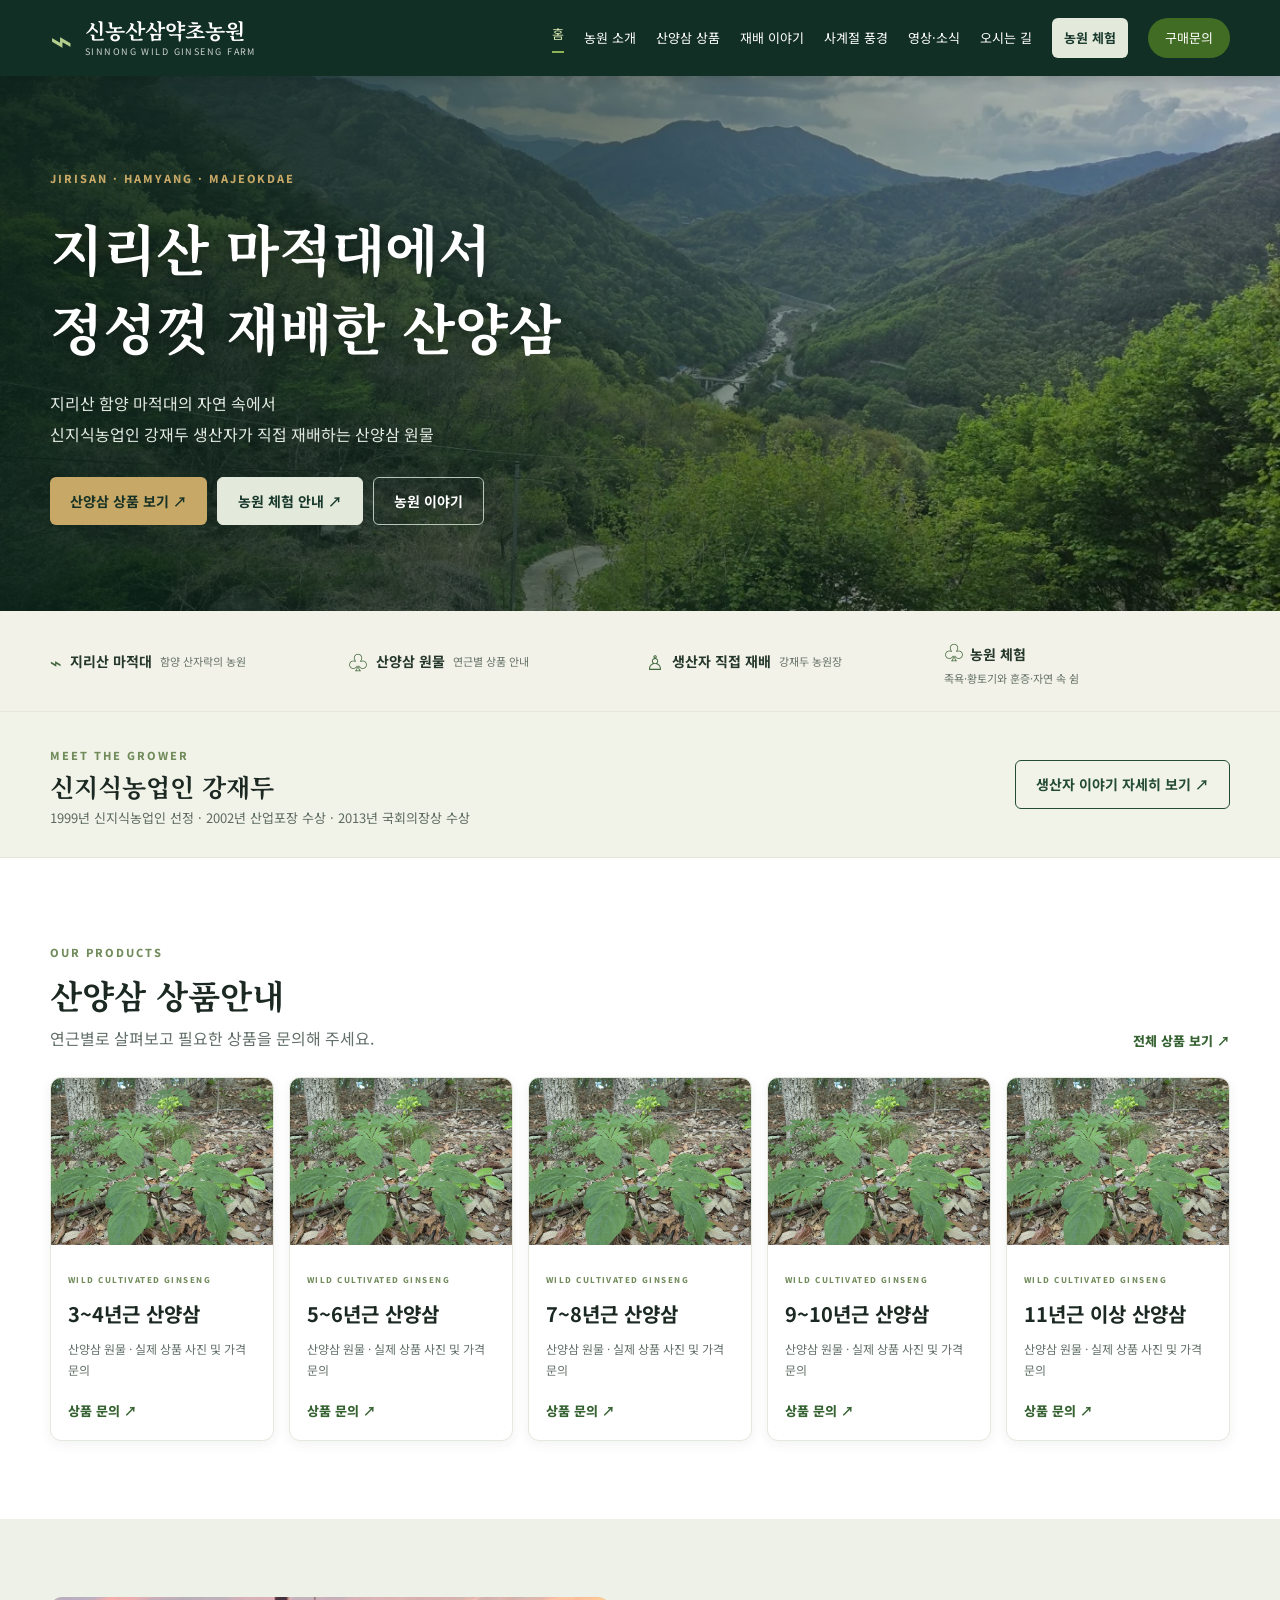
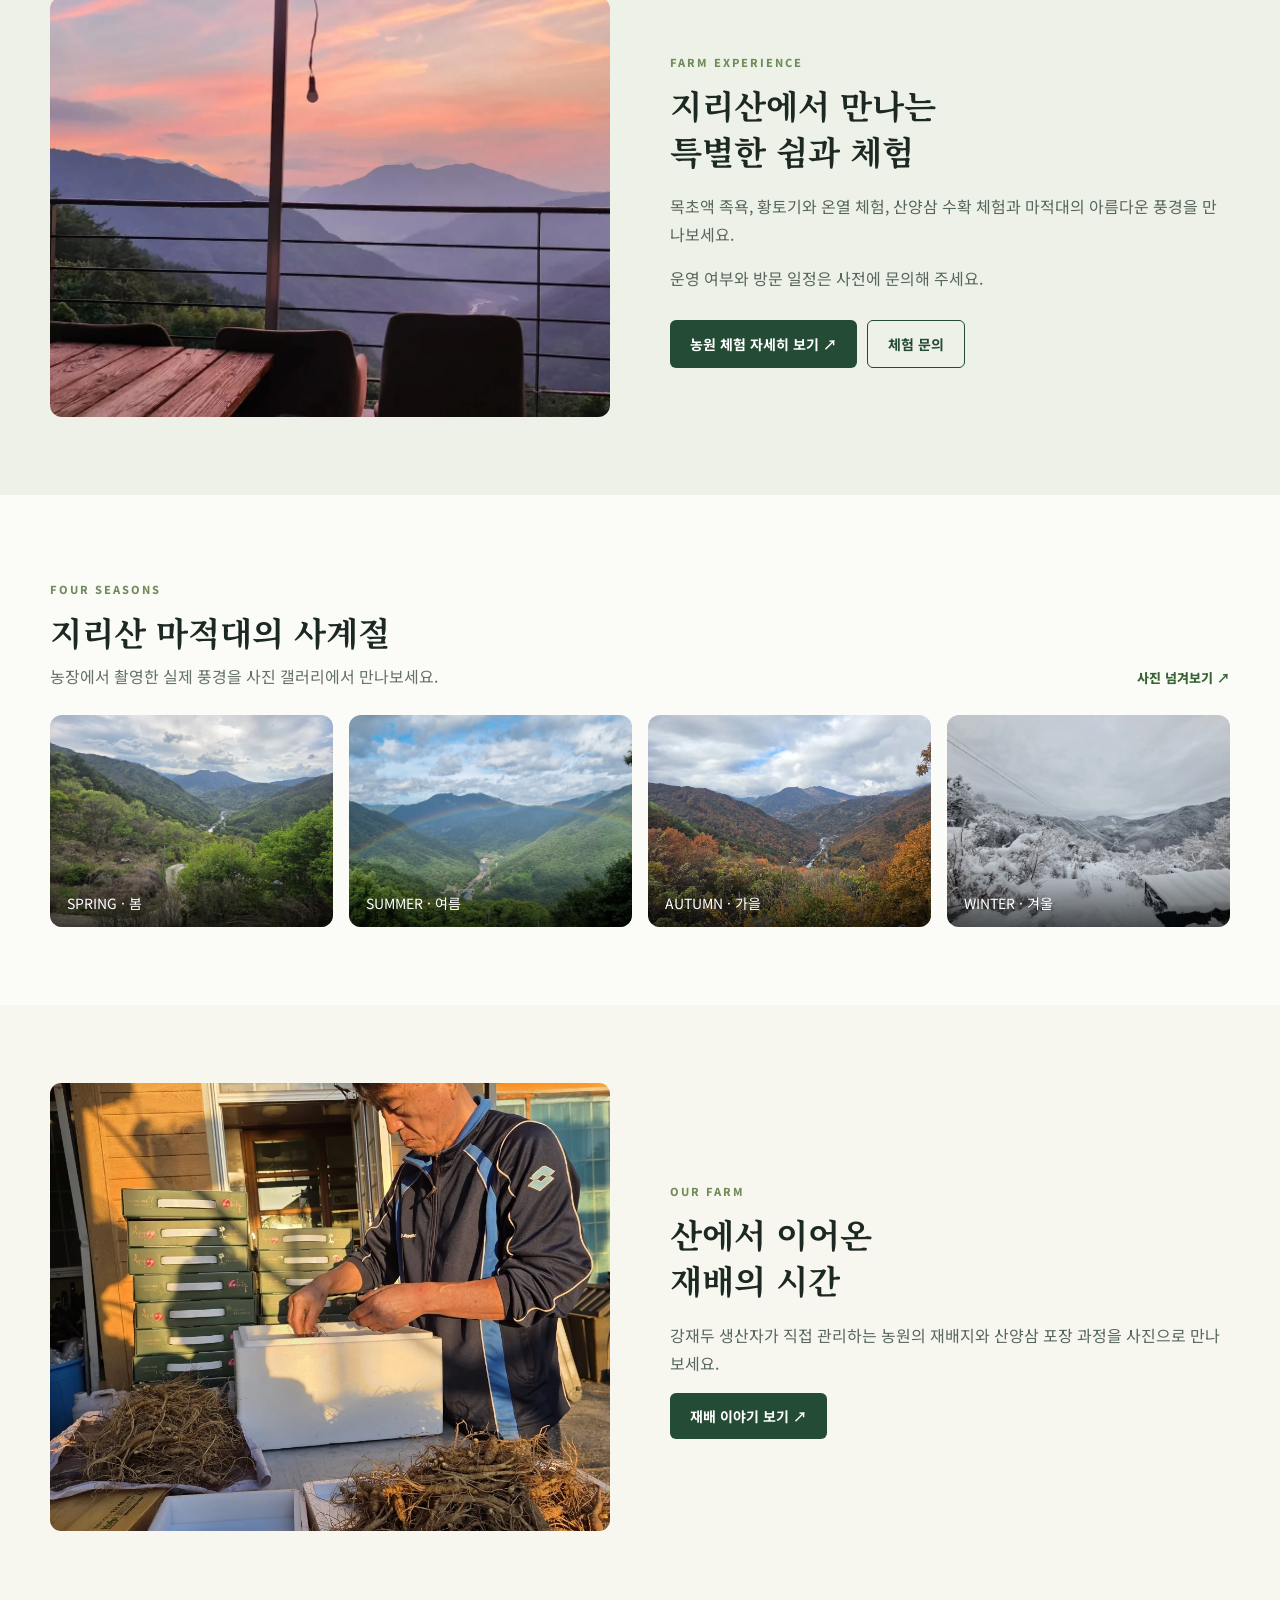
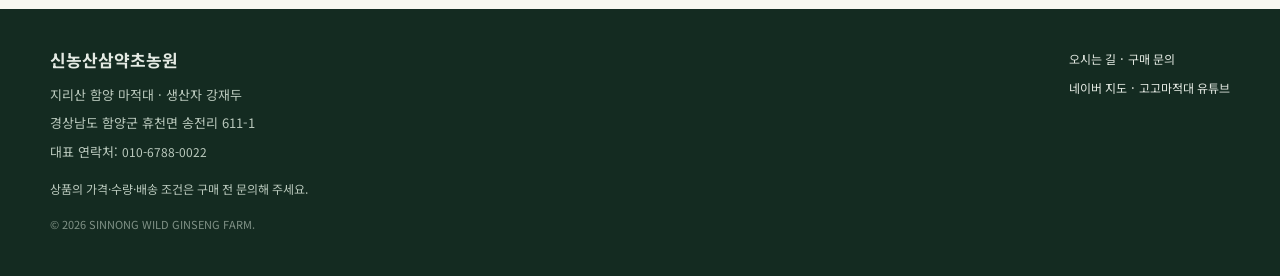
==== commit 424051e8: "Add files via upload" ====
--- a/index.html
+++ b/index.html
@@ -1,4 +1,4 @@
 <!DOCTYPE html>
 
-<html lang="ko"><head><meta charset="utf-8"/><meta content="width=device-width, initial-scale=1" name="viewport"/><meta content="#122f25" name="theme-color"/><meta content="경남 함양 지리산 마적대 신농산삼약초농원. 강재두 생산자의 산양삼 원물과 농원 이야기." name="description"/><title>홈 | 신농산삼약초농원</title><link href="style.css" rel="stylesheet"/><script defer="" src="config.js"></script><script defer="" src="site-layout.js"></script><script defer="" src="script.js"></script><link href="home-experience.css?v=20261124" rel="stylesheet"/><script defer="" src="experience-menu.js?v=20261124"></script></head><body><header class="site-header"><div class="wrap header-inner"><a class="brand" href="index.html"><span class="brand-mark">⌁</span><span><strong>신농산삼약초농원</strong><small>SINNONG WILD GINSENG FARM</small></span></a><button aria-controls="site-nav" aria-expanded="false" aria-label="메뉴 열기" class="menu-toggle">☰</button><nav class="nav" id="site-nav"><a aria-current="page" href="index.html">홈</a><a href="about.html">농원 소개</a><a href="products.html">산양삼 상품</a><a href="story.html">재배 이야기</a><a href="gallery.html">사계절 풍경</a><a href="media.html">영상·소식</a><a href="contact.html">오시는 길</a><a class="nav-cta" href="contact.html">구매문의</a></nav></div></header><main><section class="hero hero-landscape"><div class="wrap hero-grid hero-single"><div class="hero-copy"><span class="eyebrow gold">JIRISAN · HAMYANG · MAJEOKDAE</span><h1>지리산 마적대에서<br/>정성껏 재배한 산양삼</h1><p>지리산 함양 마적대의 자연 속에서
-신지식농업인 강재두 생산자가 직접 재배하는 산양삼 원물</p><div class="hero-actions"><a class="btn primary" href="products.html">산양삼 상품 보기 ↗</a><a class="btn experience-cta" href="experience.html">농원 체험 안내 ↗</a><a class="btn outline" href="about.html">농원 이야기</a></div></div></div></section><section class="features"><div class="wrap feature-grid"><div>⌁ <strong>지리산 마적대</strong><small>함양 산자락의 농원</small></div><div>♧ <strong>산양삼 원물</strong><small>연근별 상품 안내</small></div><div>♙ <strong>생산자 직접 재배</strong><small>강재두 농원장</small></div><div>◇ <strong>농장 이야기</strong><small>실제 촬영 사진 공개</small></div></div></section><section class="grower-strip"><div class="wrap grower-strip-inner"><div><span class="eyebrow">MEET THE GROWER</span><h2>신지식농업인 강재두</h2><p>1999년 신지식농업인 선정 · 2002년 산업포장 수상 · 2013년 국회의장상 수상</p></div><a class="btn outline-dark" href="about.html">생산자 이야기 자세히 보기 ↗</a></div></section><section class="section"><div class="wrap"><div class="section-heading"><div><span class="eyebrow">OUR PRODUCTS</span><h2>산양삼 상품안내</h2><p>연근별로 살펴보고 필요한 상품을 문의해 주세요.</p></div><a class="text-link" href="products.html">전체 상품 보기 ↗</a></div><div class="product-grid"><article class="product-card"><div class="product-photo"><img alt="농장에서 촬영한 산양삼 식물 사진 (연근별 상품 사진 아님)" loading="lazy" src="assets/ginseng_close.webp"/></div><div class="product-info"><span class="eyebrow">WILD CULTIVATED GINSENG</span><h3>3~4년근 산양삼</h3><p>산양삼 원물 · 실제 상품 사진 및 가격 문의</p><a class="text-link" data-product="3~4년근" href="contact.html?product=1">상품 문의 ↗</a></div></article><article class="product-card"><div class="product-photo"><img alt="농장에서 촬영한 산양삼 식물 사진 (연근별 상품 사진 아님)" loading="lazy" src="assets/ginseng_close.webp"/></div><div class="product-info"><span class="eyebrow">WILD CULTIVATED GINSENG</span><h3>5~6년근 산양삼</h3><p>산양삼 원물 · 실제 상품 사진 및 가격 문의</p><a class="text-link" data-product="5~6년근" href="contact.html?product=2">상품 문의 ↗</a></div></article><article class="product-card"><div class="product-photo"><img alt="농장에서 촬영한 산양삼 식물 사진 (연근별 상품 사진 아님)" loading="lazy" src="assets/ginseng_close.webp"/></div><div class="product-info"><span class="eyebrow">WILD CULTIVATED GINSENG</span><h3>7~8년근 산양삼</h3><p>산양삼 원물 · 실제 상품 사진 및 가격 문의</p><a class="text-link" data-product="7~8년근" href="contact.html?product=3">상품 문의 ↗</a></div></article><article class="product-card"><div class="product-photo"><img alt="농장에서 촬영한 산양삼 식물 사진 (연근별 상품 사진 아님)" loading="lazy" src="assets/ginseng_close.webp"/></div><div class="product-info"><span class="eyebrow">WILD CULTIVATED GINSENG</span><h3>9~10년근 산양삼</h3><p>산양삼 원물 · 실제 상품 사진 및 가격 문의</p><a class="text-link" data-product="9~10년근" href="contact.html?product=4">상품 문의 ↗</a></div></article><article class="product-card"><div class="product-photo"><img alt="농장에서 촬영한 산양삼 식물 사진 (연근별 상품 사진 아님)" loading="lazy" src="assets/ginseng_close.webp"/></div><div class="product-info"><span class="eyebrow">WILD CULTIVATED GINSENG</span><h3>11년근 이상 산양삼</h3><p>산양삼 원물 · 실제 상품 사진 및 가격 문의</p><a class="text-link" data-product="11년근 이상" href="contact.html?product=5">상품 문의 ↗</a></div></article></div></div></section><section class="section farm-experience-home"><div class="wrap split"><img alt="마적대 농원 테라스의 노을" loading="lazy" src="assets/experience/majeokdae-deck.webp"/><div><span class="eyebrow">FARM EXPERIENCE</span><h2>지리산에서 만나는<br/>특별한 쉼과 체험</h2><p>목초액 족욕, 황토기와 온열 체험, 산양삼 수확 체험과 마적대의 아름다운 풍경을 만나보세요.</p><p>운영 여부와 방문 일정은 사전에 문의해 주세요.</p><div class="hero-actions"><a class="btn dark" href="experience.html">농원 체험 자세히 보기 ↗</a><a class="btn outline-dark" href="experience.html#inquiry">체험 문의</a></div></div></div></section><section class="section season-teaser"><div class="wrap"><div class="section-heading"><div><span class="eyebrow">FOUR SEASONS</span><h2>지리산 마적대의 사계절</h2><p>농장에서 촬영한 실제 풍경을 사진 갤러리에서 만나보세요.</p></div><a class="text-link" href="gallery.html">사진 넘겨보기 ↗</a></div><div class="season-preview"><a href="gallery.html"><img alt="봄 마적대 풍경" loading="lazy" src="assets/spring.webp"/><span>SPRING · 봄</span></a><a href="gallery.html"><img alt="여름 마적대 풍경" loading="lazy" src="assets/experience/majeokdae-rainbow.webp"/><span>SUMMER · 여름</span></a><a href="gallery.html"><img alt="가을 마적대 풍경" loading="lazy" src="assets/autumn.webp"/><span>AUTUMN · 가을</span></a><a href="gallery.html"><img alt="겨울 마적대 풍경" loading="lazy" src="assets/experience/majeokdae-winter.webp"/><span>WINTER · 겨울</span></a></div></div></section><section class="section muted"><div class="wrap split"><img alt="강재두 생산자가 산양삼을 포장하는 실제 농장 사진" loading="lazy" src="assets/farmer_packing.webp"/><div><span class="eyebrow">OUR FARM</span><h2>산에서 이어온<br/>재배의 시간</h2><p>강재두 생산자가 직접 관리하는 농원의 재배지와 산양삼 포장 과정을 사진으로 만나보세요.</p><a class="btn dark" href="story.html">재배 이야기 보기 ↗</a></div></div></section></main><footer><div class="wrap footer-inner"><div><strong>신농산삼약초농원</strong><p>지리산 함양 마적대 · 생산자 강재두</p><small>상품의 가격·수량·배송 조건은 구매 전 문의해 주세요.</small></div><div><a data-track="naver_map" href="https://map.naver.com/p/entry/place/1107217183" rel="noopener" target="_blank">네이버 지도</a> · <a data-track="youtube" href="https://www.youtube.com/@고고마적대" rel="noopener" target="_blank">고고마적대 유튜브</a></div></div></footer><div class="cookie-banner" hidden="" id="cookie-banner"><p>방문 통계 분석을 위해 선택적 분석 쿠키를 사용합니다. 동의하지 않아도 사이트를 이용할 수 있습니다.</p><div><button id="cookie-reject">거부</button><button id="cookie-accept">동의</button></div></div></body></html>+<html lang="ko"><head><meta charset="utf-8"/><meta content="width=device-width, initial-scale=1" name="viewport"/><meta content="#122f25" name="theme-color"/><meta content="경남 함양 지리산 마적대 신농산삼약초농원. 강재두 생산자의 산양삼 원물과 농원 이야기." name="description"/><title>홈 | 신농산삼약초농원</title><link href="style.css" rel="stylesheet"/><script defer="" src="config.js"></script><script defer="" src="site-layout.js"></script><script defer="" src="script.js"></script><link href="home-experience.css?v=20261124-3" rel="stylesheet"/><script defer="" src="experience-menu.js?v=20261124"></script></head><body><header class="site-header"><div class="wrap header-inner"><a class="brand" href="index.html"><span class="brand-mark">⌁</span><span><strong>신농산삼약초농원</strong><small>SINNONG WILD GINSENG FARM</small></span></a><button aria-controls="site-nav" aria-expanded="false" aria-label="메뉴 열기" class="menu-toggle">☰</button><nav class="nav" id="site-nav"><a aria-current="page" href="index.html">홈</a><a href="about.html">농원 소개</a><a href="products.html">산양삼 상품</a><a href="story.html">재배 이야기</a><a href="gallery.html">사계절 풍경</a><a href="media.html">영상·소식</a><a href="contact.html">오시는 길</a><a class="nav-cta" href="contact.html">구매문의</a></nav></div></header><main><section class="hero hero-landscape"><div class="wrap hero-grid hero-single"><div class="hero-copy"><span class="eyebrow gold">JIRISAN · HAMYANG · MAJEOKDAE</span><h1>지리산 마적대에서<br/>정성껏 재배한 산양삼</h1><p>지리산 함양 마적대의 자연 속에서
+신지식농업인 강재두 생산자가 직접 재배하는 산양삼 원물</p><div class="hero-actions"><a class="btn primary" href="products.html">산양삼 상품 보기 ↗</a><a class="btn experience-cta" href="experience.html">농원 체험 안내 ↗</a><a class="btn outline" href="about.html">농원 이야기</a></div></div></div></section><section class="features"><div class="wrap feature-grid"><div>⌁ <strong>지리산 마적대</strong><small>함양 산자락의 농원</small></div><div>♧ <strong>산양삼 원물</strong><small>연근별 상품 안내</small></div><div>♙ <strong>생산자 직접 재배</strong><small>강재두 농원장</small></div><div><a class="farm-feature-experience" href="experience.html">♧ <strong>농원 체험</strong><small>족욕·황토기와 훈증·자연 속 쉼</small></a></div></div></section><section class="grower-strip"><div class="wrap grower-strip-inner"><div><span class="eyebrow">MEET THE GROWER</span><h2>신지식농업인 강재두</h2><p>1999년 신지식농업인 선정 · 2002년 산업포장 수상 · 2013년 국회의장상 수상</p></div><a class="btn outline-dark" href="about.html">생산자 이야기 자세히 보기 ↗</a></div></section><section class="section"><div class="wrap"><div class="section-heading"><div><span class="eyebrow">OUR PRODUCTS</span><h2>산양삼 상품안내</h2><p>연근별로 살펴보고 필요한 상품을 문의해 주세요.</p></div><a class="text-link" href="products.html">전체 상품 보기 ↗</a></div><div class="product-grid"><article class="product-card"><div class="product-photo"><img alt="농장에서 촬영한 산양삼 식물 사진 (연근별 상품 사진 아님)" loading="lazy" src="assets/ginseng_close.webp"/></div><div class="product-info"><span class="eyebrow">WILD CULTIVATED GINSENG</span><h3>3~4년근 산양삼</h3><p>산양삼 원물 · 실제 상품 사진 및 가격 문의</p><a class="text-link" data-product="3~4년근" href="contact.html?product=1">상품 문의 ↗</a></div></article><article class="product-card"><div class="product-photo"><img alt="농장에서 촬영한 산양삼 식물 사진 (연근별 상품 사진 아님)" loading="lazy" src="assets/ginseng_close.webp"/></div><div class="product-info"><span class="eyebrow">WILD CULTIVATED GINSENG</span><h3>5~6년근 산양삼</h3><p>산양삼 원물 · 실제 상품 사진 및 가격 문의</p><a class="text-link" data-product="5~6년근" href="contact.html?product=2">상품 문의 ↗</a></div></article><article class="product-card"><div class="product-photo"><img alt="농장에서 촬영한 산양삼 식물 사진 (연근별 상품 사진 아님)" loading="lazy" src="assets/ginseng_close.webp"/></div><div class="product-info"><span class="eyebrow">WILD CULTIVATED GINSENG</span><h3>7~8년근 산양삼</h3><p>산양삼 원물 · 실제 상품 사진 및 가격 문의</p><a class="text-link" data-product="7~8년근" href="contact.html?product=3">상품 문의 ↗</a></div></article><article class="product-card"><div class="product-photo"><img alt="농장에서 촬영한 산양삼 식물 사진 (연근별 상품 사진 아님)" loading="lazy" src="assets/ginseng_close.webp"/></div><div class="product-info"><span class="eyebrow">WILD CULTIVATED GINSENG</span><h3>9~10년근 산양삼</h3><p>산양삼 원물 · 실제 상품 사진 및 가격 문의</p><a class="text-link" data-product="9~10년근" href="contact.html?product=4">상품 문의 ↗</a></div></article><article class="product-card"><div class="product-photo"><img alt="농장에서 촬영한 산양삼 식물 사진 (연근별 상품 사진 아님)" loading="lazy" src="assets/ginseng_close.webp"/></div><div class="product-info"><span class="eyebrow">WILD CULTIVATED GINSENG</span><h3>11년근 이상 산양삼</h3><p>산양삼 원물 · 실제 상품 사진 및 가격 문의</p><a class="text-link" data-product="11년근 이상" href="contact.html?product=5">상품 문의 ↗</a></div></article></div></div></section><section class="section farm-experience-home"><div class="wrap split"><img alt="마적대 농원 테라스의 노을" loading="lazy" src="assets/experience/majeokdae-deck.webp"/><div><span class="eyebrow">FARM EXPERIENCE</span><h2>지리산에서 만나는<br/>특별한 쉼과 체험</h2><p>목초액 족욕, 황토기와 온열 체험, 산양삼 수확 체험과 마적대의 아름다운 풍경을 만나보세요.</p><p>운영 여부와 방문 일정은 사전에 문의해 주세요.</p><div class="hero-actions"><a class="btn dark" href="experience.html">농원 체험 자세히 보기 ↗</a><a class="btn outline-dark" href="experience.html#inquiry">체험 문의</a></div></div></div></section><section class="section season-teaser"><div class="wrap"><div class="section-heading"><div><span class="eyebrow">FOUR SEASONS</span><h2>지리산 마적대의 사계절</h2><p>농장에서 촬영한 실제 풍경을 사진 갤러리에서 만나보세요.</p></div><a class="text-link" href="gallery.html">사진 넘겨보기 ↗</a></div><div class="season-preview"><a href="gallery.html"><img alt="봄 마적대 풍경" loading="lazy" src="assets/spring.webp"/><span>SPRING · 봄</span></a><a href="gallery.html"><img alt="여름 마적대 풍경" loading="lazy" src="assets/experience/majeokdae-rainbow.webp"/><span>SUMMER · 여름</span></a><a href="gallery.html"><img alt="가을 마적대 풍경" loading="lazy" src="assets/autumn.webp"/><span>AUTUMN · 가을</span></a><a href="gallery.html"><img alt="겨울 마적대 풍경" loading="lazy" src="assets/experience/majeokdae-winter.webp"/><span>WINTER · 겨울</span></a></div></div></section><section class="section muted"><div class="wrap split"><img alt="강재두 생산자가 산양삼을 포장하는 실제 농장 사진" loading="lazy" src="assets/farmer_packing.webp"/><div><span class="eyebrow">OUR FARM</span><h2>산에서 이어온<br/>재배의 시간</h2><p>강재두 생산자가 직접 관리하는 농원의 재배지와 산양삼 포장 과정을 사진으로 만나보세요.</p><a class="btn dark" href="story.html">재배 이야기 보기 ↗</a></div></div></section></main><footer><div class="wrap footer-inner"><div><strong>신농산삼약초농원</strong><p>지리산 함양 마적대 · 생산자 강재두</p><small>상품의 가격·수량·배송 조건은 구매 전 문의해 주세요.</small></div><div><a data-track="naver_map" href="https://map.naver.com/p/entry/place/1107217183" rel="noopener" target="_blank">네이버 지도</a> · <a data-track="youtube" href="https://www.youtube.com/@고고마적대" rel="noopener" target="_blank">고고마적대 유튜브</a></div></div></footer><div class="cookie-banner" hidden="" id="cookie-banner"><p>방문 통계 분석을 위해 선택적 분석 쿠키를 사용합니다. 동의하지 않아도 사이트를 이용할 수 있습니다.</p><div><button id="cookie-reject">거부</button><button id="cookie-accept">동의</button></div></div></body></html>
--- a/home-experience.css
+++ b/home-experience.css
@@ -1 +1,2 @@
-.nav .nav-experience{background:#e3eadb;color:#19392d!important;border-radius:6px;padding:9px 12px;font-weight:700;white-space:nowrap}.hero-actions{flex-wrap:wrap}.btn.experience-cta{background:#e3eadb;color:#19392d;border:1px solid #e3eadb}.farm-experience-home{background:#edf1e7}.farm-experience-home .split>img{width:100%;aspect-ratio:4/3;object-fit:cover;border-radius:12px}.season-preview,.season-row{display:grid!important;grid-template-columns:repeat(4,minmax(0,1fr))!important;gap:16px}.season-preview img,.season-row img{width:100%;height:auto!important;aspect-ratio:4/3;object-fit:cover;display:block}.season-preview a{min-width:0}.season-preview span{font-size:14px}@media(max-width:760px){.season-preview,.season-row{grid-template-columns:repeat(2,minmax(0,1fr))!important;gap:10px}.hero-actions .btn{white-space:normal}}+.nav .nav-experience{background:#e3eadb;color:#19392d!important;border-radius:6px;padding:9px 12px;font-weight:700;white-space:nowrap}.hero-actions{flex-wrap:wrap}.btn.experience-cta{background:#e3eadb;color:#19392d;border:1px solid #e3eadb}.farm-experience-home{background:#edf1e7}.farm-experience-home .split>img{width:100%;aspect-ratio:4/3;object-fit:cover;border-radius:12px}.season-preview,.season-row{display:grid!important;grid-template-columns:repeat(4,minmax(0,1fr))!important;gap:16px}.season-preview img,.season-row img{width:100%;height:auto!important;aspect-ratio:4/3;object-fit:cover;display:block}.season-preview a{min-width:0}.season-preview span{font-size:14px}@media(max-width:760px){.season-preview,.season-row{grid-template-columns:repeat(2,minmax(0,1fr))!important;gap:10px}.hero-actions .btn{white-space:normal}}
+.farm-feature-experience{color:inherit;text-decoration:none;display:inline-block}.farm-feature-experience:hover strong,.farm-feature-experience:focus-visible strong{text-decoration:underline}.nav .nav-experience[aria-current="page"]{outline:2px solid #b5c49e;outline-offset:2px}
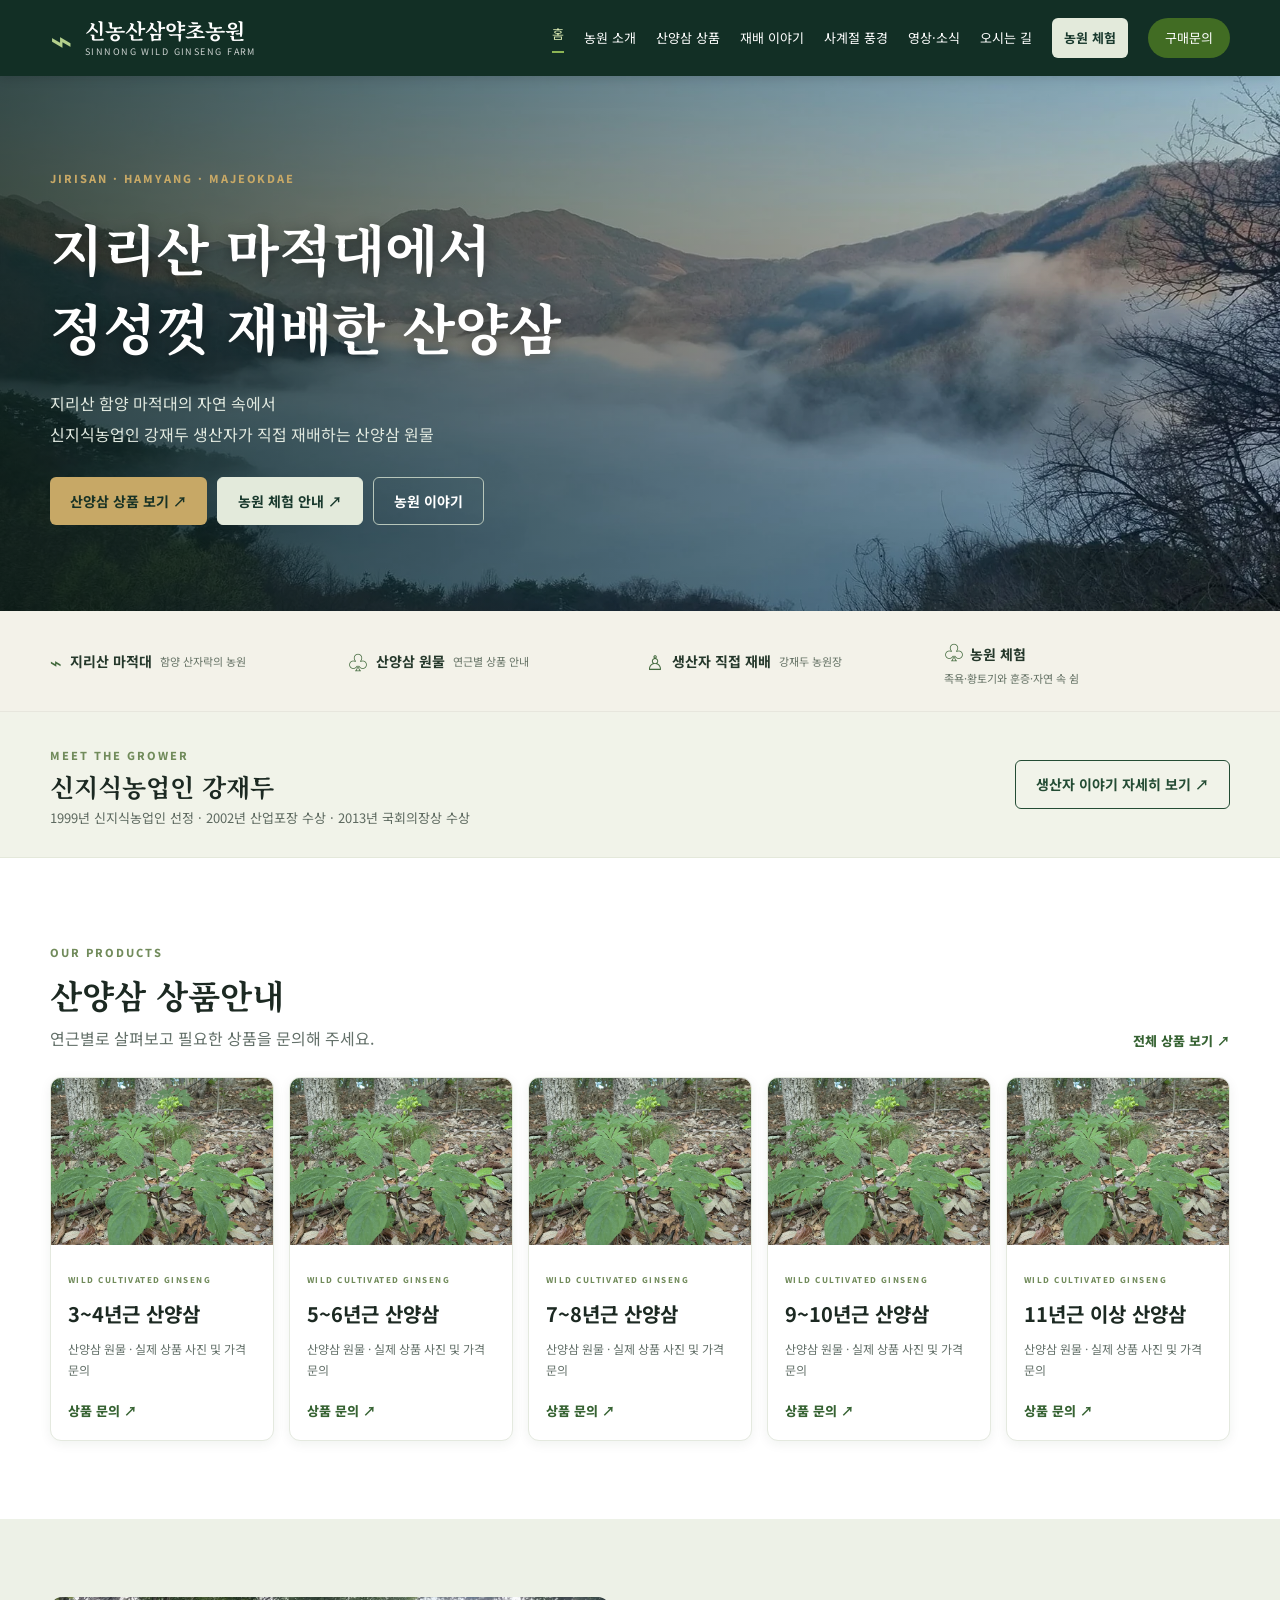
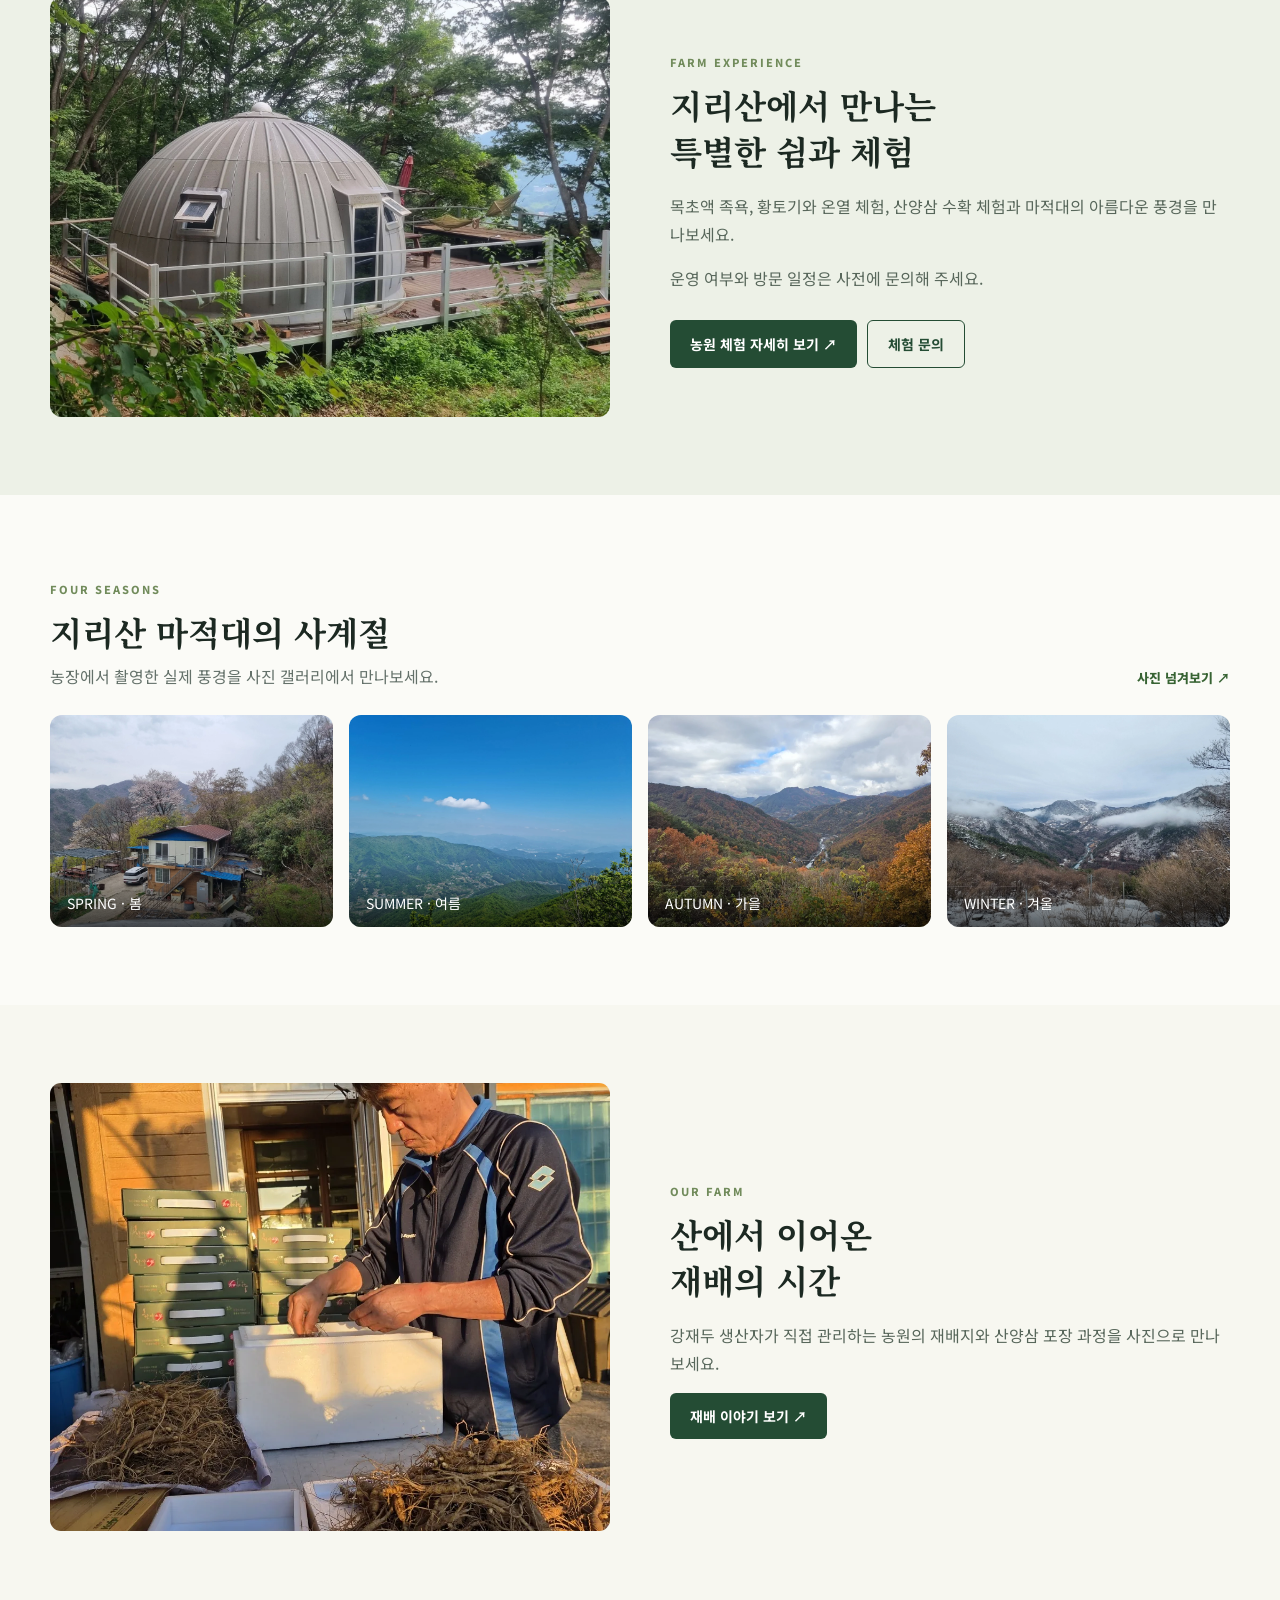
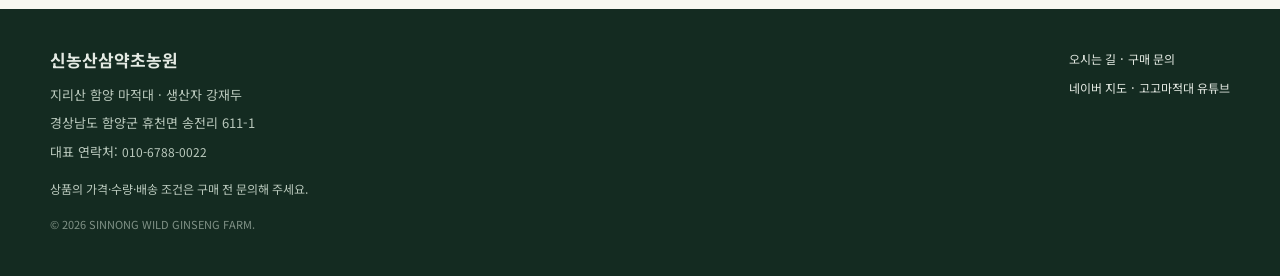
==== commit 4657bc1b: "Add files via upload" ====
--- a/index.html
+++ b/index.html
@@ -1,4 +1,4 @@
 <!DOCTYPE html>
 
-<html lang="ko"><head><meta charset="utf-8"/><meta content="width=device-width, initial-scale=1" name="viewport"/><meta content="#122f25" name="theme-color"/><meta content="경남 함양 지리산 마적대 신농산삼약초농원. 강재두 생산자의 산양삼 원물과 농원 이야기." name="description"/><title>홈 | 신농산삼약초농원</title><link href="style.css" rel="stylesheet"/><script defer="" src="config.js"></script><script defer="" src="site-layout.js"></script><script defer="" src="script.js"></script><link href="home-experience.css?v=20261124-3" rel="stylesheet"/><script defer="" src="experience-menu.js?v=20261124"></script></head><body><header class="site-header"><div class="wrap header-inner"><a class="brand" href="index.html"><span class="brand-mark">⌁</span><span><strong>신농산삼약초농원</strong><small>SINNONG WILD GINSENG FARM</small></span></a><button aria-controls="site-nav" aria-expanded="false" aria-label="메뉴 열기" class="menu-toggle">☰</button><nav class="nav" id="site-nav"><a aria-current="page" href="index.html">홈</a><a href="about.html">농원 소개</a><a href="products.html">산양삼 상품</a><a href="story.html">재배 이야기</a><a href="gallery.html">사계절 풍경</a><a href="media.html">영상·소식</a><a href="contact.html">오시는 길</a><a class="nav-cta" href="contact.html">구매문의</a></nav></div></header><main><section class="hero hero-landscape"><div class="wrap hero-grid hero-single"><div class="hero-copy"><span class="eyebrow gold">JIRISAN · HAMYANG · MAJEOKDAE</span><h1>지리산 마적대에서<br/>정성껏 재배한 산양삼</h1><p>지리산 함양 마적대의 자연 속에서
-신지식농업인 강재두 생산자가 직접 재배하는 산양삼 원물</p><div class="hero-actions"><a class="btn primary" href="products.html">산양삼 상품 보기 ↗</a><a class="btn experience-cta" href="experience.html">농원 체험 안내 ↗</a><a class="btn outline" href="about.html">농원 이야기</a></div></div></div></section><section class="features"><div class="wrap feature-grid"><div>⌁ <strong>지리산 마적대</strong><small>함양 산자락의 농원</small></div><div>♧ <strong>산양삼 원물</strong><small>연근별 상품 안내</small></div><div>♙ <strong>생산자 직접 재배</strong><small>강재두 농원장</small></div><div><a class="farm-feature-experience" href="experience.html">♧ <strong>농원 체험</strong><small>족욕·황토기와 훈증·자연 속 쉼</small></a></div></div></section><section class="grower-strip"><div class="wrap grower-strip-inner"><div><span class="eyebrow">MEET THE GROWER</span><h2>신지식농업인 강재두</h2><p>1999년 신지식농업인 선정 · 2002년 산업포장 수상 · 2013년 국회의장상 수상</p></div><a class="btn outline-dark" href="about.html">생산자 이야기 자세히 보기 ↗</a></div></section><section class="section"><div class="wrap"><div class="section-heading"><div><span class="eyebrow">OUR PRODUCTS</span><h2>산양삼 상품안내</h2><p>연근별로 살펴보고 필요한 상품을 문의해 주세요.</p></div><a class="text-link" href="products.html">전체 상품 보기 ↗</a></div><div class="product-grid"><article class="product-card"><div class="product-photo"><img alt="농장에서 촬영한 산양삼 식물 사진 (연근별 상품 사진 아님)" loading="lazy" src="assets/ginseng_close.webp"/></div><div class="product-info"><span class="eyebrow">WILD CULTIVATED GINSENG</span><h3>3~4년근 산양삼</h3><p>산양삼 원물 · 실제 상품 사진 및 가격 문의</p><a class="text-link" data-product="3~4년근" href="contact.html?product=1">상품 문의 ↗</a></div></article><article class="product-card"><div class="product-photo"><img alt="농장에서 촬영한 산양삼 식물 사진 (연근별 상품 사진 아님)" loading="lazy" src="assets/ginseng_close.webp"/></div><div class="product-info"><span class="eyebrow">WILD CULTIVATED GINSENG</span><h3>5~6년근 산양삼</h3><p>산양삼 원물 · 실제 상품 사진 및 가격 문의</p><a class="text-link" data-product="5~6년근" href="contact.html?product=2">상품 문의 ↗</a></div></article><article class="product-card"><div class="product-photo"><img alt="농장에서 촬영한 산양삼 식물 사진 (연근별 상품 사진 아님)" loading="lazy" src="assets/ginseng_close.webp"/></div><div class="product-info"><span class="eyebrow">WILD CULTIVATED GINSENG</span><h3>7~8년근 산양삼</h3><p>산양삼 원물 · 실제 상품 사진 및 가격 문의</p><a class="text-link" data-product="7~8년근" href="contact.html?product=3">상품 문의 ↗</a></div></article><article class="product-card"><div class="product-photo"><img alt="농장에서 촬영한 산양삼 식물 사진 (연근별 상품 사진 아님)" loading="lazy" src="assets/ginseng_close.webp"/></div><div class="product-info"><span class="eyebrow">WILD CULTIVATED GINSENG</span><h3>9~10년근 산양삼</h3><p>산양삼 원물 · 실제 상품 사진 및 가격 문의</p><a class="text-link" data-product="9~10년근" href="contact.html?product=4">상품 문의 ↗</a></div></article><article class="product-card"><div class="product-photo"><img alt="농장에서 촬영한 산양삼 식물 사진 (연근별 상품 사진 아님)" loading="lazy" src="assets/ginseng_close.webp"/></div><div class="product-info"><span class="eyebrow">WILD CULTIVATED GINSENG</span><h3>11년근 이상 산양삼</h3><p>산양삼 원물 · 실제 상품 사진 및 가격 문의</p><a class="text-link" data-product="11년근 이상" href="contact.html?product=5">상품 문의 ↗</a></div></article></div></div></section><section class="section farm-experience-home"><div class="wrap split"><img alt="마적대 농원 테라스의 노을" loading="lazy" src="assets/experience/majeokdae-deck.webp"/><div><span class="eyebrow">FARM EXPERIENCE</span><h2>지리산에서 만나는<br/>특별한 쉼과 체험</h2><p>목초액 족욕, 황토기와 온열 체험, 산양삼 수확 체험과 마적대의 아름다운 풍경을 만나보세요.</p><p>운영 여부와 방문 일정은 사전에 문의해 주세요.</p><div class="hero-actions"><a class="btn dark" href="experience.html">농원 체험 자세히 보기 ↗</a><a class="btn outline-dark" href="experience.html#inquiry">체험 문의</a></div></div></div></section><section class="section season-teaser"><div class="wrap"><div class="section-heading"><div><span class="eyebrow">FOUR SEASONS</span><h2>지리산 마적대의 사계절</h2><p>농장에서 촬영한 실제 풍경을 사진 갤러리에서 만나보세요.</p></div><a class="text-link" href="gallery.html">사진 넘겨보기 ↗</a></div><div class="season-preview"><a href="gallery.html"><img alt="봄 마적대 풍경" loading="lazy" src="assets/spring.webp"/><span>SPRING · 봄</span></a><a href="gallery.html"><img alt="여름 마적대 풍경" loading="lazy" src="assets/experience/majeokdae-rainbow.webp"/><span>SUMMER · 여름</span></a><a href="gallery.html"><img alt="가을 마적대 풍경" loading="lazy" src="assets/autumn.webp"/><span>AUTUMN · 가을</span></a><a href="gallery.html"><img alt="겨울 마적대 풍경" loading="lazy" src="assets/experience/majeokdae-winter.webp"/><span>WINTER · 겨울</span></a></div></div></section><section class="section muted"><div class="wrap split"><img alt="강재두 생산자가 산양삼을 포장하는 실제 농장 사진" loading="lazy" src="assets/farmer_packing.webp"/><div><span class="eyebrow">OUR FARM</span><h2>산에서 이어온<br/>재배의 시간</h2><p>강재두 생산자가 직접 관리하는 농원의 재배지와 산양삼 포장 과정을 사진으로 만나보세요.</p><a class="btn dark" href="story.html">재배 이야기 보기 ↗</a></div></div></section></main><footer><div class="wrap footer-inner"><div><strong>신농산삼약초농원</strong><p>지리산 함양 마적대 · 생산자 강재두</p><small>상품의 가격·수량·배송 조건은 구매 전 문의해 주세요.</small></div><div><a data-track="naver_map" href="https://map.naver.com/p/entry/place/1107217183" rel="noopener" target="_blank">네이버 지도</a> · <a data-track="youtube" href="https://www.youtube.com/@고고마적대" rel="noopener" target="_blank">고고마적대 유튜브</a></div></div></footer><div class="cookie-banner" hidden="" id="cookie-banner"><p>방문 통계 분석을 위해 선택적 분석 쿠키를 사용합니다. 동의하지 않아도 사이트를 이용할 수 있습니다.</p><div><button id="cookie-reject">거부</button><button id="cookie-accept">동의</button></div></div></body></html>+<html lang="ko"><head><meta charset="utf-8"/><meta content="width=device-width, initial-scale=1" name="viewport"/><meta content="#122f25" name="theme-color"/><meta content="경남 함양 지리산 마적대 신농산삼약초농원. 강재두 생산자의 산양삼 원물과 농원 이야기." name="description"/><title>홈 | 신농산삼약초농원</title><link href="style.css" rel="stylesheet"/><script defer="" src="config.js"></script><script defer="" src="site-layout.js"></script><script defer="" src="script.js"></script><link href="home-experience.css?v=20261124-4" rel="stylesheet"/><script defer="" src="experience-menu.js?v=20261124"></script><style>.hero.hero-landscape{background-image:linear-gradient(90deg,rgba(12,30,23,.75),rgba(12,30,23,.12)),url("assets/mountain-clouds.webp");background-size:cover;background-position:center}</style></head><body><header class="site-header"><div class="wrap header-inner"><a class="brand" href="index.html"><span class="brand-mark">⌁</span><span><strong>신농산삼약초농원</strong><small>SINNONG WILD GINSENG FARM</small></span></a><button aria-controls="site-nav" aria-expanded="false" aria-label="메뉴 열기" class="menu-toggle">☰</button><nav class="nav" id="site-nav"><a aria-current="page" href="index.html">홈</a><a href="about.html">농원 소개</a><a href="products.html">산양삼 상품</a><a href="story.html">재배 이야기</a><a href="gallery.html">사계절 풍경</a><a href="media.html">영상·소식</a><a href="location.html">오시는 길</a><a href="experience.html">농원 체험</a><a class="nav-cta" href="contact.html">구매문의</a></nav></div></header><main><section class="hero hero-landscape"><div class="wrap hero-grid hero-single"><div class="hero-copy"><span class="eyebrow gold">JIRISAN · HAMYANG · MAJEOKDAE</span><h1>지리산 마적대에서<br/>정성껏 재배한 산양삼</h1><p>지리산 함양 마적대의 자연 속에서
+신지식농업인 강재두 생산자가 직접 재배하는 산양삼 원물</p><div class="hero-actions"><a class="btn primary" href="products.html">산양삼 상품 보기 ↗</a><a class="btn experience-cta" href="experience.html">농원 체험 안내 ↗</a><a class="btn outline" href="about.html">농원 이야기</a></div></div></div></section><section class="features"><div class="wrap feature-grid"><div>⌁ <strong>지리산 마적대</strong><small>함양 산자락의 농원</small></div><div>♧ <strong>산양삼 원물</strong><small>연근별 상품 안내</small></div><div>♙ <strong>생산자 직접 재배</strong><small>강재두 농원장</small></div><div><a class="farm-feature-experience" href="experience.html">♧ <strong>농원 체험</strong><small>족욕·황토기와 훈증·자연 속 쉼</small></a></div></div></section><section class="grower-strip"><div class="wrap grower-strip-inner"><div><span class="eyebrow">MEET THE GROWER</span><h2>신지식농업인 강재두</h2><p>1999년 신지식농업인 선정 · 2002년 산업포장 수상 · 2013년 국회의장상 수상</p></div><a class="btn outline-dark" href="about.html">생산자 이야기 자세히 보기 ↗</a></div></section><section class="section"><div class="wrap"><div class="section-heading"><div><span class="eyebrow">OUR PRODUCTS</span><h2>산양삼 상품안내</h2><p>연근별로 살펴보고 필요한 상품을 문의해 주세요.</p></div><a class="text-link" href="products.html">전체 상품 보기 ↗</a></div><div class="product-grid"><article class="product-card"><div class="product-photo"><img alt="농장에서 촬영한 산양삼 식물 사진 (연근별 상품 사진 아님)" loading="lazy" src="assets/ginseng_close.webp"/></div><div class="product-info"><span class="eyebrow">WILD CULTIVATED GINSENG</span><h3>3~4년근 산양삼</h3><p>산양삼 원물 · 실제 상품 사진 및 가격 문의</p><a class="text-link" data-product="3~4년근" href="contact.html?product=1">상품 문의 ↗</a></div></article><article class="product-card"><div class="product-photo"><img alt="농장에서 촬영한 산양삼 식물 사진 (연근별 상품 사진 아님)" loading="lazy" src="assets/ginseng_close.webp"/></div><div class="product-info"><span class="eyebrow">WILD CULTIVATED GINSENG</span><h3>5~6년근 산양삼</h3><p>산양삼 원물 · 실제 상품 사진 및 가격 문의</p><a class="text-link" data-product="5~6년근" href="contact.html?product=2">상품 문의 ↗</a></div></article><article class="product-card"><div class="product-photo"><img alt="농장에서 촬영한 산양삼 식물 사진 (연근별 상품 사진 아님)" loading="lazy" src="assets/ginseng_close.webp"/></div><div class="product-info"><span class="eyebrow">WILD CULTIVATED GINSENG</span><h3>7~8년근 산양삼</h3><p>산양삼 원물 · 실제 상품 사진 및 가격 문의</p><a class="text-link" data-product="7~8년근" href="contact.html?product=3">상품 문의 ↗</a></div></article><article class="product-card"><div class="product-photo"><img alt="농장에서 촬영한 산양삼 식물 사진 (연근별 상품 사진 아님)" loading="lazy" src="assets/ginseng_close.webp"/></div><div class="product-info"><span class="eyebrow">WILD CULTIVATED GINSENG</span><h3>9~10년근 산양삼</h3><p>산양삼 원물 · 실제 상품 사진 및 가격 문의</p><a class="text-link" data-product="9~10년근" href="contact.html?product=4">상품 문의 ↗</a></div></article><article class="product-card"><div class="product-photo"><img alt="농장에서 촬영한 산양삼 식물 사진 (연근별 상품 사진 아님)" loading="lazy" src="assets/ginseng_close.webp"/></div><div class="product-info"><span class="eyebrow">WILD CULTIVATED GINSENG</span><h3>11년근 이상 산양삼</h3><p>산양삼 원물 · 실제 상품 사진 및 가격 문의</p><a class="text-link" data-product="11년근 이상" href="contact.html?product=5">상품 문의 ↗</a></div></article></div></div></section><section class="section farm-experience-home"><div class="wrap split"><img alt="마적대 농원 테라스의 노을" loading="lazy" src="assets/forest-dome.webp"/><div><span class="eyebrow">FARM EXPERIENCE</span><h2>지리산에서 만나는<br/>특별한 쉼과 체험</h2><p>목초액 족욕, 황토기와 온열 체험, 산양삼 수확 체험과 마적대의 아름다운 풍경을 만나보세요.</p><p>운영 여부와 방문 일정은 사전에 문의해 주세요.</p><div class="hero-actions"><a class="btn dark" href="experience.html">농원 체험 자세히 보기 ↗</a><a class="btn outline-dark" href="experience.html#inquiry">체험 문의</a></div></div></div></section><section class="section season-teaser"><div class="wrap"><div class="section-heading"><div><span class="eyebrow">FOUR SEASONS</span><h2>지리산 마적대의 사계절</h2><p>농장에서 촬영한 실제 풍경을 사진 갤러리에서 만나보세요.</p></div><a class="text-link" href="gallery.html">사진 넘겨보기 ↗</a></div><div class="season-preview"><a href="gallery.html"><img alt="봄 마적대 풍경" loading="lazy" src="assets/farm-house-spring.webp"/><span>SPRING · 봄</span></a><a href="gallery.html"><img alt="여름 마적대 풍경" loading="lazy" src="assets/mountain-summer.webp"/><span>SUMMER · 여름</span></a><a href="gallery.html"><img alt="가을 마적대 풍경" loading="lazy" src="assets/autumn.webp"/><span>AUTUMN · 가을</span></a><a href="gallery.html"><img alt="겨울 마적대 풍경" loading="lazy" src="assets/mountain-winter.webp"/><span>WINTER · 겨울</span></a></div></div></section><section class="section muted"><div class="wrap split"><img alt="강재두 생산자가 산양삼을 포장하는 실제 농장 사진" loading="lazy" src="assets/farmer_packing.webp"/><div><span class="eyebrow">OUR FARM</span><h2>산에서 이어온<br/>재배의 시간</h2><p>강재두 생산자가 직접 관리하는 농원의 재배지와 산양삼 포장 과정을 사진으로 만나보세요.</p><a class="btn dark" href="story.html">재배 이야기 보기 ↗</a></div></div></section></main><footer><div class="wrap footer-inner"><div><strong>신농산삼약초농원</strong><p>지리산 함양 마적대 · 생산자 강재두</p><small>상품의 가격·수량·배송 조건은 구매 전 문의해 주세요.</small></div><div><a data-track="naver_map" href="https://map.naver.com/p/entry/place/1107217183" rel="noopener" target="_blank">네이버 지도</a> · <a data-track="youtube" href="https://www.youtube.com/@고고마적대" rel="noopener" target="_blank">고고마적대 유튜브</a></div></div></footer><div class="cookie-banner" hidden="" id="cookie-banner"><p>방문 통계 분석을 위해 선택적 분석 쿠키를 사용합니다. 동의하지 않아도 사이트를 이용할 수 있습니다.</p><div><button id="cookie-reject">거부</button><button id="cookie-accept">동의</button></div></div></body></html>
